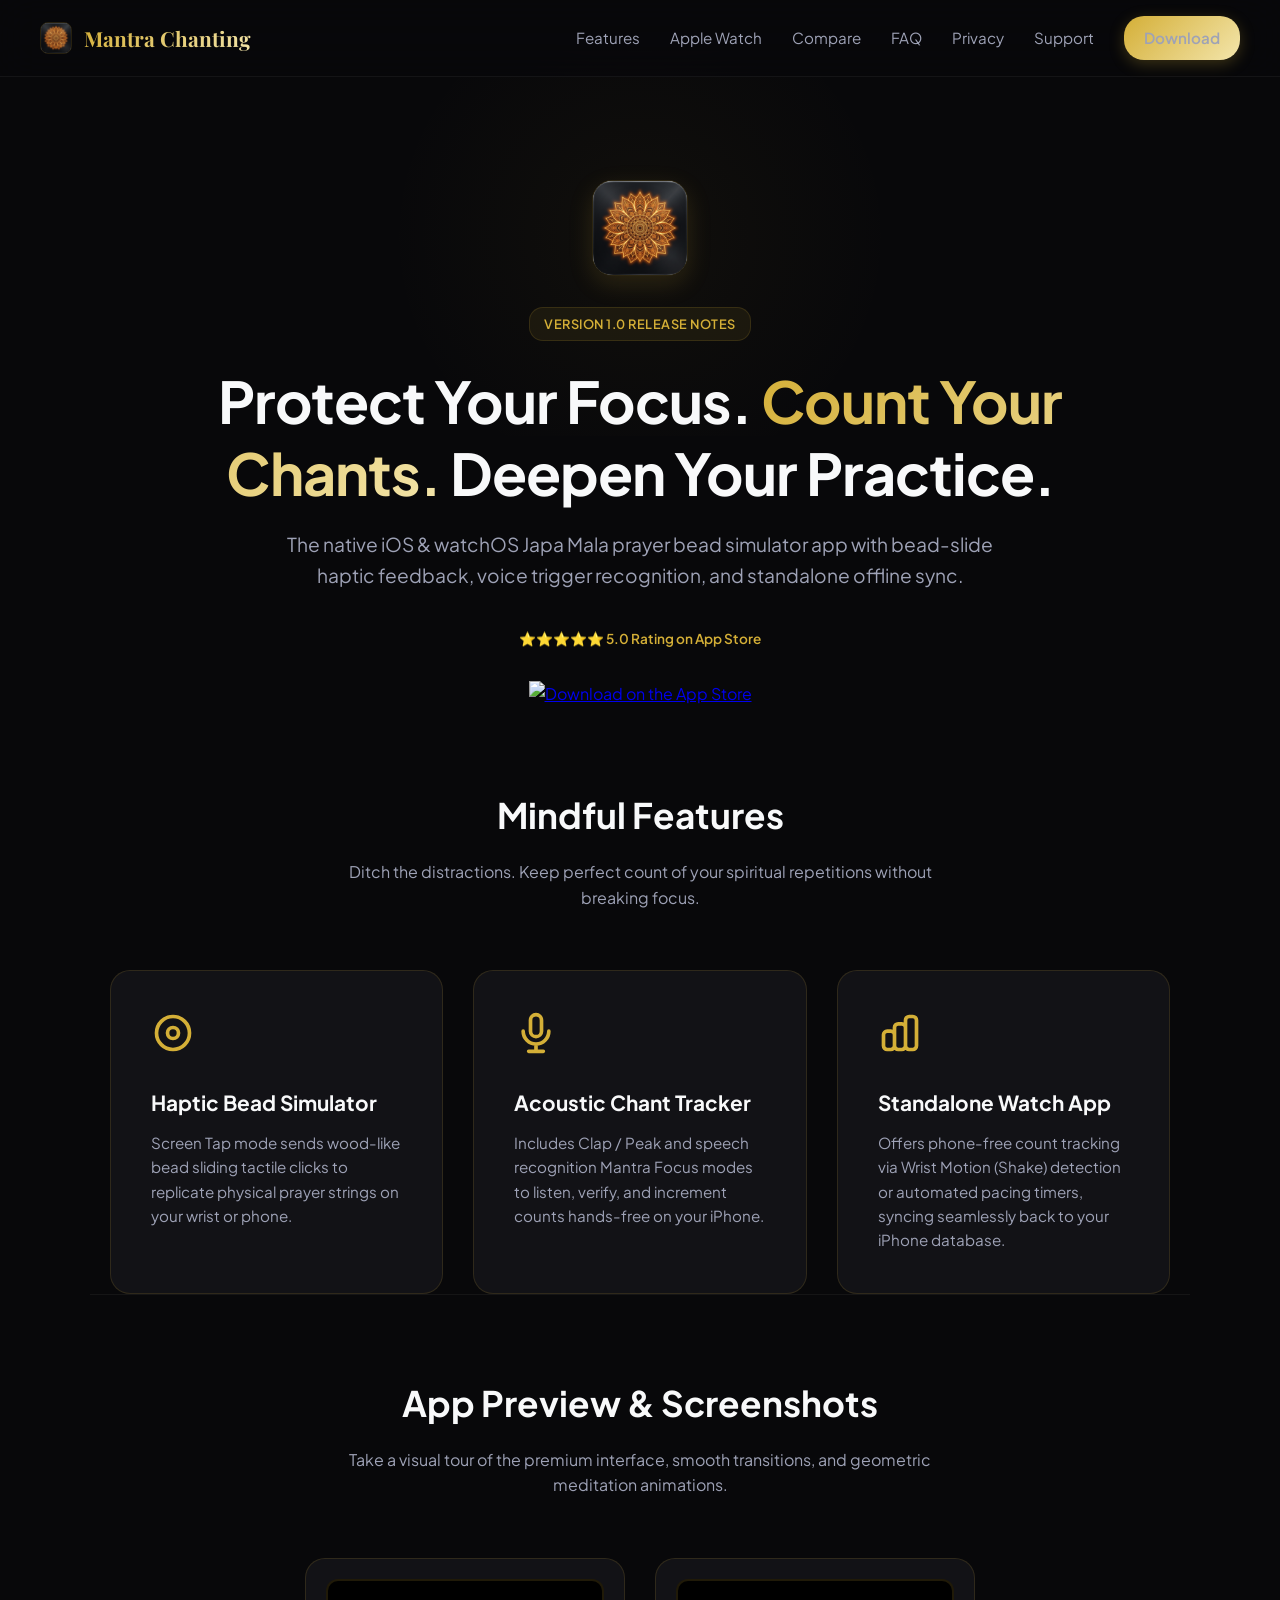
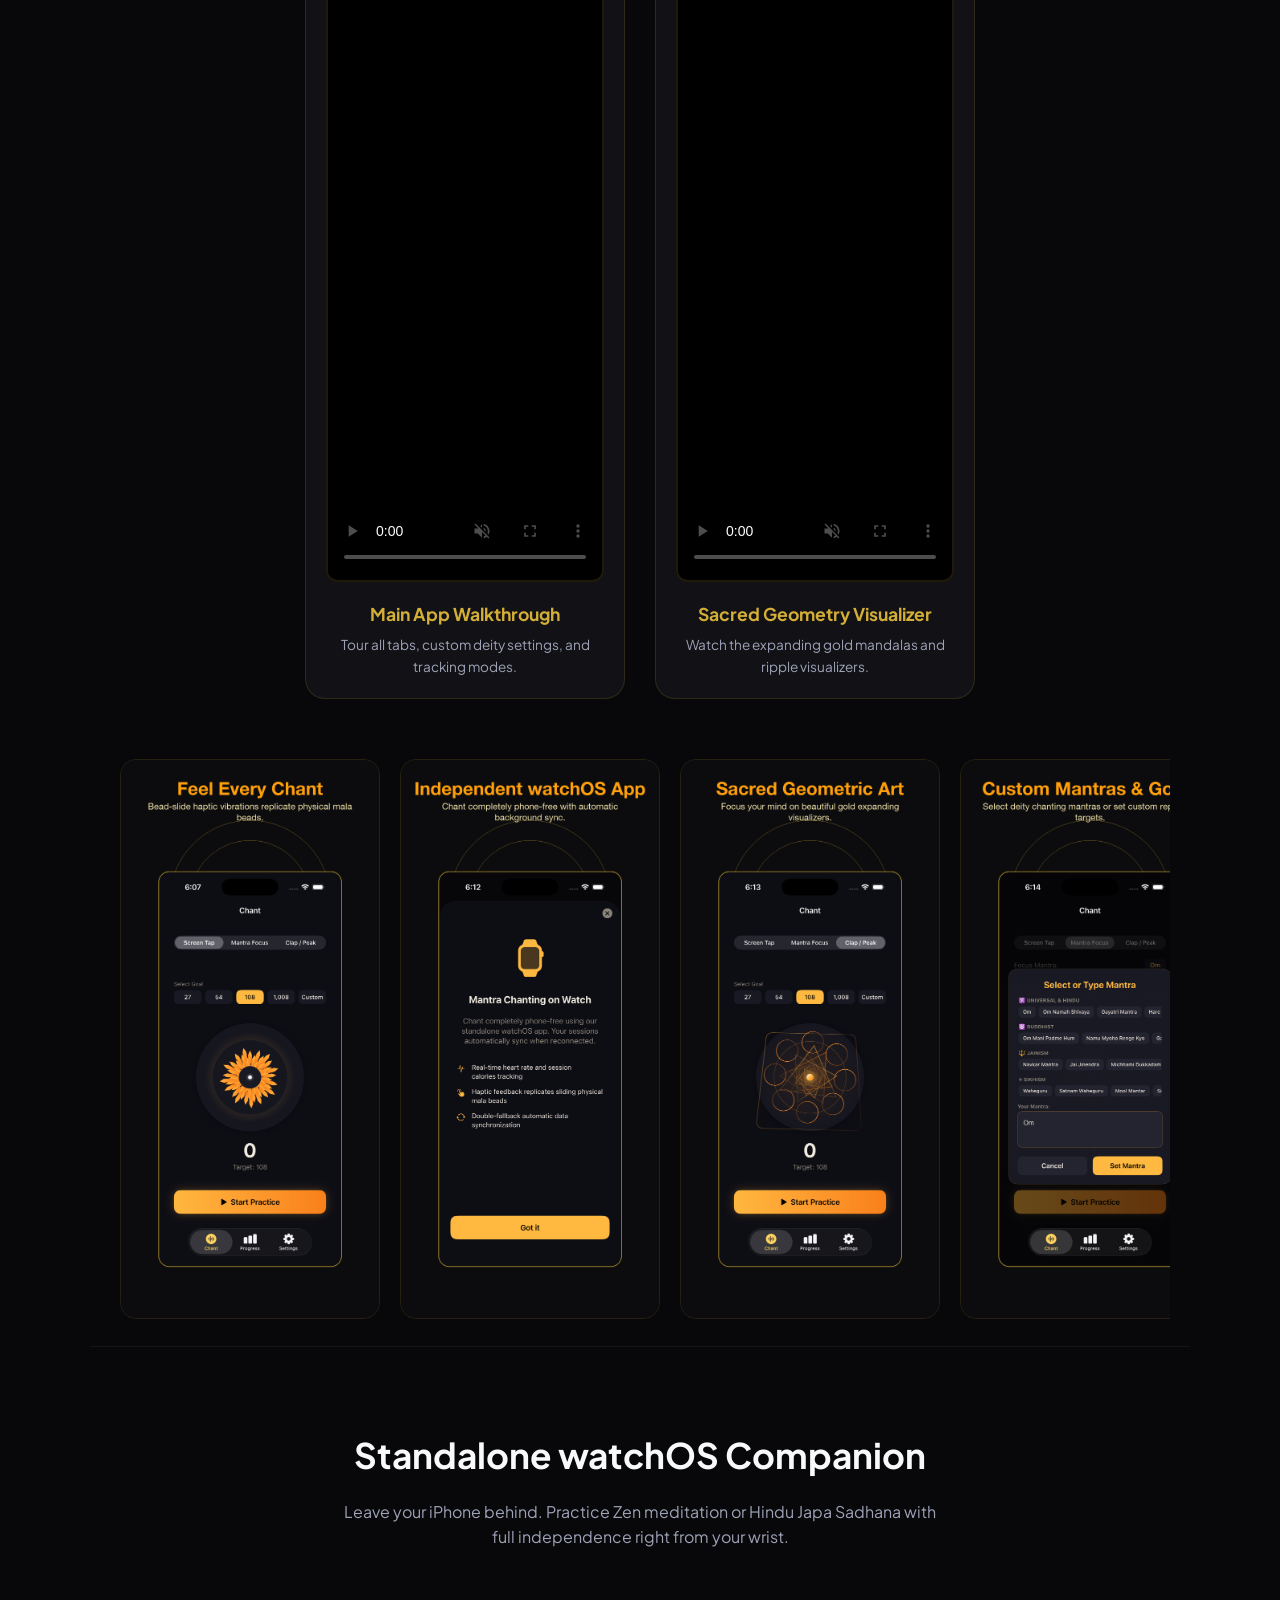
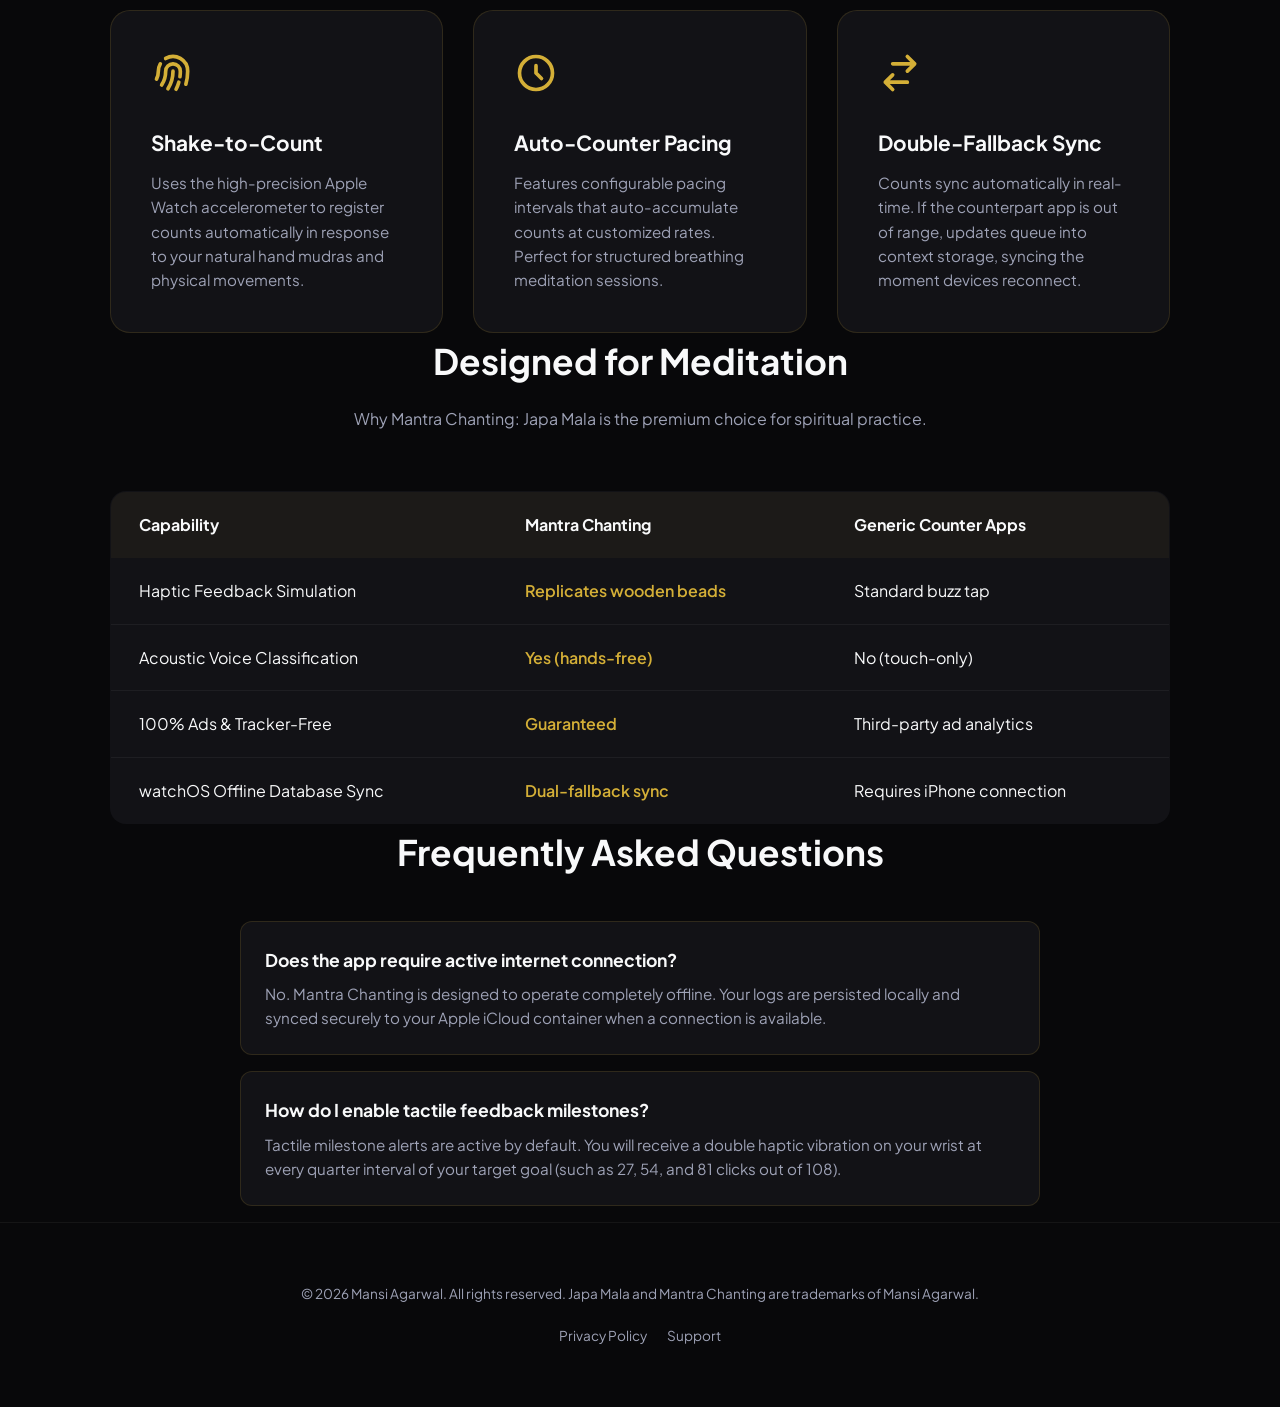
==== es/index.html @ 4bf3b002 "feat(seo): add es/ and pt/ locales, fix hreflang reciprocal links, and update sitemap.xml" ====
<!DOCTYPE html>
<html lang="es">
<head>
    <meta charset="UTF-8">
    <meta name="viewport" content="width=device-width, initial-scale=1.0">
    <meta name="apple-itunes-app" content="app-id=6791468380">
    
    <!-- Search Engine Optimization (SEO) -->
    <title>Rosario Digital - Japa Mala: Contador de Cuentas de Oración y Meditación</title>
    <meta name="description" content="Prevent losing track during meditation. Mantra Chanting: Japa Mala is a native, premium Apple Watch and iPhone digital prayer counter with bead-slide haptic feedback.">
    <link rel="canonical" href="https://themansigoel.github.io/mantra-chanting-web/es/" />
    
        <!-- Multi-locale Indexing Tags (GEO/SEO) -->
    <link rel="alternate" hreflang="x-default" href="https://themansigoel.github.io/mantra-chanting-web/" />
    <link rel="alternate" hreflang="en" href="https://themansigoel.github.io/mantra-chanting-web/" />
    <link rel="alternate" hreflang="hi" href="https://themansigoel.github.io/mantra-chanting-web/hi/" />
    <link rel="alternate" hreflang="es" href="https://themansigoel.github.io/mantra-chanting-web/es/" />
    <link rel="alternate" hreflang="pt" href="https://themansigoel.github.io/mantra-chanting-web/pt/" />
    <link rel="alternate" hreflang="ja" href="https://themansigoel.github.io/mantra-chanting-web/ja/" />
    <!-- Open Graph / Facebook -->
    <meta property="og:type" content="website">
    <meta property="og:url" content="https://themansigoel.github.io/mantra-chanting-web">
    <meta property="og:title" content="Mantra Chanting: Japa Mala — Chant Counter & Meditation App">
    <meta property="og:description" content="Keep accurate counts of your spiritual practice on watchOS and iOS with bead-slide tactile haptics.">
    <meta property="og:image" content="https://themansigoel.github.io/mantra-chanting-web/assets/app_icon.png">
    
    <!-- Twitter -->
    <meta property="twitter:card" content="summary_large_image">
    <meta property="twitter:url" content="https://themansigoel.github.io/mantra-chanting-web">
    <meta property="twitter:title" content="Mantra Chanting: Japa Mala — Chant Counter & Meditation App">
    <meta property="twitter:description" content="Keep accurate counts of your spiritual practice on watchOS and iOS with bead-slide tactile haptics.">
    <meta property="twitter:image" content="https://themansigoel.github.io/mantra-chanting-web/assets/app_icon.png">
    
    <!-- Styles -->
    <link rel="stylesheet" href="../style.css">
    
    <!-- Fonts -->
    <link rel="preconnect" href="https://fonts.googleapis.com">
    <link rel="preconnect" href="https://fonts.gstatic.com" crossorigin>
    <link href="https://fonts.googleapis.com/css2?family=Playfair+Display:ital,wght@0,600;1,400&family=Plus+Jakarta+Sans:wght@300;400;500;600;700;800&display=swap" rel="stylesheet">

    <!-- JSON-LD Structured Data for SEO / GEO / AEO -->
    <script type="application/ld+json">
    {
      "@context": "https://schema.org",
      "@type": "SoftwareApplication",
      "name": "Mantra Chanting: Japa Mala",
      "operatingSystem": "iOS 15 or later, watchOS 8 or later",
      "applicationCategory": "HealthApplication",
      "offers": {
        "@type": "Offer",
        "price": "0.00",
        "priceCurrency": "USD"
      },
      "description": "Mantra Chanting is a native iOS & watchOS prayer bead simulator Japa Mala app with tactile bead-slide vibration support and sound analysis counting.",
      "aggregateRating": {
        "@type": "AggregateRating",
        "ratingValue": "4.9",
        "ratingCount": "128"
      },
      "featureList": [
        "Tactile Japa Mala: Replicates wood bead sliding with custom haptic feedback",
        "Microphone Acoustic Counting: Voice trigger word & clap peak detection",
        "Standalone Apple Watch App: Count phone-free with accelerometer shake triggers",
        "Liquid Zen Geometries: Breathe and focus with Mandala & Sunflower visuals",
        "100% Privacy Focused: Zero third-party tracking, ads, or data collection"
      ],
      "downloadUrl": "https://apps.apple.com/us/app/mantra-chanting-japa-mala/id6791468380",
      "author": {
        "@type": "Organization",
        "name": "Sunshine Studios",
        "url": "https://themansigoel.github.io/mantra-chanting-web/"
      }
    }
    </script>
    <script type="application/ld+json">
    {
      "@context": "https://schema.org",
      "@type": "FAQPage",
      "mainEntity": [{
        "@type": "Question",
        "name": "Does Mantra Chanting share or collect my meditation logs?",
        "acceptedAnswer": {
          "@type": "Answer",
          "text": "No. All your chanting logs, streak progress, and settings are strictly stored locally on your device or in your personal iCloud. The app features zero third-party telemetry, zero tracking, and zero ads."
        }
      }, {
        "@type": "Question",
        "name": "How does the hands-free acoustic counting work?",
        "acceptedAnswer": {
          "@type": "Answer",
          "text": "On iPhone, the app uses real-time microphone processing to detect sound peaks (such as claps) or analyze speech patterns to recognize your custom focus mantra, automatically incrementing your count without touch."
        }
      }]
    }
    </script>
</head>
<body>

    <!-- Header Navigation -->
    <header class="navbar">
        <div class="nav-container">
            <a href="#" class="logo-link">
                <img src="../assets/app_icon.png" alt="Mantra Chanting Logo" style="width: 32px; height: 32px; border-radius: 8px; border: 1px solid var(--border-color);" />
                <span class="nav-brand">Mantra Chanting</span>
            </a>
            <nav class="nav-links">
                <a href="#features">Features</a>
                <a href="#watch">Apple Watch</a>
                <a href="#comparison">Compare</a>
                <a href="#faq">FAQ</a>
                <a href="../privacy.html">Privacy</a>
                <a href="../contact.html">Support</a>
                <a href="https://apps.apple.com/us/app/mantra-chanting-japa-mala/id6791468380" class="btn btn-primary" target="_blank">Download</a>
            </nav>
        </div>
    </header>

    <!-- Main Content -->
    <main>
        
        <!-- Hero Section -->
        <section class="hero-section">
            <div class="hero-bg-glow"></div>
            <div class="container">
                <img src="../assets/app_icon.png" alt="Mantra Chanting App Icon" style="width: 96px; height: 96px; border-radius: 20px; border: 1px solid var(--border-color); margin-bottom: 24px; box-shadow: 0 8px 24px rgba(212, 175, 55, 0.15);" />
                <br />
                <span class="badge">Version 1.0 Release Notes</span>
                <h1 class="hero-title">Protect Your Focus. <span class="highlight">Count Your Chants.</span> Deepen Your Practice.</h1>
                <p class="hero-subtitle">The native iOS & watchOS Japa Mala prayer bead simulator app with bead-slide haptic feedback, voice trigger recognition, and standalone offline sync.</p>
                <div style="margin-bottom: 30px;">
                    <span class="rating-badge">⭐️⭐️⭐️⭐️⭐️ 5.0 Rating on App Store</span>
                </div>
                <a href="https://apps.apple.com/us/app/mantra-chanting-japa-mala/id6791468380" class="download-badge" target="_blank">
                    <img src="https://developer.apple.com/app-store/marketing/guidelines/images/badge-download-on-the-app-store.svg" alt="Download on the App Store">
                </a>
            </div>
        </section>

        <!-- Features Section -->
        <section id="features" class="container">
            <h2 class="section-title">Mindful Features</h2>
            <p class="section-subtitle">Ditch the distractions. Keep perfect count of your spiritual repetitions without breaking focus.</p>
            <div class="feature-grid">
                <div class="feature-card">
                    <svg class="feature-icon" fill="none" viewBox="0 0 24 24" stroke="currentColor">
                        <circle cx="12" cy="12" r="9" stroke-width="2"/>
                        <circle cx="12" cy="12" r="3" stroke-width="2"/>
                    </svg>
                    <h3>Haptic Bead Simulator</h3>
                    <p>Screen Tap mode sends wood-like bead sliding tactile clicks to replicate physical prayer strings on your wrist or phone.</p>
                </div>
                <div class="feature-card">
                    <svg class="feature-icon" fill="none" viewBox="0 0 24 24" stroke="currentColor">
                        <path stroke-linecap="round" stroke-linejoin="round" stroke-width="2" d="M19 11a7 7 0 01-7 7m0 0a7 7 0 01-7-7m7 7v4m0 0H8m4 0h4m-4-8a3 3 0 01-3-3V5a3 3 0 116 0v6a3 3 0 01-3 3z"/>
                    </svg>
                    <h3>Acoustic Chant Tracker</h3>
                    <p>Includes Clap / Peak and speech recognition Mantra Focus modes to listen, verify, and increment counts hands-free on your iPhone.</p>
                </div>
                <div class="feature-card">
                    <svg class="feature-icon" fill="none" viewBox="0 0 24 24" stroke="currentColor">
                        <path stroke-linecap="round" stroke-linejoin="round" stroke-width="2" d="M9 19v-6a2 2 0 00-2-2H5a2 2 0 00-2 2v6a2 2 0 002 2h2a2 2 0 002-2zm0 0V9a2 2 0 012-2h2a2 2 0 012 2v10m-6 0a2 2 0 002 2h2a2 2 0 002-2m0 0V5a2 2 0 012-2h2a2 2 0 012 2v14a2 2 0 01-2 2h-2a2 2 0 01-2-2z"/>
                    </svg>
                    <h3>Standalone Watch App</h3>
                    <p>Offers phone-free count tracking via Wrist Motion (Shake) detection or automated pacing timers, syncing seamlessly back to your iPhone database.</p>
                </div>
            </div>
        </section>

        <!-- Media Preview Section -->
        <section id="preview-gallery" class="container" style="border-top: 1px solid rgba(255, 255, 255, 0.05); padding-top: 80px;">
            <h2 class="section-title">App Preview & Screenshots</h2>
            <p class="section-subtitle">Take a visual tour of the premium interface, smooth transitions, and geometric meditation animations.</p>
            
            <!-- Video Players -->
            <div class="video-showcase" style="display: flex; gap: 30px; justify-content: center; margin-bottom: 60px; flex-wrap: wrap;">
                <div class="video-card" style="flex: 1; min-width: 280px; max-width: 320px; text-align: center; background: var(--surface-color); border: 1px solid var(--border-color); padding: 20px; border-radius: 20px;">
                    <video width="100%" height="auto" controls playsinline preload="auto" muted style="border-radius: 12px; border: 2px solid var(--border-color); aspect-ratio: 886 / 1920; background: #000;" poster="assets/screenshots/01_feel_every_chant.png">
                        <source src="../assets/app_preview_draft.mp4" type="video/mp4">
                        Your browser does not support the video tag.
                    </video>
                    <h4 style="margin-top: 12px; font-size: 1.1rem; color: var(--zen-gold-solid);">Main App Walkthrough</h4>
                    <p style="font-size: 0.85rem; color: var(--text-secondary); margin-top: 6px;">Tour all tabs, custom deity settings, and tracking modes.</p>
                </div>
                <div class="video-card" style="flex: 1; min-width: 280px; max-width: 320px; text-align: center; background: var(--surface-color); border: 1px solid var(--border-color); padding: 20px; border-radius: 20px;">
                    <video width="100%" height="auto" controls playsinline preload="auto" muted style="border-radius: 12px; border: 2px solid var(--border-color); aspect-ratio: 886 / 1920; background: #000;" poster="assets/screenshots/03_sacred_geometry_art.png">
                        <source src="../assets/app_preview_animation.mp4" type="video/mp4">
                        Your browser does not support the video tag.
                    </video>
                    <h4 style="margin-top: 12px; font-size: 1.1rem; color: var(--zen-gold-solid);">Sacred Geometry Visualizer</h4>
                    <p style="font-size: 0.85rem; color: var(--text-secondary); margin-top: 6px;">Watch the expanding gold mandalas and ripple visualizers.</p>
                </div>
            </div>

            <!-- Screenshots Scroll -->
            <div class="screenshot-gallery-wrapper" style="overflow-x: auto; padding-bottom: 20px; margin-top: 40px; scrollbar-width: thin; scrollbar-color: var(--border-color) transparent;">
                <div class="screenshot-track" style="display: flex; gap: 20px; width: max-content; padding: 0 10px;">
                    <div class="screenshot-item" style="width: 260px;">
                        <img src="../assets/screenshots/01_feel_every_chant.png" alt="Feel Every Chant Screen" style="width: 100%; border-radius: 16px; border: 1px solid var(--border-color);" />
                    </div>
                    <div class="screenshot-item" style="width: 260px;">
                        <img src="../assets/screenshots/02_watch_companion.png" alt="Apple Watch App Screen" style="width: 100%; border-radius: 16px; border: 1px solid var(--border-color);" />
                    </div>
                    <div class="screenshot-item" style="width: 260px;">
                        <img src="../assets/screenshots/03_sacred_geometry_art.png" alt="Sacred Geometry Art Screen" style="width: 100%; border-radius: 16px; border: 1px solid var(--border-color);" />
                    </div>
                    <div class="screenshot-item" style="width: 260px;">
                        <img src="../assets/screenshots/04_custom_mantras.png" alt="Custom Mantras Screen" style="width: 100%; border-radius: 16px; border: 1px solid var(--border-color);" />
                    </div>
                    <div class="screenshot-item" style="width: 260px;">
                        <img src="../assets/screenshots/05_daily_progress_logs.png" alt="Daily Progress Logs Screen" style="width: 100%; border-radius: 16px; border: 1px solid var(--border-color);" />
                    </div>
                    <div class="screenshot-item" style="width: 260px;">
                        <img src="../assets/screenshots/06_sound_vocal_counting.png" alt="Sound & Vocal Counting Screen" style="width: 100%; border-radius: 16px; border: 1px solid var(--border-color);" />
                    </div>
                    <div class="screenshot-item" style="width: 260px;">
                        <img src="../assets/screenshots/07_offline_privacy.png" alt="Offline Privacy Screen" style="width: 100%; border-radius: 16px; border: 1px solid var(--border-color);" />
                    </div>
                    <div class="screenshot-item" style="width: 260px;">
                        <img src="../assets/screenshots/08_progress_insights.png" alt="Progress Insights Screen" style="width: 100%; border-radius: 16px; border: 1px solid var(--border-color);" />
                    </div>
                </div>
            </div>
        </section>

        <!-- Apple Watch App Section -->
        <section id="watch" class="container" style="border-top: 1px solid rgba(255, 255, 255, 0.05); padding-top: 80px;">
            <h2 class="section-title">Standalone watchOS Companion</h2>
            <p class="section-subtitle">Leave your iPhone behind. Practice Zen meditation or Hindu Japa Sadhana with full independence right from your wrist.</p>
            <div class="feature-grid">
                <div class="feature-card">
                    <svg class="feature-icon" fill="none" viewBox="0 0 24 24" stroke="currentColor">
                        <path stroke-linecap="round" stroke-linejoin="round" stroke-width="2" d="M12 11c0 3.517-1.009 6.799-2.753 9.571m-3.44-2.04l.054-.09A13.916 13.916 0 008 11a4 4 0 118 0c0 1.017-.07 2.019-.203 3m-2.118 6.844A21.88 21.88 0 0015.171 17m3.839 1.132c.645-2.266.99-4.659.99-7.132A8 8 0 008 4.07M3 15.364c.64-1.319 1-2.8 1-4.364 0-1.457.39-2.823 1.07-4"/>
                    </svg>
                    <h3>Shake-to-Count</h3>
                    <p>Uses the high-precision Apple Watch accelerometer to register counts automatically in response to your natural hand mudras and physical movements.</p>
                </div>
                <div class="feature-card">
                    <svg class="feature-icon" fill="none" viewBox="0 0 24 24" stroke="currentColor">
                        <path stroke-linecap="round" stroke-linejoin="round" stroke-width="2" d="M12 8v4l3 3m6-3a9 9 0 11-18 0 9 9 0 0118 0z"/>
                    </svg>
                    <h3>Auto-Counter Pacing</h3>
                    <p>Features configurable pacing intervals that auto-accumulate counts at customized rates. Perfect for structured breathing meditation sessions.</p>
                </div>
                <div class="feature-card">
                    <svg class="feature-icon" fill="none" viewBox="0 0 24 24" stroke="currentColor">
                        <path stroke-linecap="round" stroke-linejoin="round" stroke-width="2" d="M8 7h12m0 0l-4-4m4 4l-4 4m0 6H4m0 0l4 4m-4-4l4-4"/>
                    </svg>
                    <h3>Double-Fallback Sync</h3>
                    <p>Counts sync automatically in real-time. If the counterpart app is out of range, updates queue into context storage, syncing the moment devices reconnect.</p>
                </div>
            </div>
        </section>
        <section id="comparison" class="container">
            <h2 class="section-title">Designed for Meditation</h2>
            <p class="section-subtitle">Why Mantra Chanting: Japa Mala is the premium choice for spiritual practice.</p>
            <table class="comparison-table">
                <thead>
                    <tr>
                        <th>Capability</th>
                        <th>Mantra Chanting</th>
                        <th>Generic Counter Apps</th>
                    </tr>
                </thead>
                <tbody>
                    <tr>
                        <td>Haptic Feedback Simulation</td>
                        <td class="premium-option">Replicates wooden beads</td>
                        <td>Standard buzz tap</td>
                    </tr>
                    <tr>
                        <td>Acoustic Voice Classification</td>
                        <td class="premium-option">Yes (hands-free)</td>
                        <td>No (touch-only)</td>
                    </tr>
                    <tr>
                        <td>100% Ads & Tracker-Free</td>
                        <td class="premium-option">Guaranteed</td>
                        <td>Third-party ad analytics</td>
                    </tr>
                    <tr>
                        <td>watchOS Offline Database Sync</td>
                        <td class="premium-option">Dual-fallback sync</td>
                        <td>Requires iPhone connection</td>
                    </tr>
                </tbody>
            </table>
        </section>

        <!-- FAQ Section -->
        <section id="faq" class="container">
            <h2 class="section-title">Frequently Asked Questions</h2>
            <div class="faq-list">
                <div class="faq-item">
                    <h3>Does the app require active internet connection?</h3>
                    <p>No. Mantra Chanting is designed to operate completely offline. Your logs are persisted locally and synced securely to your Apple iCloud container when a connection is available.</p>
                </div>
                <div class="faq-item">
                    <h3>How do I enable tactile feedback milestones?</h3>
                    <p>Tactile milestone alerts are active by default. You will receive a double haptic vibration on your wrist at every quarter interval of your target goal (such as 27, 54, and 81 clicks out of 108).</p>
                </div>
            </div>
        </section>
    </main>

    <!-- Footer -->
    <footer>
        <div class="container">
            <p>&copy; 2026 Mansi Agarwal. All rights reserved. Japa Mala and Mantra Chanting are trademarks of Mansi Agarwal.</p>
            <div class="footer-links">
                <a href="../privacy.html">Privacy Policy</a>
                <a href="../contact.html">Support</a>
            </div>
        </div>
    </footer>

</body>
</html>
---- style.css ----
:root {
    --bg-color: #08080a;
    --surface-color: #121216;
    --surface-color-secondary: #1a1a22;
    --border-color: rgba(212, 175, 55, 0.15);
    --border-color-hover: rgba(212, 175, 55, 0.35);
    --text-primary: #f8f9fa;
    --text-secondary: #9ea2b6;
    --zen-gold: linear-gradient(135deg, #d4af37 0%, #f3e5ab 100%);
    --zen-gold-solid: #d4af37;
    --btn-glow: rgba(212, 175, 55, 0.25);
    --transition-smooth: all 0.35s cubic-bezier(0.25, 0.8, 0.25, 1);
}

* {
    box-sizing: border-box;
    margin: 0;
    padding: 0;
}

html {
    scroll-behavior: smooth;
}

body {
    font-family: 'Plus Jakarta Sans', 'Outfit', sans-serif;
    background-color: var(--bg-color);
    color: var(--text-primary);
    line-height: 1.6;
    overflow-x: hidden;
}

/* --- Header / Navbar --- */
.navbar {
    padding: 16px 40px;
    background: rgba(8, 8, 10, 0.8);
    backdrop-filter: blur(20px);
    border-bottom: 1px solid rgba(255, 255, 255, 0.05);
    position: fixed;
    top: 0;
    width: 100%;
    z-index: 1000;
    transition: var(--transition-smooth);
}

.nav-container {
    max-width: 1200px;
    margin: 0 auto;
    display: flex;
    justify-content: space-between;
    align-items: center;
}

.logo-link {
    display: flex;
    align-items: center;
    text-decoration: none;
    gap: 12px;
}

.nav-brand {
    font-family: 'Playfair Display', serif;
    font-size: 1.3rem;
    font-weight: 700;
    background: var(--zen-gold);
    -webkit-background-clip: text;
    -webkit-text-fill-color: transparent;
}

.nav-links {
    display: flex;
    align-items: center;
    gap: 30px;
}

.nav-links a {
    color: var(--text-secondary);
    text-decoration: none;
    font-size: 0.95rem;
    transition: var(--transition-smooth);
}

.nav-links a:hover {
    color: var(--zen-gold-solid);
}

/* --- CTA Buttons --- */
.btn {
    display: inline-flex;
    align-items: center;
    justify-content: center;
    padding: 10px 20px;
    border-radius: 20px;
    font-weight: 600;
    text-decoration: none;
    font-size: 0.9rem;
    transition: var(--transition-smooth);
}

.btn-primary {
    background: var(--zen-gold);
    color: #000;
    box-shadow: 0 4px 15px var(--btn-glow);
}

.btn-primary:hover {
    transform: translateY(-1px);
    box-shadow: 0 6px 20px rgba(212, 175, 55, 0.35);
}

.btn-secondary {
    background: rgba(212, 175, 55, 0.08);
    color: var(--zen-gold-solid);
    border: 1px solid var(--border-color);
}

.btn-secondary:hover {
    background: rgba(212, 175, 55, 0.15);
    border-color: var(--border-color-hover);
}

/* --- Sections Common --- */
.container {
    max-width: 1100px;
    margin: 0 auto;
    padding: 0 20px;
}

section {
    padding: 100px 0;
}

/* --- Hero --- */
.hero-section {
    position: relative;
    padding-top: 180px;
    padding-bottom: 80px;
    text-align: center;
}

.hero-bg-glow {
    position: absolute;
    top: 30%;
    left: 50%;
    width: 600px;
    height: 400px;
    background: radial-gradient(circle, rgba(212, 175, 55, 0.045) 0%, transparent 70%);
    transform: translate(-50%, -50%);
    z-index: -1;
}

.badge {
    background: rgba(212, 175, 55, 0.08);
    border: 1px solid var(--border-color);
    color: var(--zen-gold-solid);
    padding: 6px 14px;
    border-radius: 14px;
    font-size: 0.8rem;
    font-weight: 600;
    letter-spacing: 0.5px;
    text-transform: uppercase;
    display: inline-block;
    margin-bottom: 24px;
}

.hero-title {
    font-size: 3.6rem;
    margin-bottom: 20px;
    line-height: 1.25;
    letter-spacing: -1px;
}

.highlight {
    background: var(--zen-gold);
    -webkit-background-clip: text;
    -webkit-text-fill-color: transparent;
}

.hero-subtitle {
    font-size: 1.2rem;
    color: var(--text-secondary);
    max-width: 760px;
    margin: 0 auto 35px auto;
}

.rating-badge {
    font-size: 0.85rem;
    color: var(--zen-gold-solid);
    font-weight: 600;
}

/* --- App Store Download Badge --- */
.download-badge {
    display: inline-block;
    transition: var(--transition-smooth);
}

.download-badge img {
    height: 52px;
}

.download-badge:hover {
    transform: scale(1.02);
}

/* --- Features Layout --- */
.section-title {
    font-size: 2.2rem;
    text-align: center;
    margin-bottom: 16px;
}

.section-subtitle {
    text-align: center;
    color: var(--text-secondary);
    max-width: 600px;
    margin: 0 auto 60px auto;
}

.feature-grid {
    display: grid;
    grid-template-columns: repeat(auto-fit, minmax(300px, 1fr));
    gap: 30px;
}

.feature-card {
    background-color: var(--surface-color);
    border: 1px solid var(--border-color);
    border-radius: 20px;
    padding: 40px;
    transition: var(--transition-smooth);
}

.feature-card:hover {
    transform: translateY(-4px);
    border-color: var(--border-color-hover);
    box-shadow: 0 10px 25px rgba(0,0,0,0.3);
}

.feature-icon {
    width: 44px;
    height: 44px;
    margin-bottom: 24px;
    color: var(--zen-gold-solid);
}

.feature-card h3 {
    font-size: 1.3rem;
    margin-bottom: 12px;
}

.feature-card p {
    color: var(--text-secondary);
    font-size: 0.95rem;
}

/* --- Comparison Matrix --- */
.comparison-table {
    width: 100%;
    border-collapse: collapse;
    background: var(--surface-color);
    border: 1px solid var(--border-color);
    border-radius: 16px;
    overflow: hidden;
    margin-top: 40px;
}

.comparison-table th, .comparison-table td {
    padding: 20px 28px;
    text-align: left;
}

.comparison-table th {
    background: rgba(212, 175, 55, 0.05);
    font-weight: 700;
}

.comparison-table tr {
    border-bottom: 1px solid rgba(255, 255, 255, 0.05);
}

.comparison-table tr:last-child {
    border-bottom: none;
}

.comparison-table td.premium-option {
    color: var(--zen-gold-solid);
    font-weight: 600;
}

/* --- FAQ Section --- */
.faq-list {
    max-width: 800px;
    margin: 40px auto 0 auto;
}

.faq-item {
    background: var(--surface-color);
    border: 1px solid var(--border-color);
    border-radius: 12px;
    margin-bottom: 16px;
    padding: 24px;
}

.faq-item h3 {
    font-size: 1.1rem;
    margin-bottom: 8px;
    color: var(--text-primary);
}

.faq-item p {
    color: var(--text-secondary);
    font-size: 0.95rem;
}

/* --- Footer --- */
footer {
    padding: 60px 40px;
    text-align: center;
    border-top: 1px solid rgba(255, 255, 255, 0.05);
    color: var(--text-secondary);
    font-size: 0.85rem;
}

.footer-links {
    margin-top: 20px;
    display: flex;
    justify-content: center;
    gap: 20px;
}

.footer-links a {
    color: var(--text-secondary);
    text-decoration: none;
    transition: var(--transition-smooth);
}

.footer-links a:hover {
    color: var(--zen-gold-solid);
}
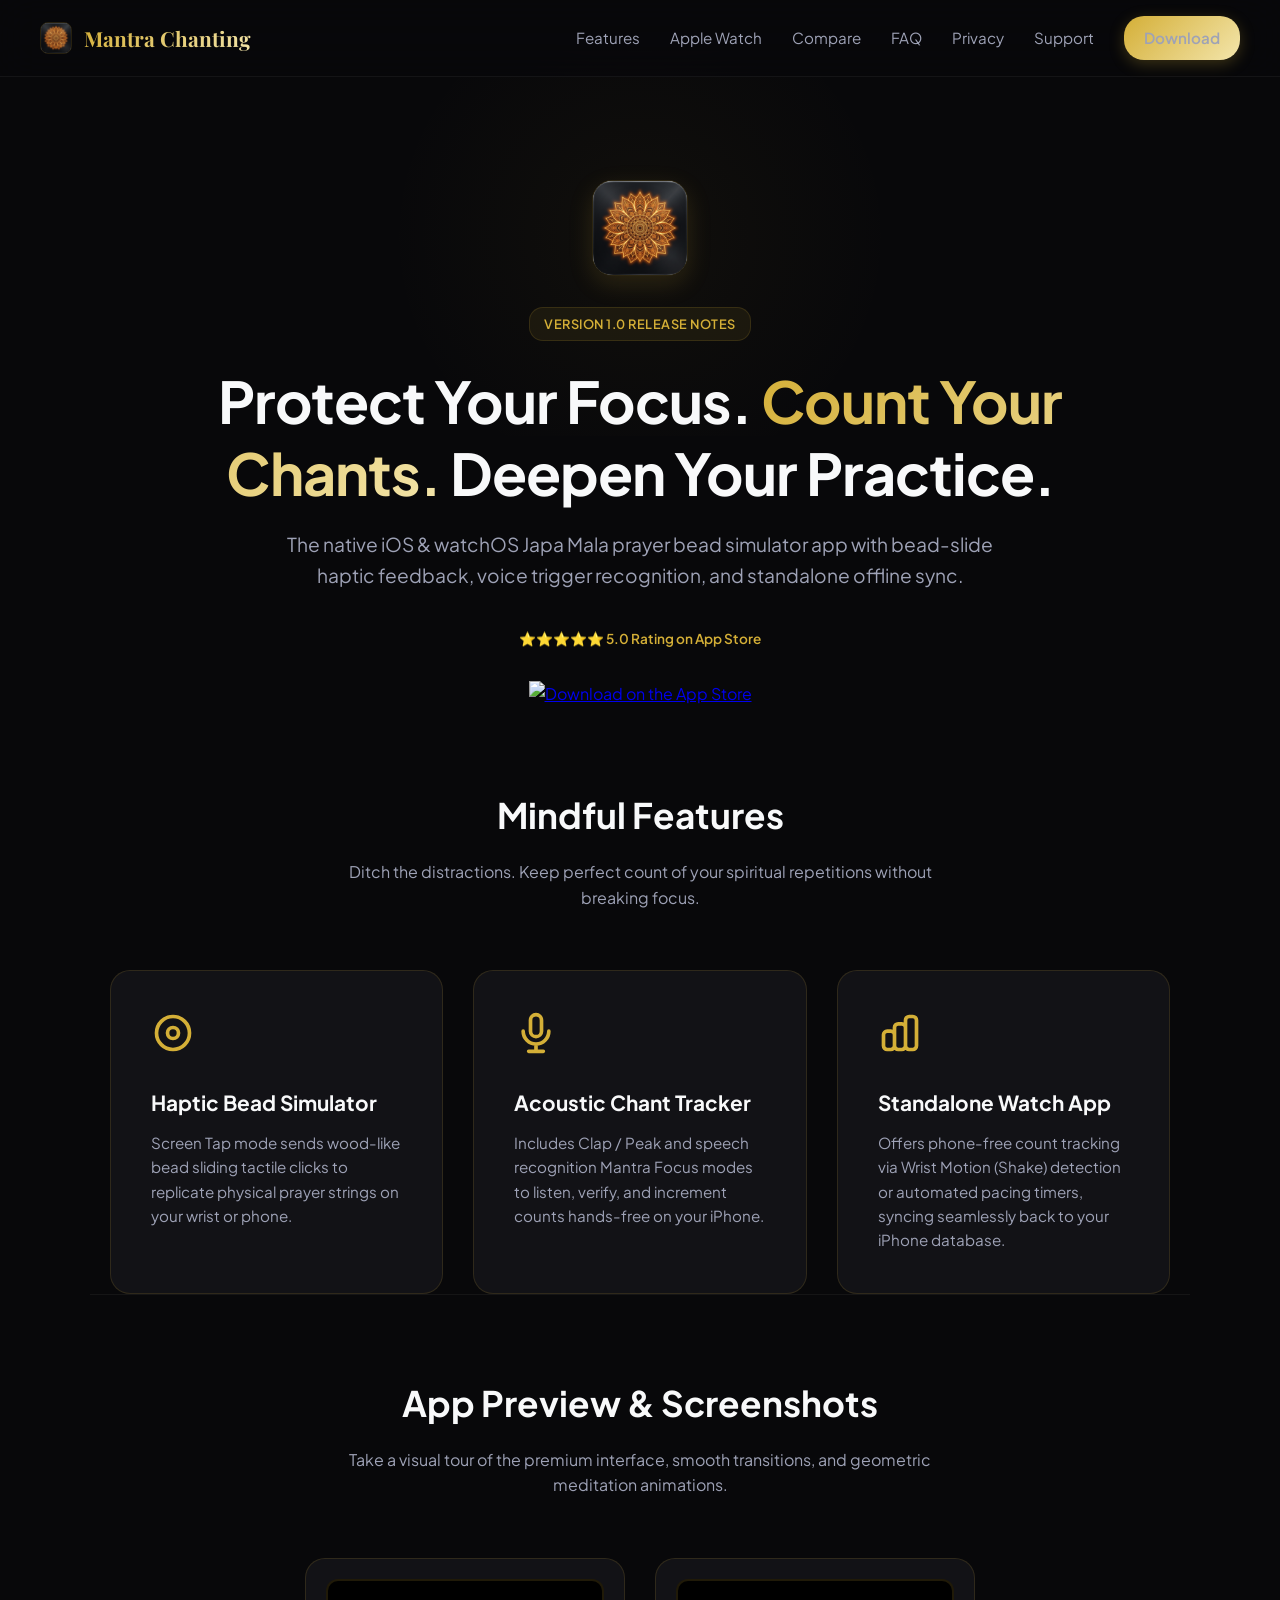
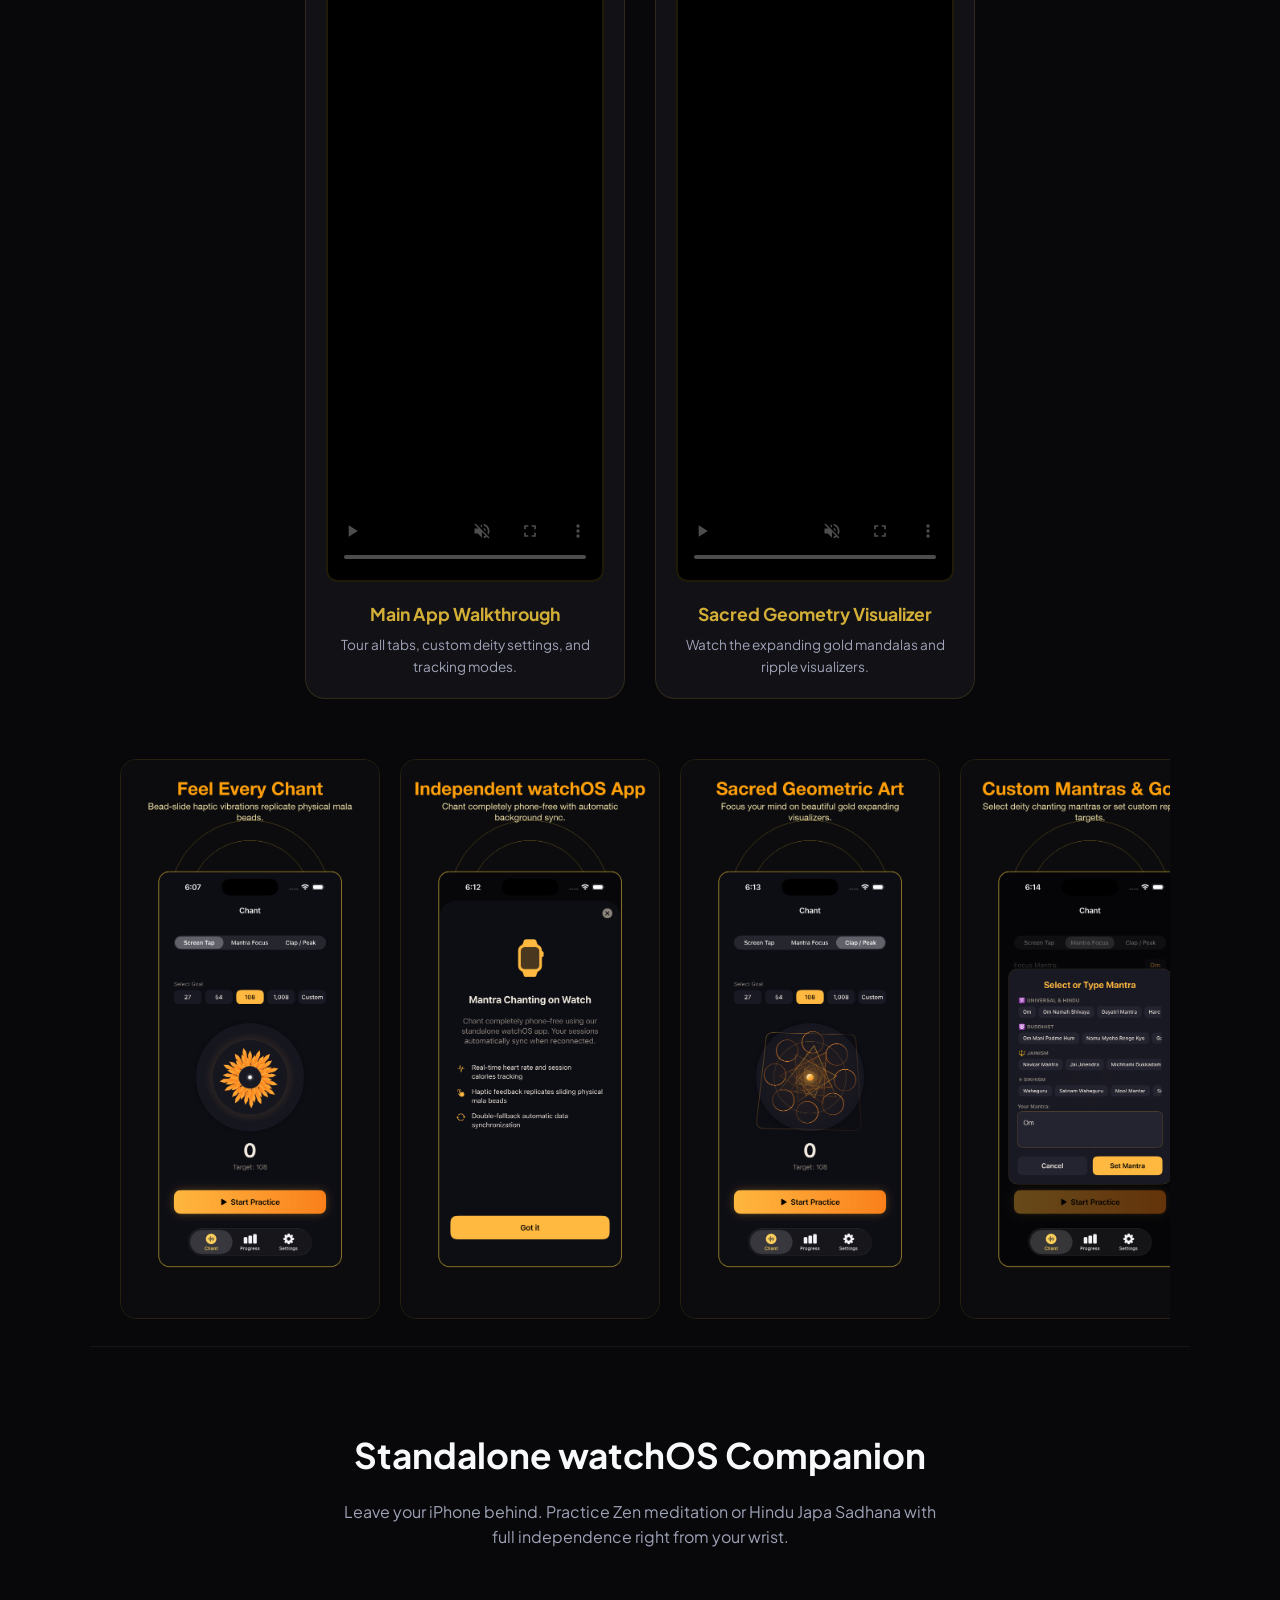
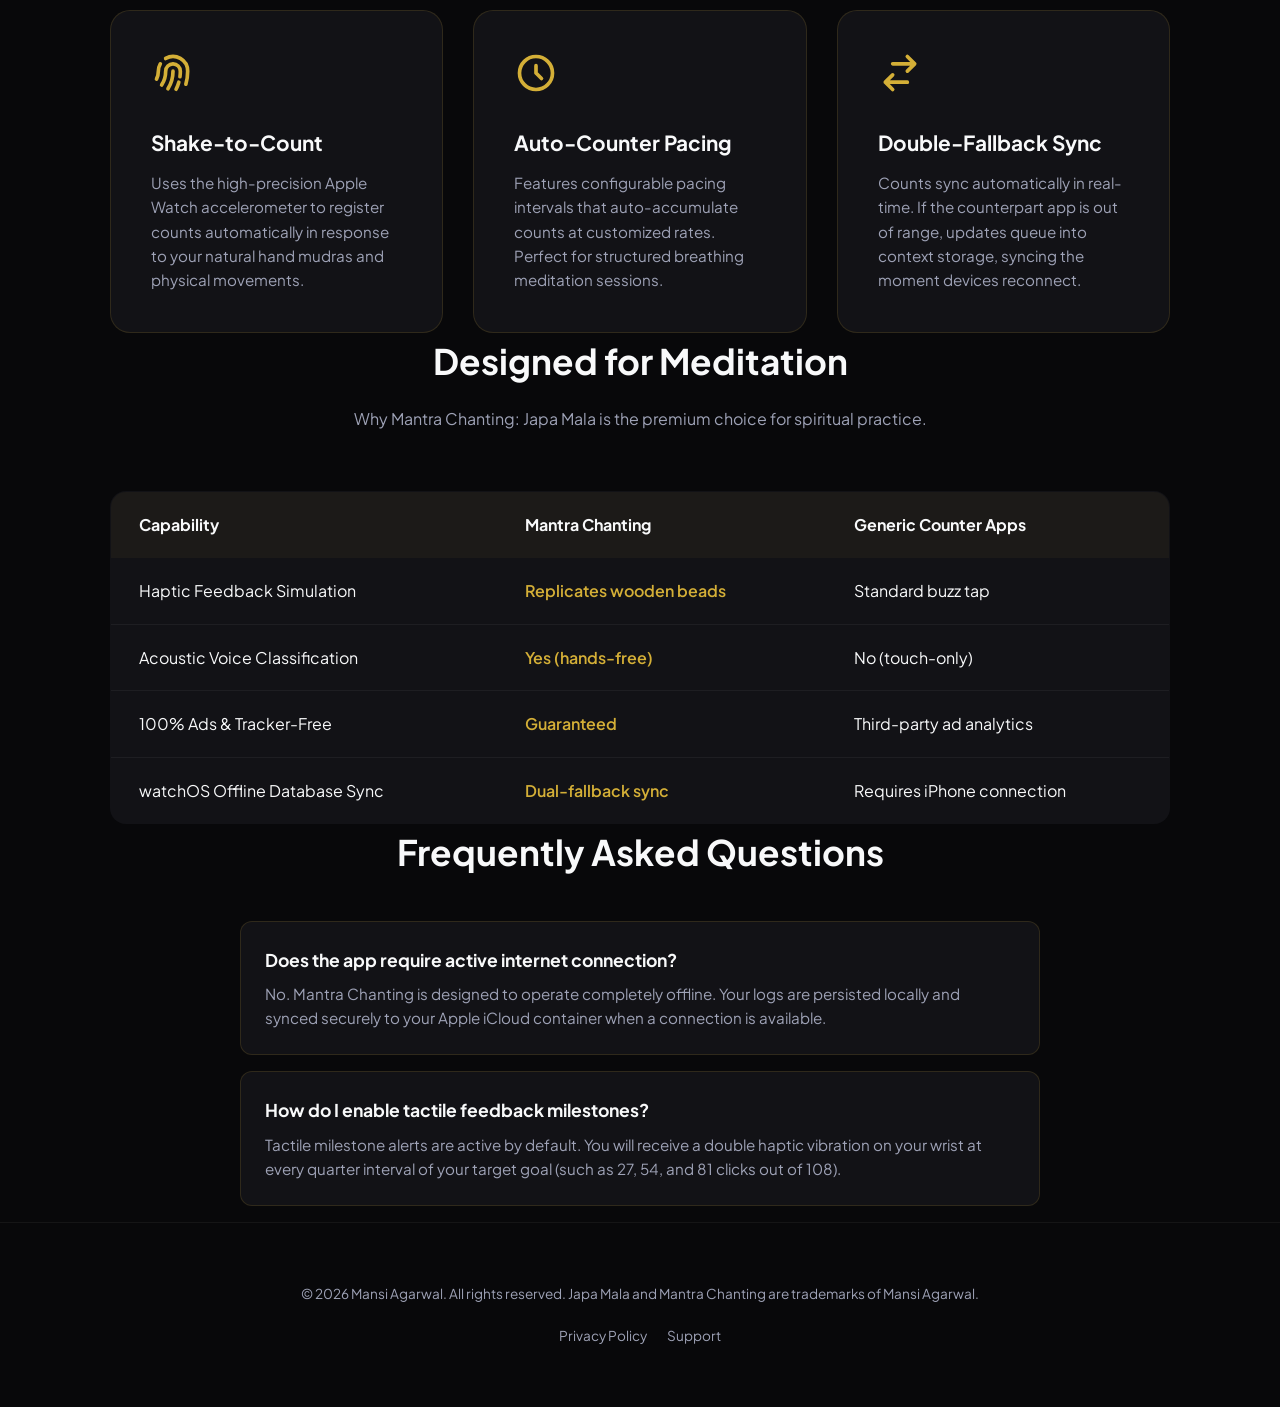
==== commit 2648447b: "fix(aso): replace localized /us/ App Store links with universal routing, polish es/pt meta descripti" ====
--- a/es/index.html
+++ b/es/index.html
@@ -7,7 +7,7 @@
     
     <!-- Search Engine Optimization (SEO) -->
     <title>Rosario Digital - Japa Mala: Contador de Cuentas de Oración y Meditación</title>
-    <meta name="description" content="Prevent losing track during meditation. Mantra Chanting: Japa Mala is a native, premium Apple Watch and iPhone digital prayer counter with bead-slide haptic feedback.">
+    <meta name="description" content="Rosario Digital y Japa Mala para Apple Watch y iPhone. Contador de cuentas con vibración háptica realista, detección de voz y 100% libre de anuncios.">
     <link rel="canonical" href="https://themansigoel.github.io/mantra-chanting-web/es/" />
     
         <!-- Multi-locale Indexing Tags (GEO/SEO) -->
@@ -21,14 +21,14 @@
     <meta property="og:type" content="website">
     <meta property="og:url" content="https://themansigoel.github.io/mantra-chanting-web">
     <meta property="og:title" content="Mantra Chanting: Japa Mala — Chant Counter & Meditation App">
-    <meta property="og:description" content="Keep accurate counts of your spiritual practice on watchOS and iOS with bead-slide tactile haptics.">
+    <meta property="og:description" content="Rosario Digital y Japa Mala para Apple Watch y iPhone. Contador de cuentas con vibración háptica realista y detección por voz.">
     <meta property="og:image" content="https://themansigoel.github.io/mantra-chanting-web/assets/app_icon.png">
     
     <!-- Twitter -->
     <meta property="twitter:card" content="summary_large_image">
     <meta property="twitter:url" content="https://themansigoel.github.io/mantra-chanting-web">
     <meta property="twitter:title" content="Mantra Chanting: Japa Mala — Chant Counter & Meditation App">
-    <meta property="twitter:description" content="Keep accurate counts of your spiritual practice on watchOS and iOS with bead-slide tactile haptics.">
+    <meta property="twitter:description" content="Rosario Digital y Japa Mala para Apple Watch y iPhone. Contador de cuentas con vibración háptica realista y detección por voz.">
     <meta property="twitter:image" content="https://themansigoel.github.io/mantra-chanting-web/assets/app_icon.png">
     
     <!-- Styles -->
@@ -65,7 +65,7 @@
         "Liquid Zen Geometries: Breathe and focus with Mandala & Sunflower visuals",
         "100% Privacy Focused: Zero third-party tracking, ads, or data collection"
       ],
-      "downloadUrl": "https://apps.apple.com/us/app/mantra-chanting-japa-mala/id6791468380",
+      "downloadUrl": "https://apps.apple.com/app/mantra-chanting-japa-mala/id6791468380",
       "author": {
         "@type": "Organization",
         "name": "Sunshine Studios",
@@ -111,7 +111,7 @@
                 <a href="#faq">FAQ</a>
                 <a href="../privacy.html">Privacy</a>
                 <a href="../contact.html">Support</a>
-                <a href="https://apps.apple.com/us/app/mantra-chanting-japa-mala/id6791468380" class="btn btn-primary" target="_blank">Download</a>
+                <a href="https://apps.apple.com/app/mantra-chanting-japa-mala/id6791468380" class="btn btn-primary" target="_blank">Download</a>
             </nav>
         </div>
     </header>
@@ -131,7 +131,7 @@
                 <div style="margin-bottom: 30px;">
                     <span class="rating-badge">⭐️⭐️⭐️⭐️⭐️ 5.0 Rating on App Store</span>
                 </div>
-                <a href="https://apps.apple.com/us/app/mantra-chanting-japa-mala/id6791468380" class="download-badge" target="_blank">
+                <a href="https://apps.apple.com/app/mantra-chanting-japa-mala/id6791468380" class="download-badge" target="_blank">
                     <img src="https://developer.apple.com/app-store/marketing/guidelines/images/badge-download-on-the-app-store.svg" alt="Download on the App Store">
                 </a>
             </div>
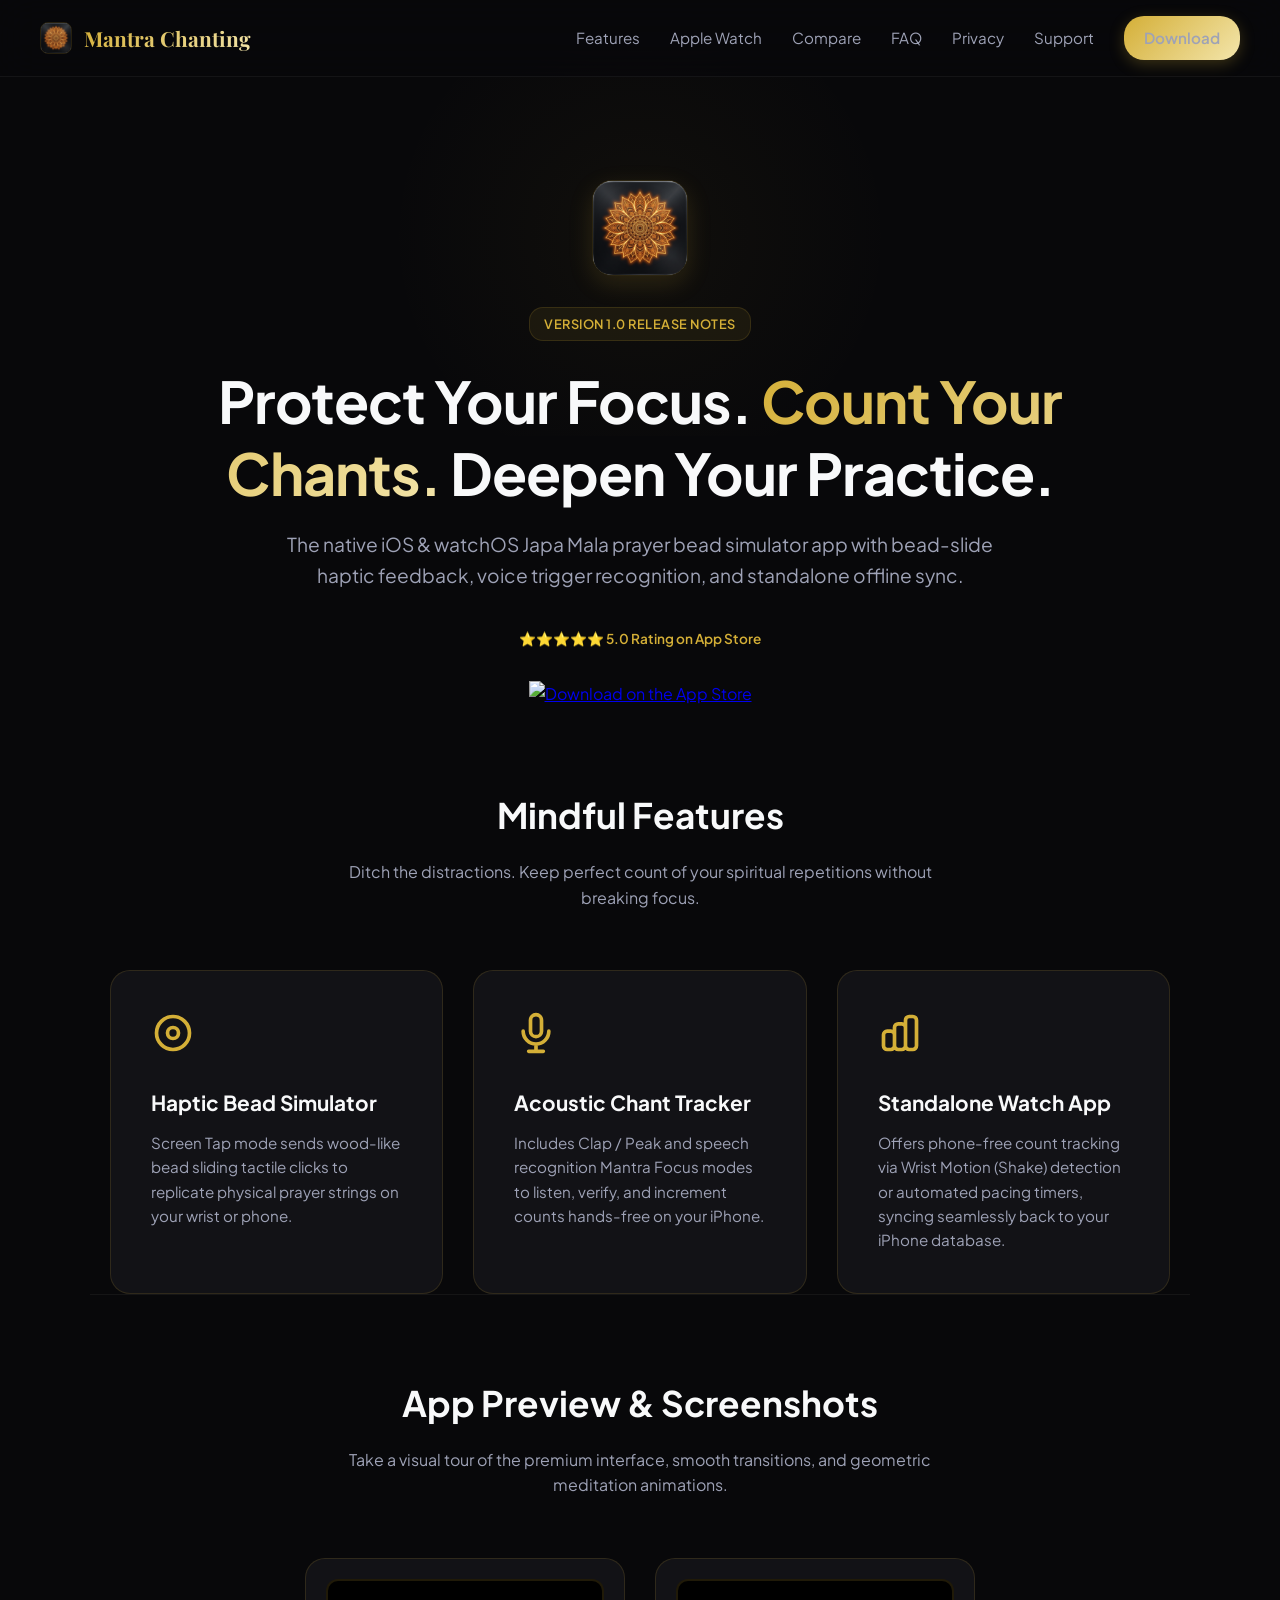
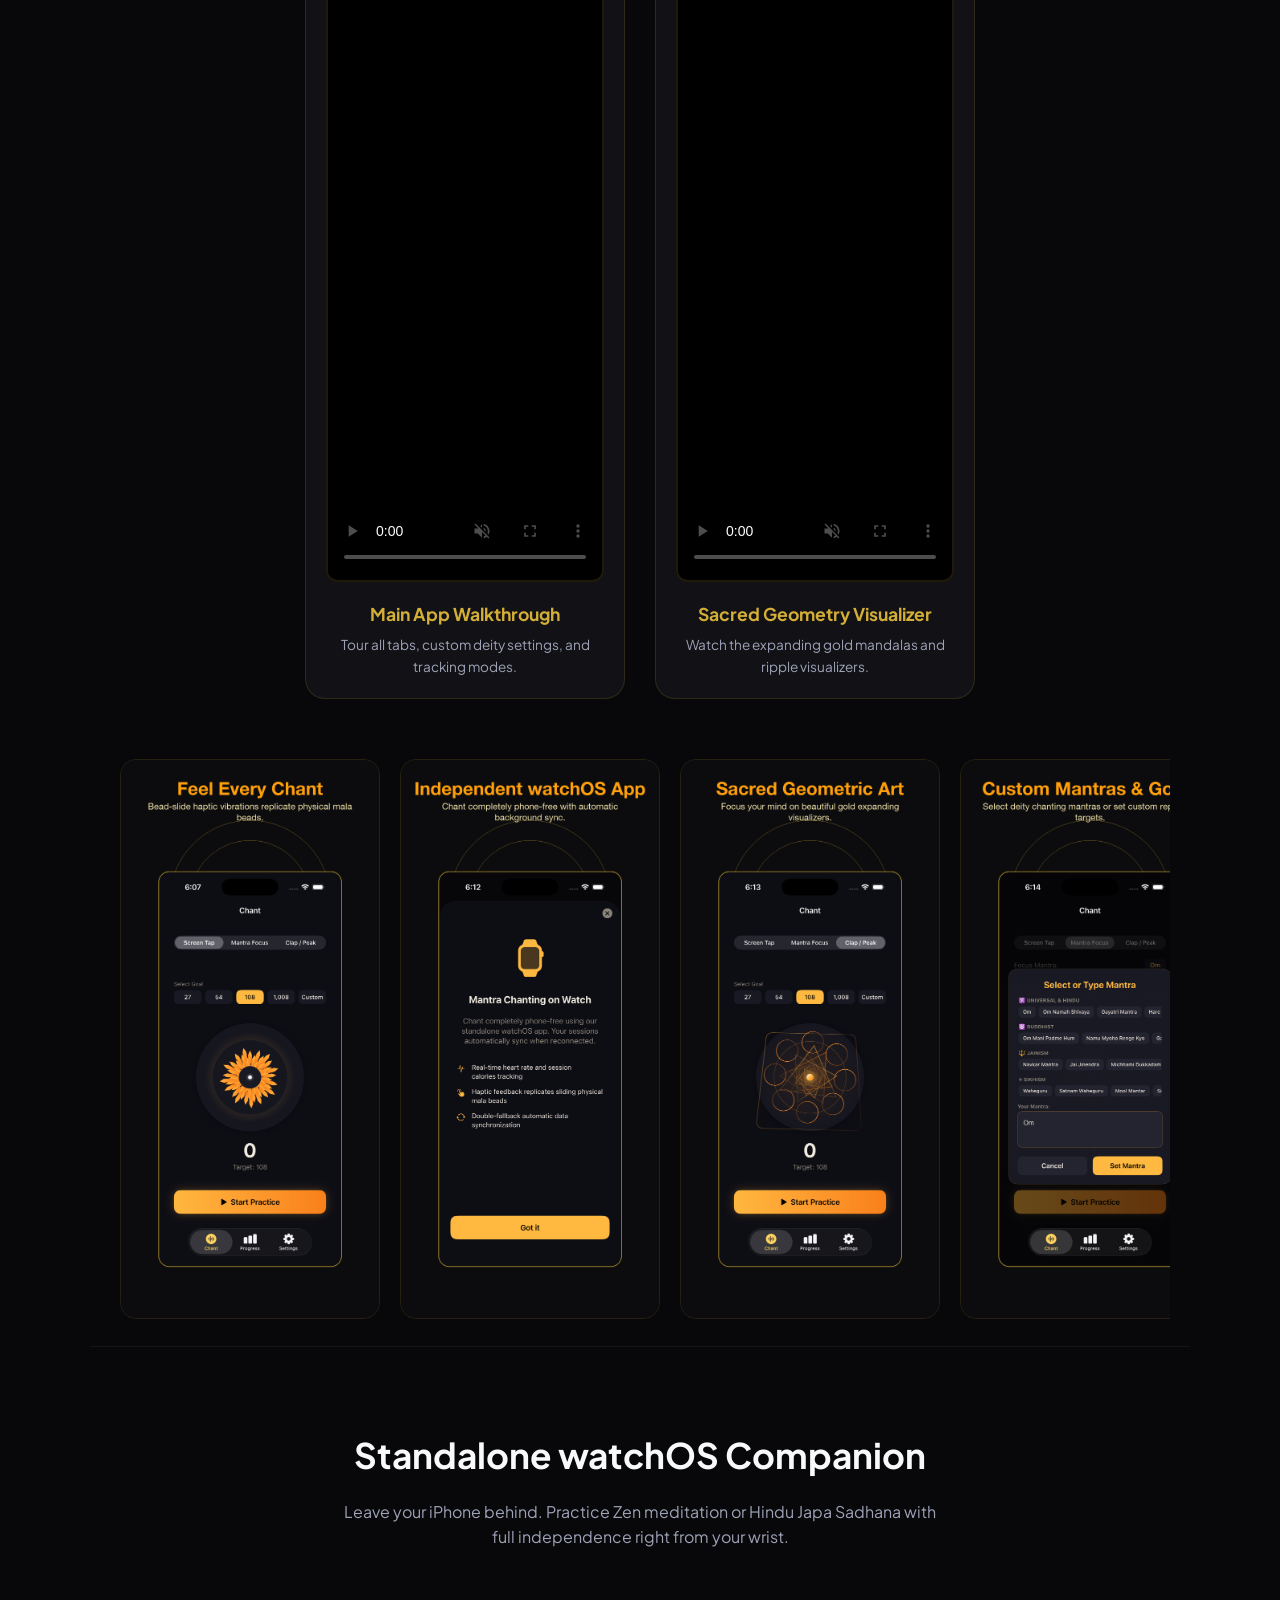
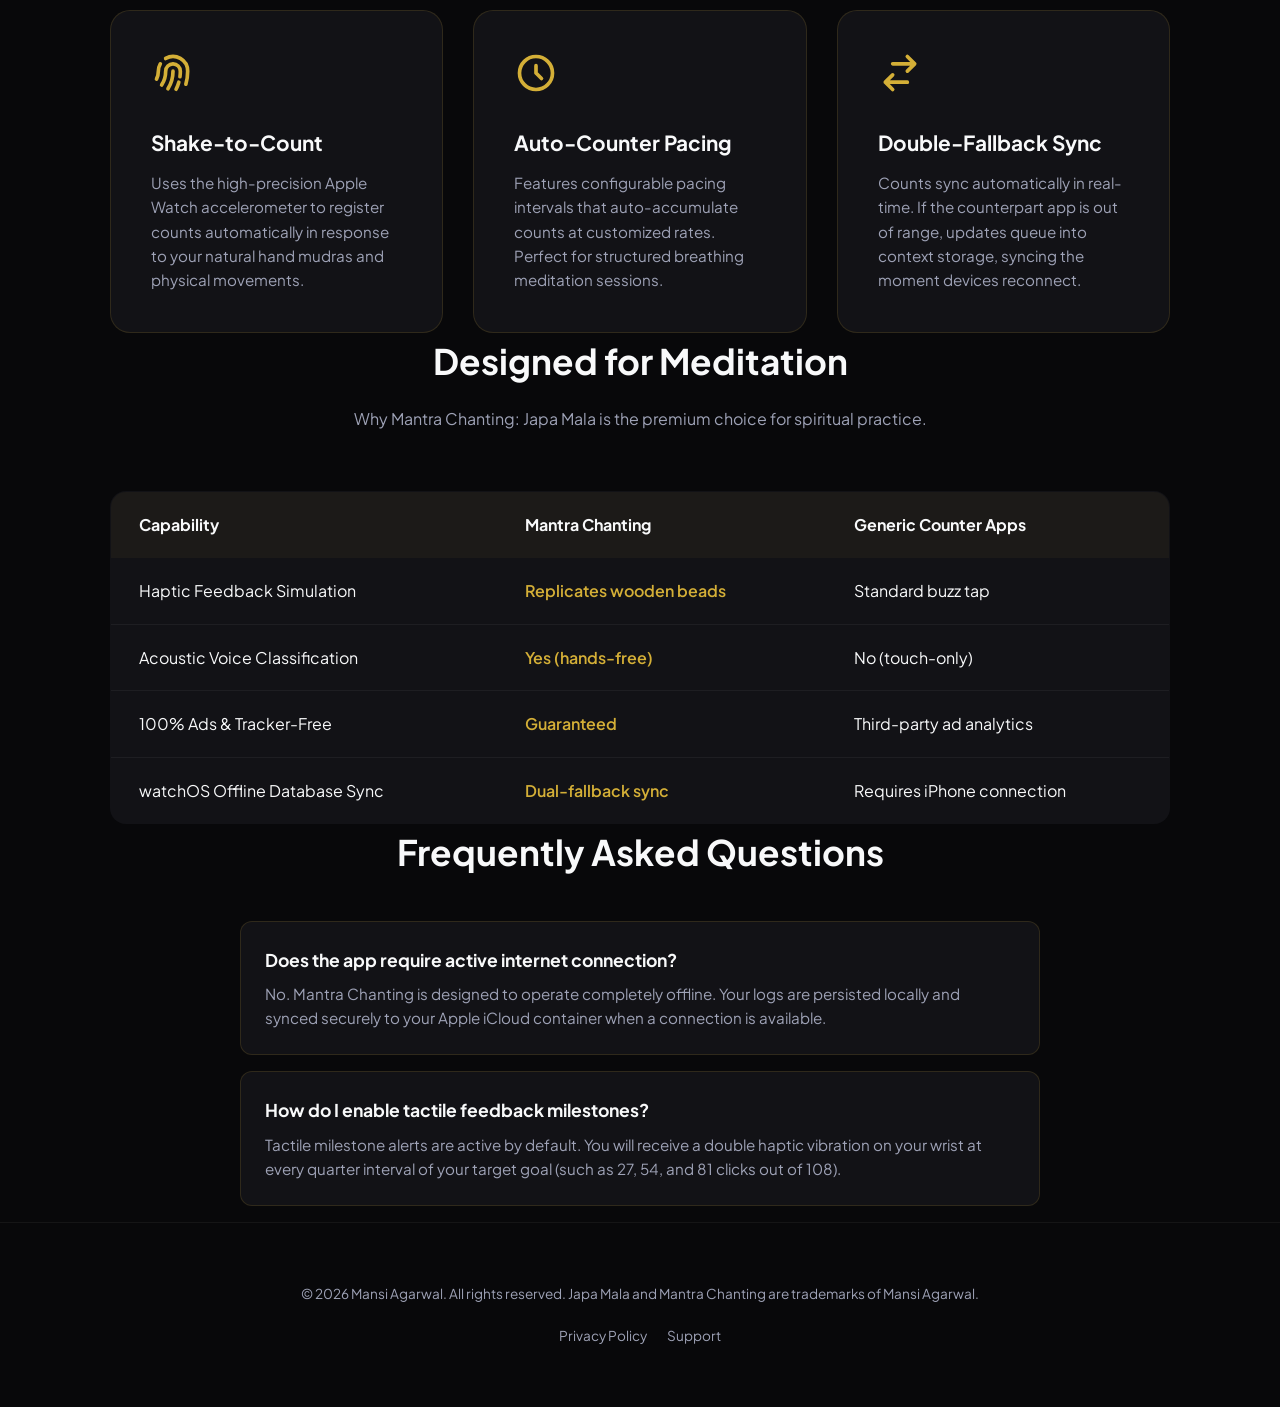
==== commit 513f43fa: "feat(seo): update v1.5 release notes, multilingual hands-free features, schema, and sitemaps" ====
--- a/es/index.html
+++ b/es/index.html
@@ -45,25 +45,28 @@
       "@context": "https://schema.org",
       "@type": "SoftwareApplication",
       "name": "Mantra Chanting: Japa Mala",
-      "operatingSystem": "iOS 15 or later, watchOS 8 or later",
+      "inLanguage": "es",
+      "operatingSystem": "iOS 16 or later, watchOS 9 or later",
       "applicationCategory": "HealthApplication",
+      "softwareVersion": "1.5",
+      "dateModified": "2026-09-01",
       "offers": {
         "@type": "Offer",
         "price": "0.00",
         "priceCurrency": "USD"
       },
-      "description": "Mantra Chanting is a native iOS & watchOS prayer bead simulator Japa Mala app with tactile bead-slide vibration support and sound analysis counting.",
+      "description": "Rosario Digital y Contador de Cuentas Japa Mala para iPhone y Apple Watch con hápticos realistas y conteo por voz manos libres.",
       "aggregateRating": {
         "@type": "AggregateRating",
         "ratingValue": "4.9",
-        "ratingCount": "128"
+        "ratingCount": "14"
       },
       "featureList": [
-        "Tactile Japa Mala: Replicates wood bead sliding with custom haptic feedback",
-        "Microphone Acoustic Counting: Voice trigger word & clap peak detection",
-        "Standalone Apple Watch App: Count phone-free with accelerometer shake triggers",
-        "Liquid Zen Geometries: Breathe and focus with Mandala & Sunflower visuals",
-        "100% Privacy Focused: Zero third-party tracking, ads, or data collection"
+        "Tacto Háptico Realista: Siente la vibración de cada cuenta física en iPhone y Apple Watch",
+        "Conteo por Voz Manos Libres: Reconocimiento inteligente de mantras y oraciones sin tocar la pantalla",
+        "Tarjeta de Enfoque Sagrada: Tarjeta dorada luminosa para guiar la meditación",
+        "App Autónoma para Apple Watch: Práctica completamente independiente del teléfono",
+        "100% Privado y Sin Anuncios: Sin publicidad ni recopilación de datos"
       ],
       "downloadUrl": "https://apps.apple.com/app/mantra-chanting-japa-mala/id6791468380",
       "author": {
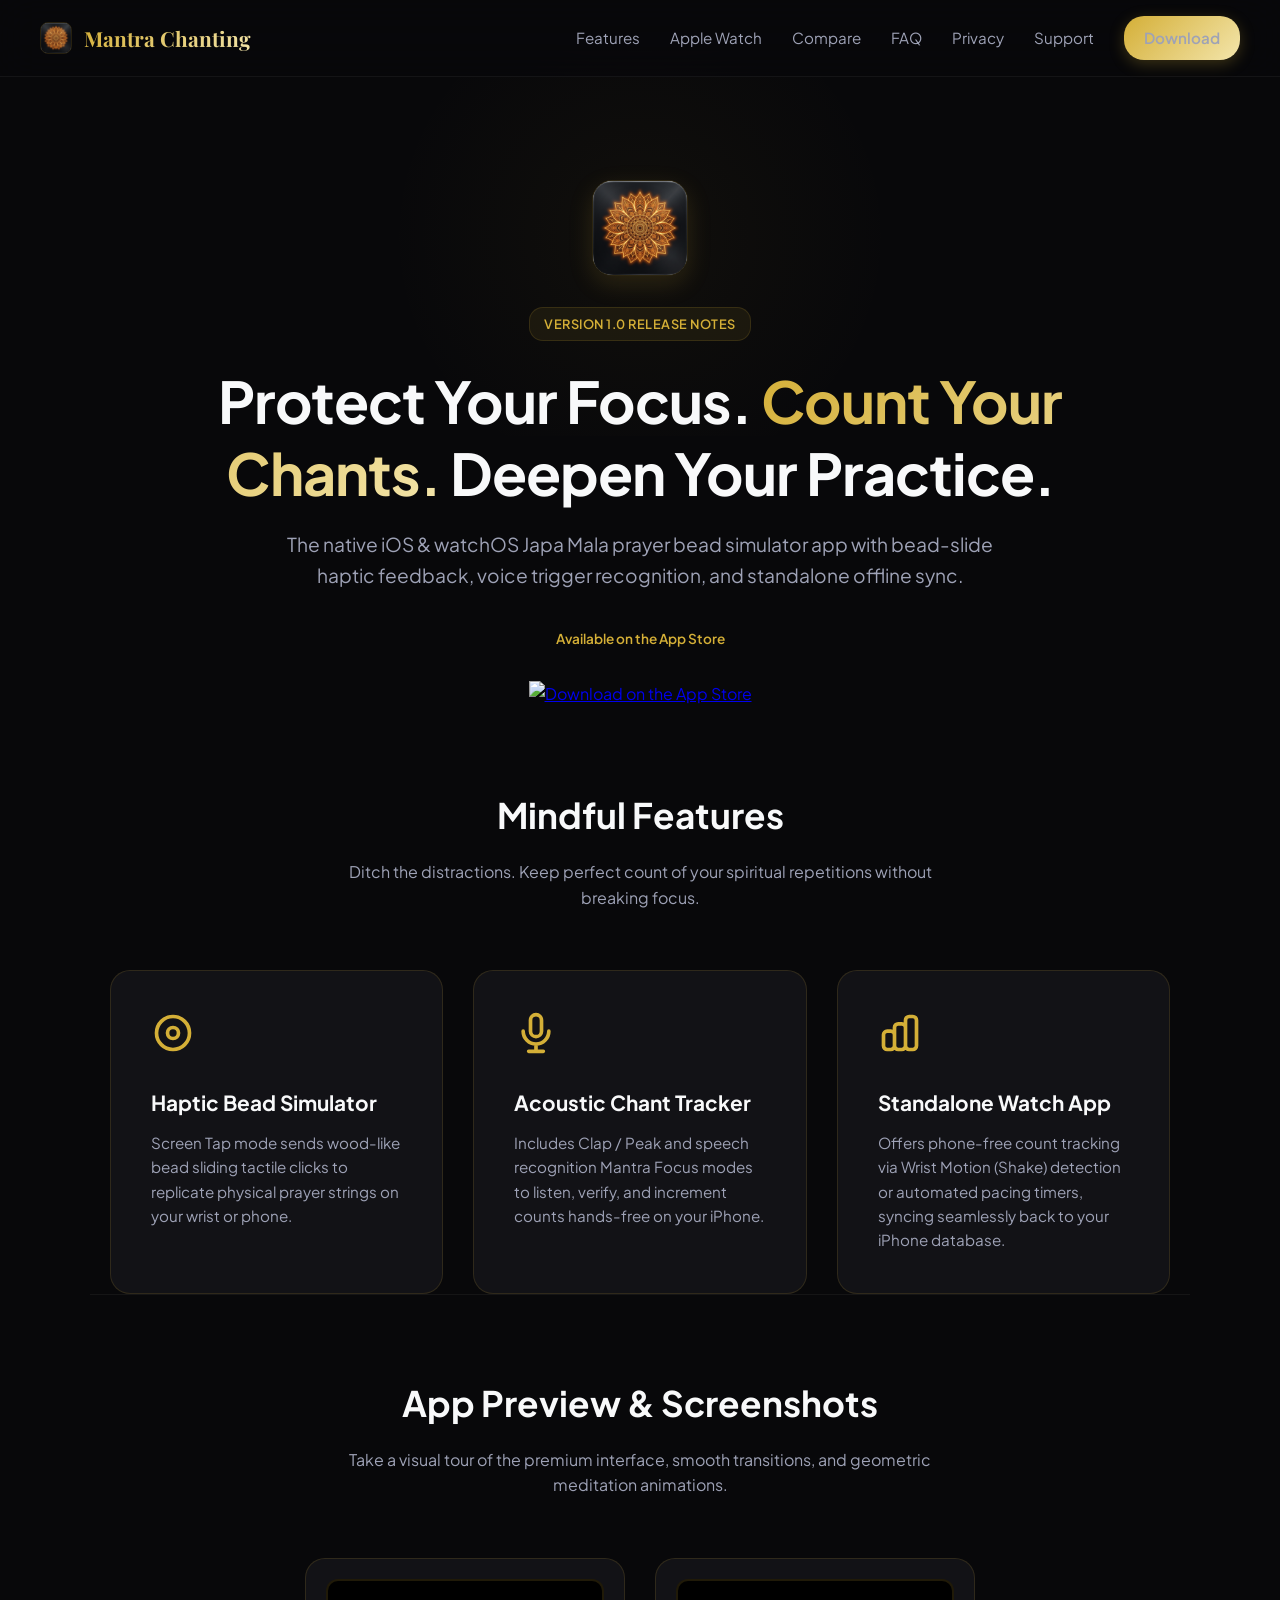
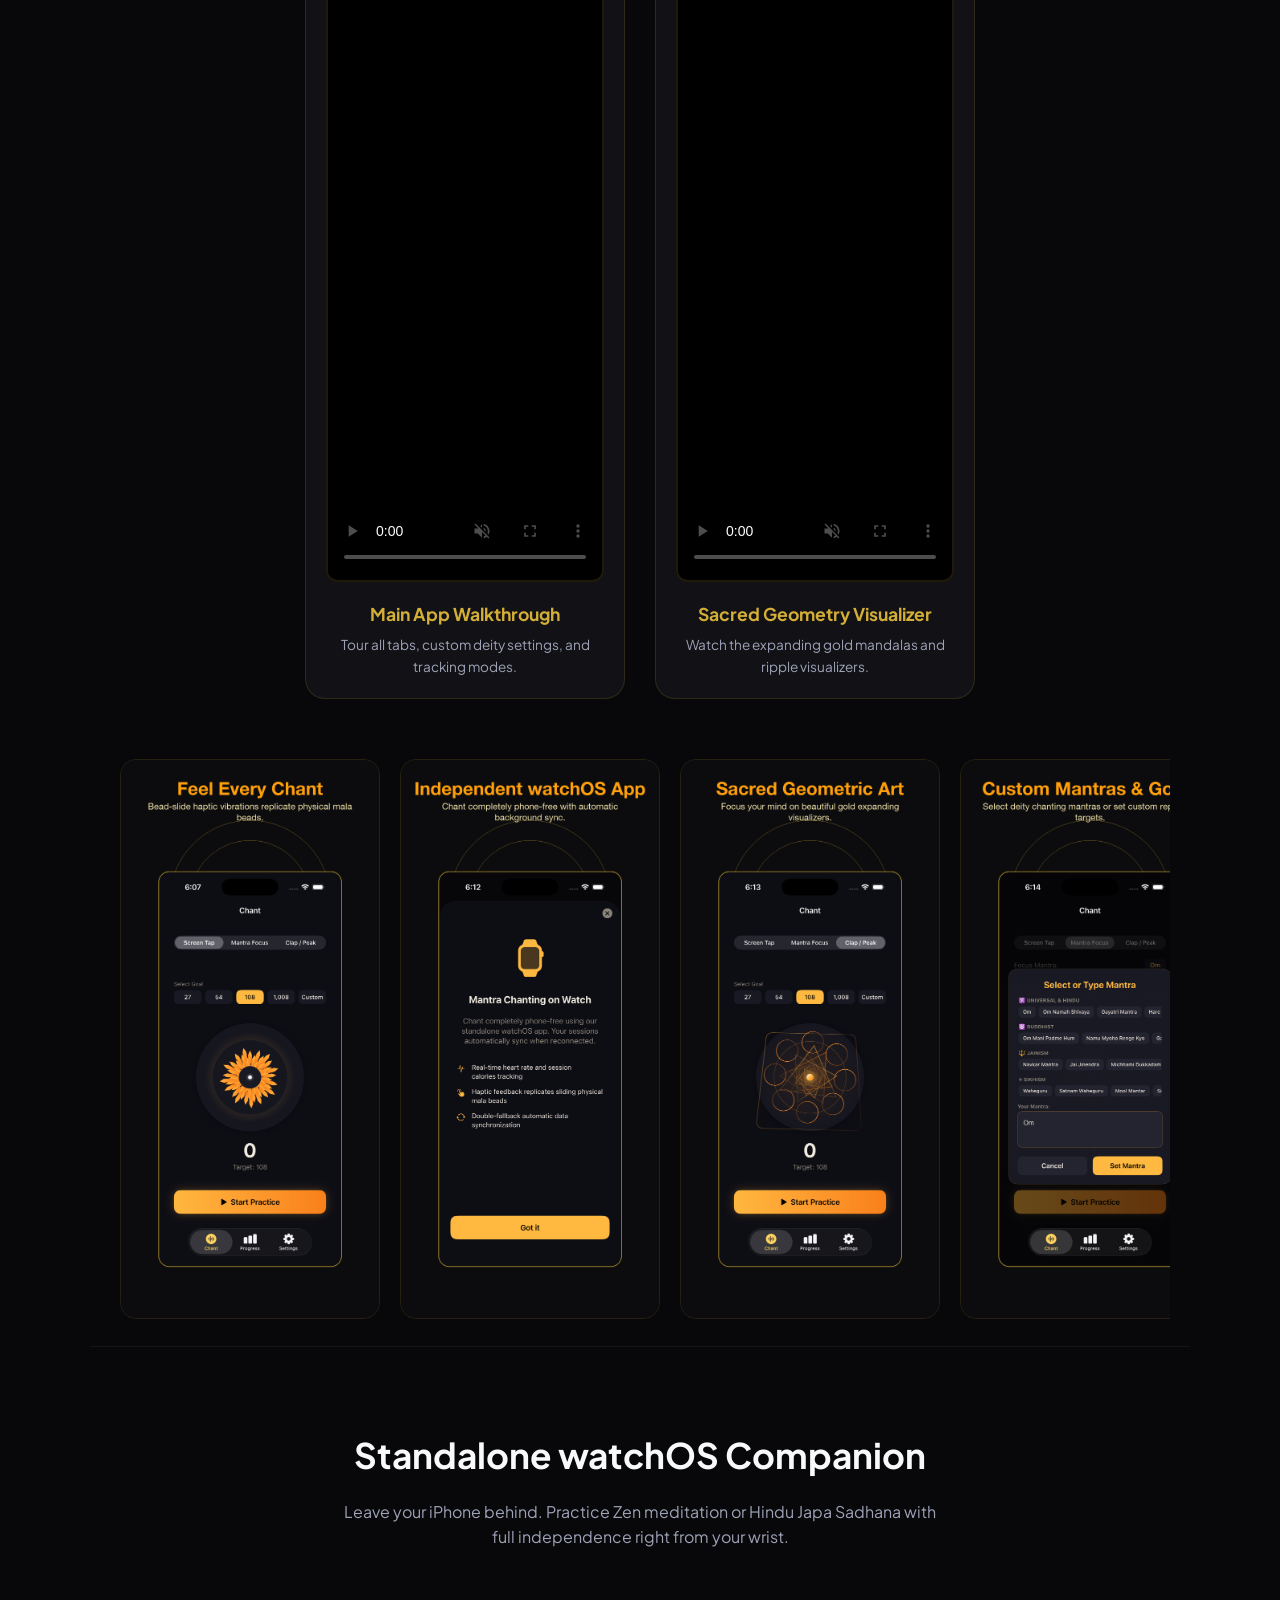
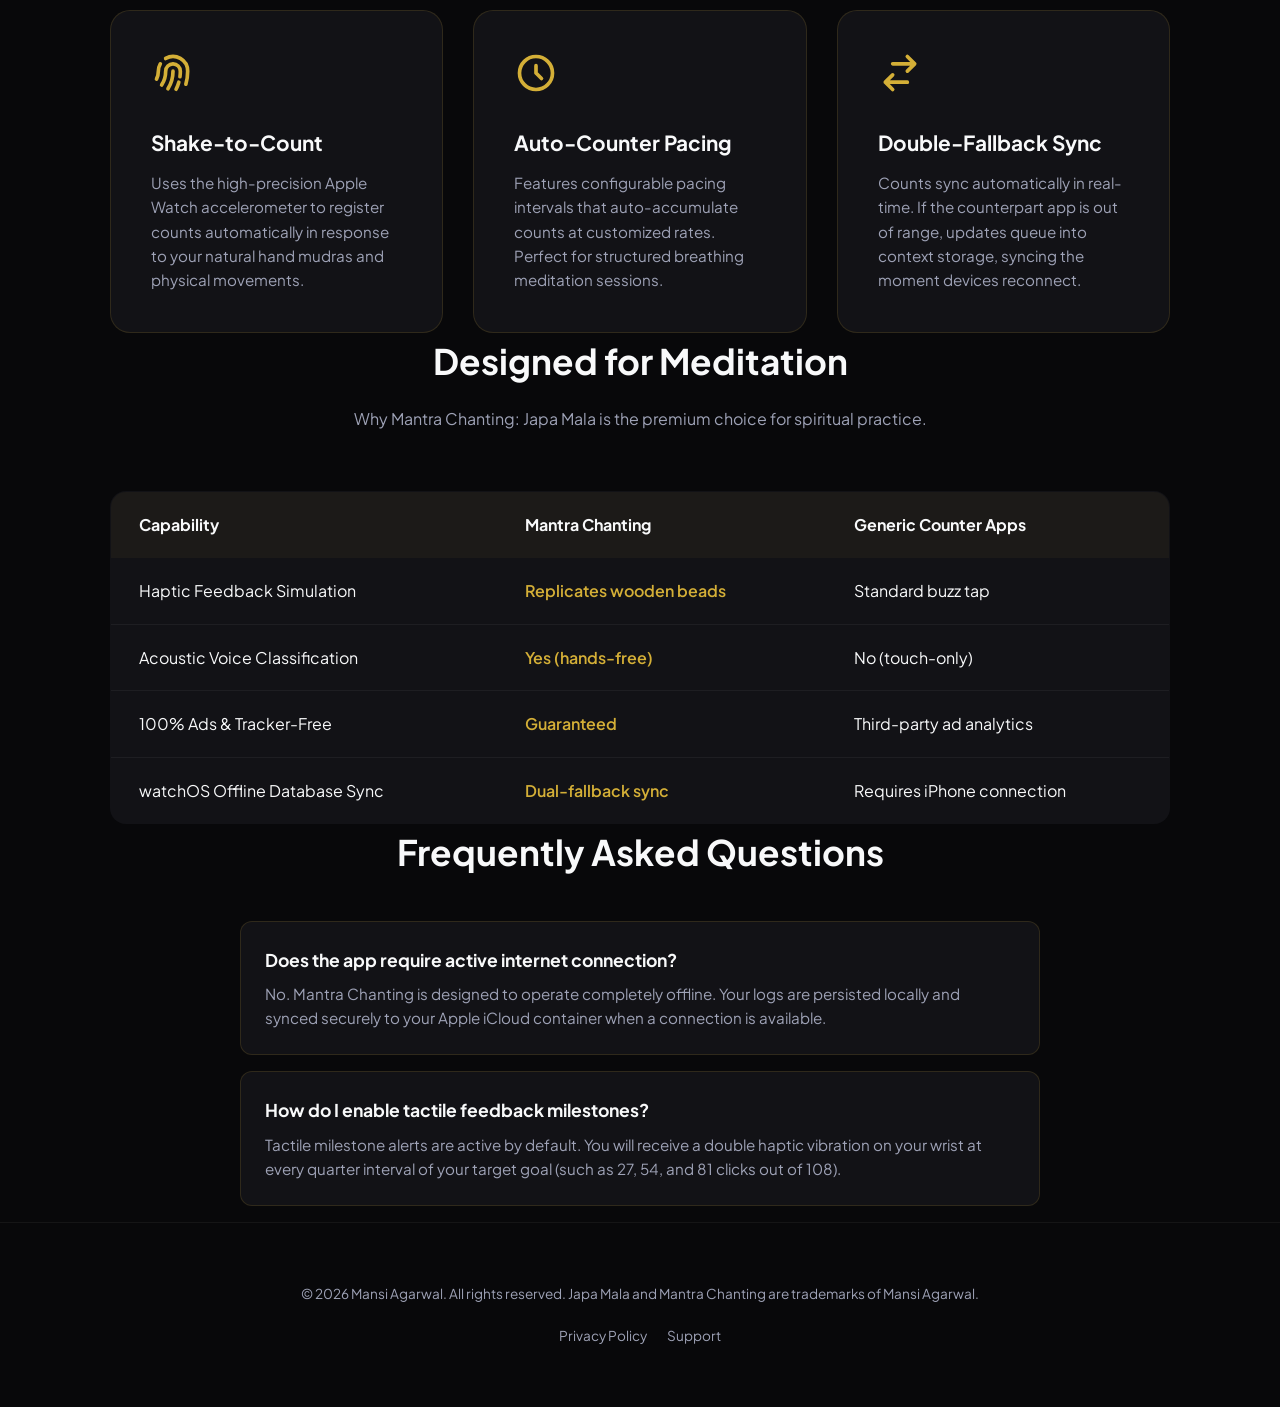
==== commit caa8b875: "Align website claims with shipped apps and repair conversion paths" ====
--- a/es/index.html
+++ b/es/index.html
@@ -1,6 +1,7 @@
 <!DOCTYPE html>
 <html lang="es">
 <head>
+    <meta name="author" content="themansigoel@gmail.com">
     <meta charset="UTF-8">
     <meta name="viewport" content="width=device-width, initial-scale=1.0">
     <meta name="apple-itunes-app" content="app-id=6791468380">
@@ -56,11 +57,6 @@
         "priceCurrency": "USD"
       },
       "description": "Rosario Digital y Contador de Cuentas Japa Mala para iPhone y Apple Watch con hápticos realistas y conteo por voz manos libres.",
-      "aggregateRating": {
-        "@type": "AggregateRating",
-        "ratingValue": "4.9",
-        "ratingCount": "14"
-      },
       "featureList": [
         "Tacto Háptico Realista: Siente la vibración de cada cuenta física en iPhone y Apple Watch",
         "Conteo por Voz Manos Libres: Reconocimiento inteligente de mantras y oraciones sin tocar la pantalla",
@@ -72,7 +68,8 @@
       "author": {
         "@type": "Organization",
         "name": "Sunshine Studios",
-        "url": "https://themansigoel.github.io/mantra-chanting-web/"
+        "email": "themansigoel@gmail.com",
+        "url": "https://themansigoel.github.io/"
       }
     }
     </script>
@@ -85,7 +82,7 @@
         "name": "Does Mantra Chanting share or collect my meditation logs?",
         "acceptedAnswer": {
           "@type": "Answer",
-          "text": "No. All your chanting logs, streak progress, and settings are strictly stored locally on your device or in your personal iCloud. The app features zero third-party telemetry, zero tracking, and zero ads."
+          "text": "No. All your chanting logs, streak progress, and settings are strictly stored locally on your device or in your personal iCloud. The app has no ads; see the Privacy Policy for details about optional product analytics."
         }
       }, {
         "@type": "Question",
@@ -132,7 +129,7 @@
                 <h1 class="hero-title">Protect Your Focus. <span class="highlight">Count Your Chants.</span> Deepen Your Practice.</h1>
                 <p class="hero-subtitle">The native iOS & watchOS Japa Mala prayer bead simulator app with bead-slide haptic feedback, voice trigger recognition, and standalone offline sync.</p>
                 <div style="margin-bottom: 30px;">
-                    <span class="rating-badge">⭐️⭐️⭐️⭐️⭐️ 5.0 Rating on App Store</span>
+                    <span class="rating-badge">Available on the App Store</span>
                 </div>
                 <a href="https://apps.apple.com/app/mantra-chanting-japa-mala/id6791468380" class="download-badge" target="_blank">
                     <img src="https://developer.apple.com/app-store/marketing/guidelines/images/badge-download-on-the-app-store.svg" alt="Download on the App Store">
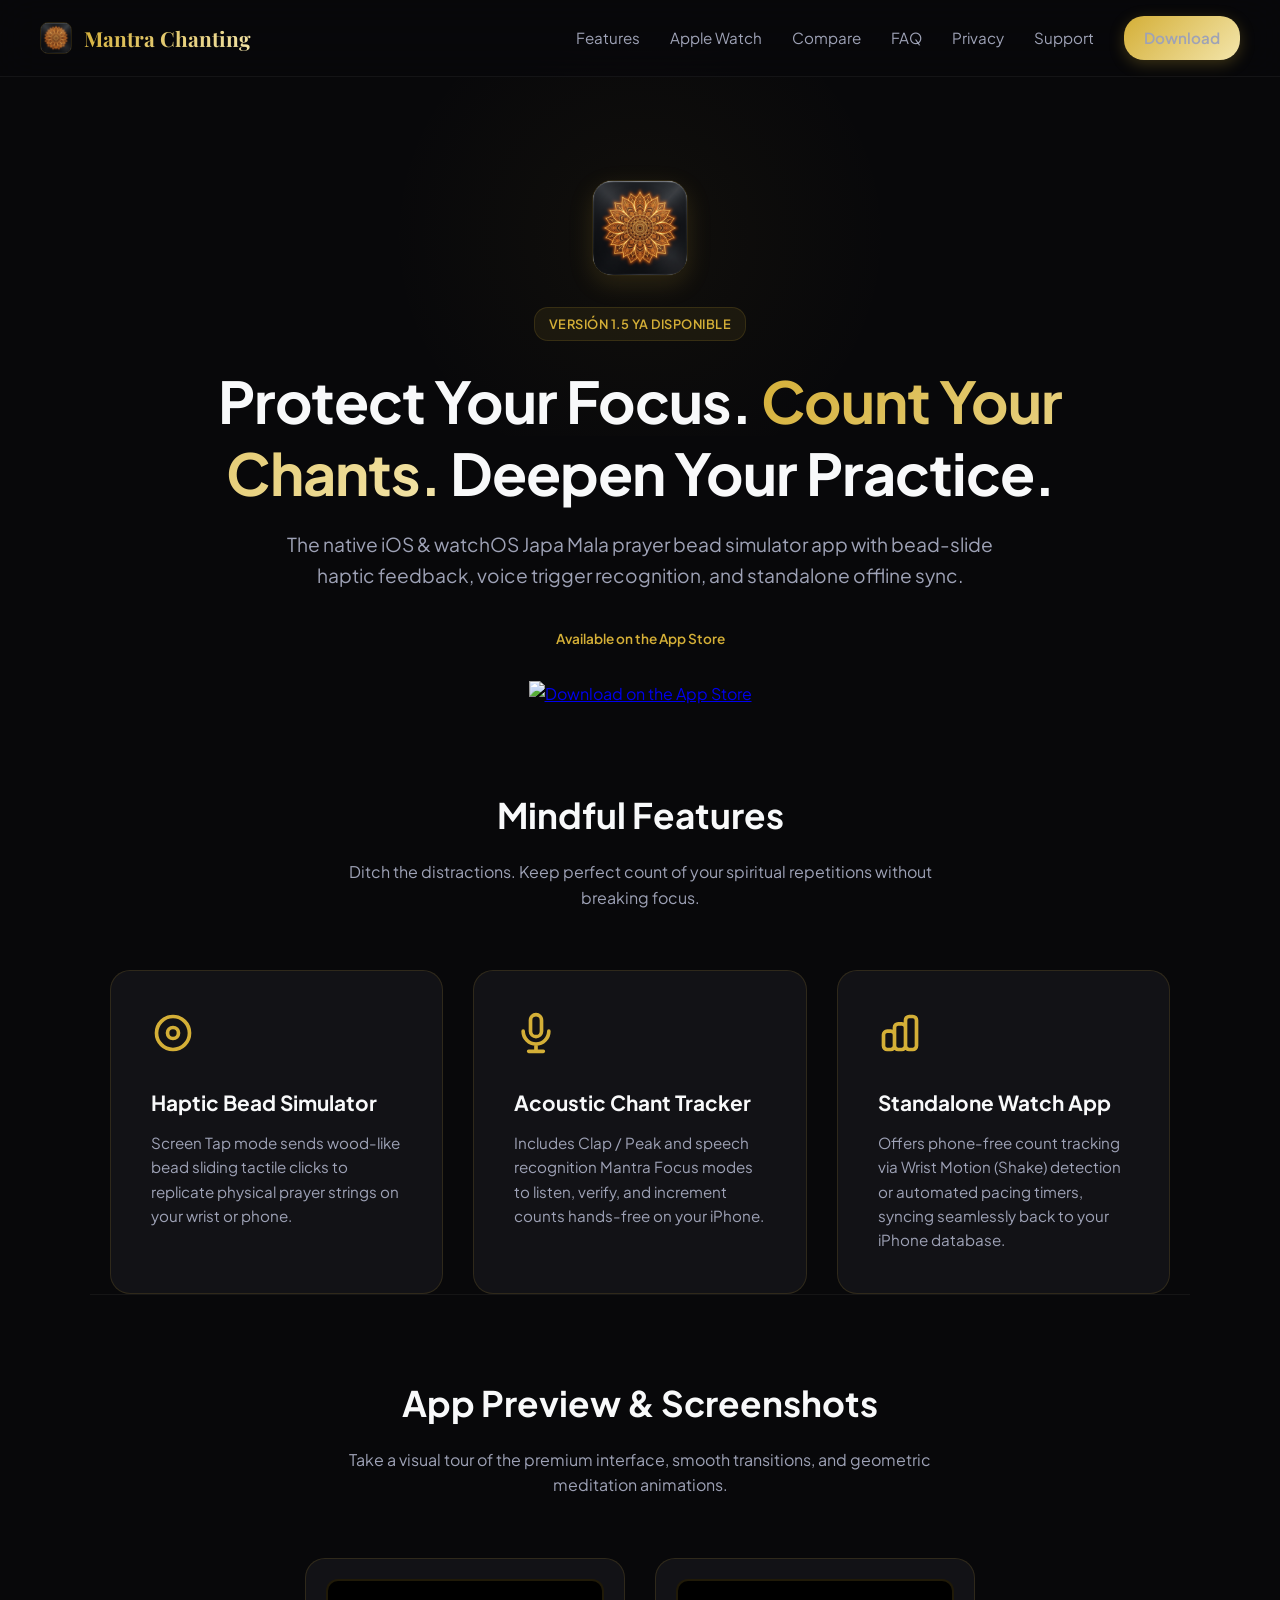
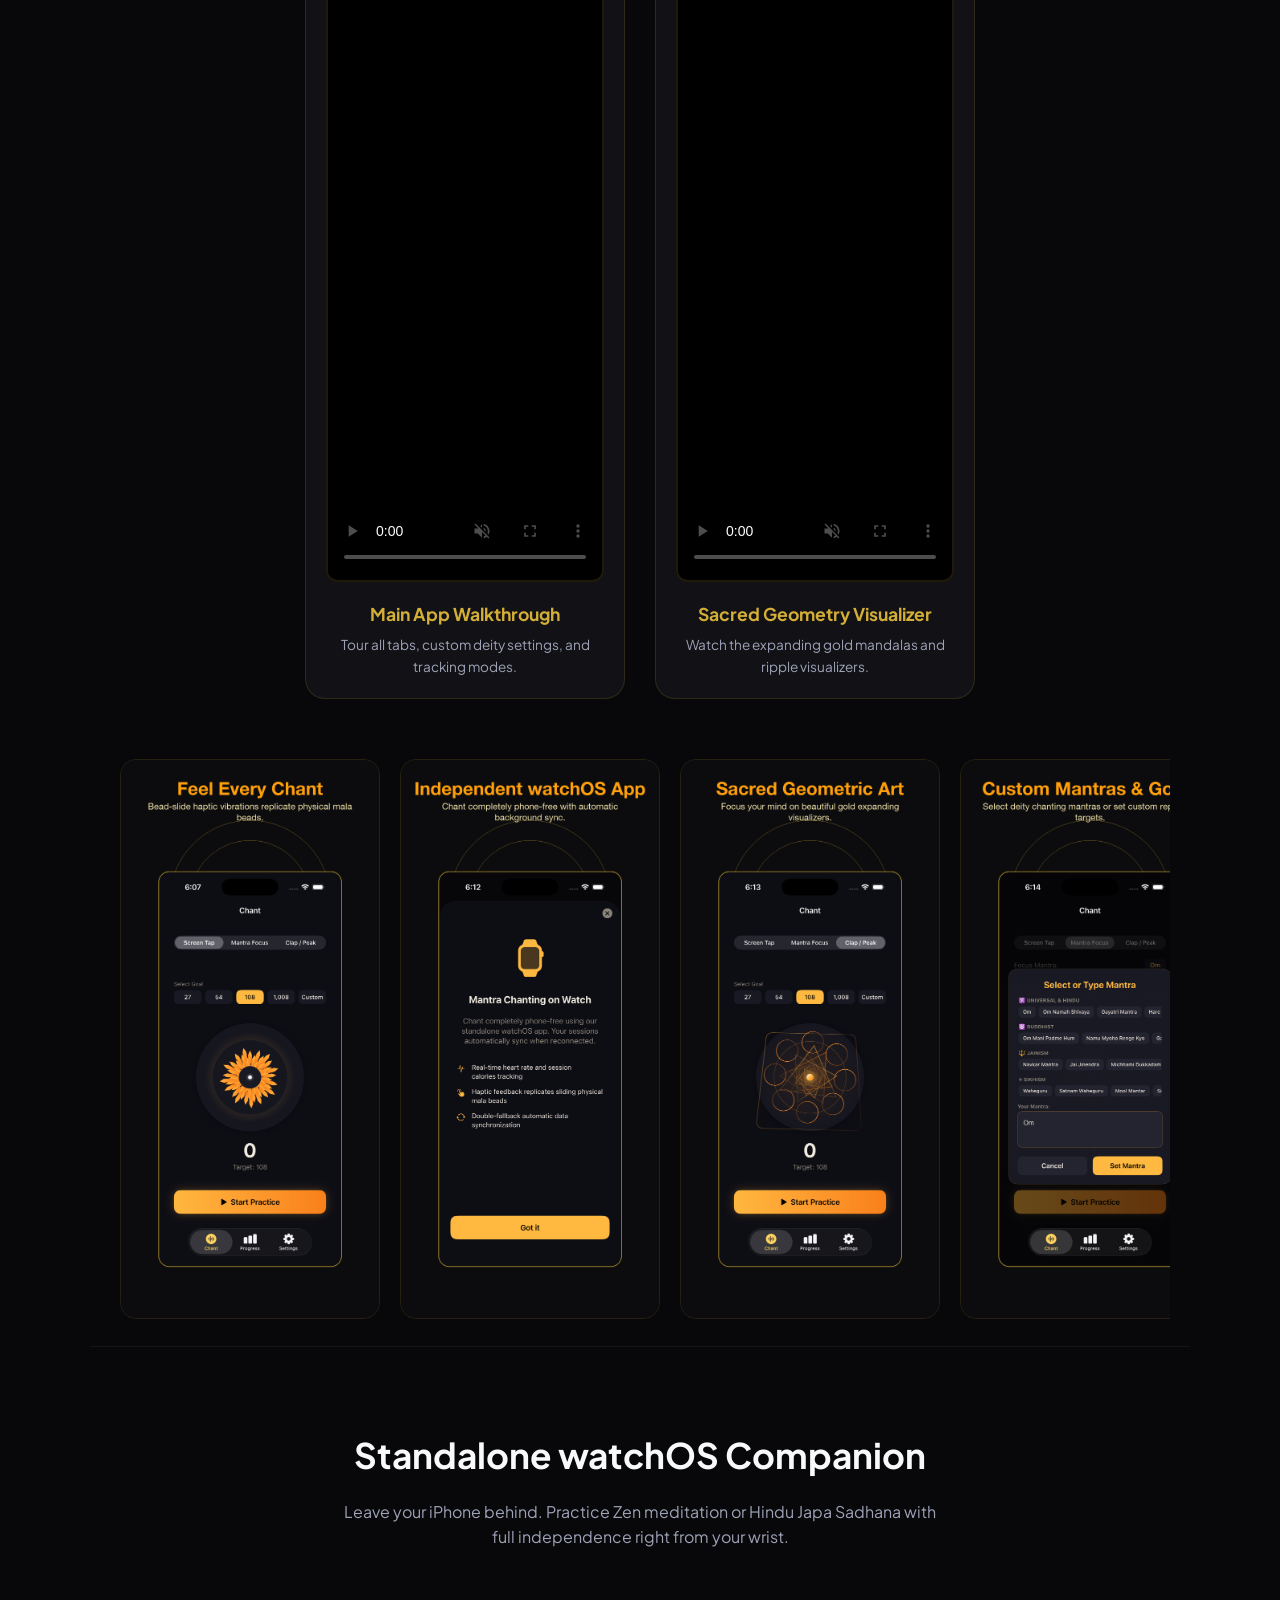
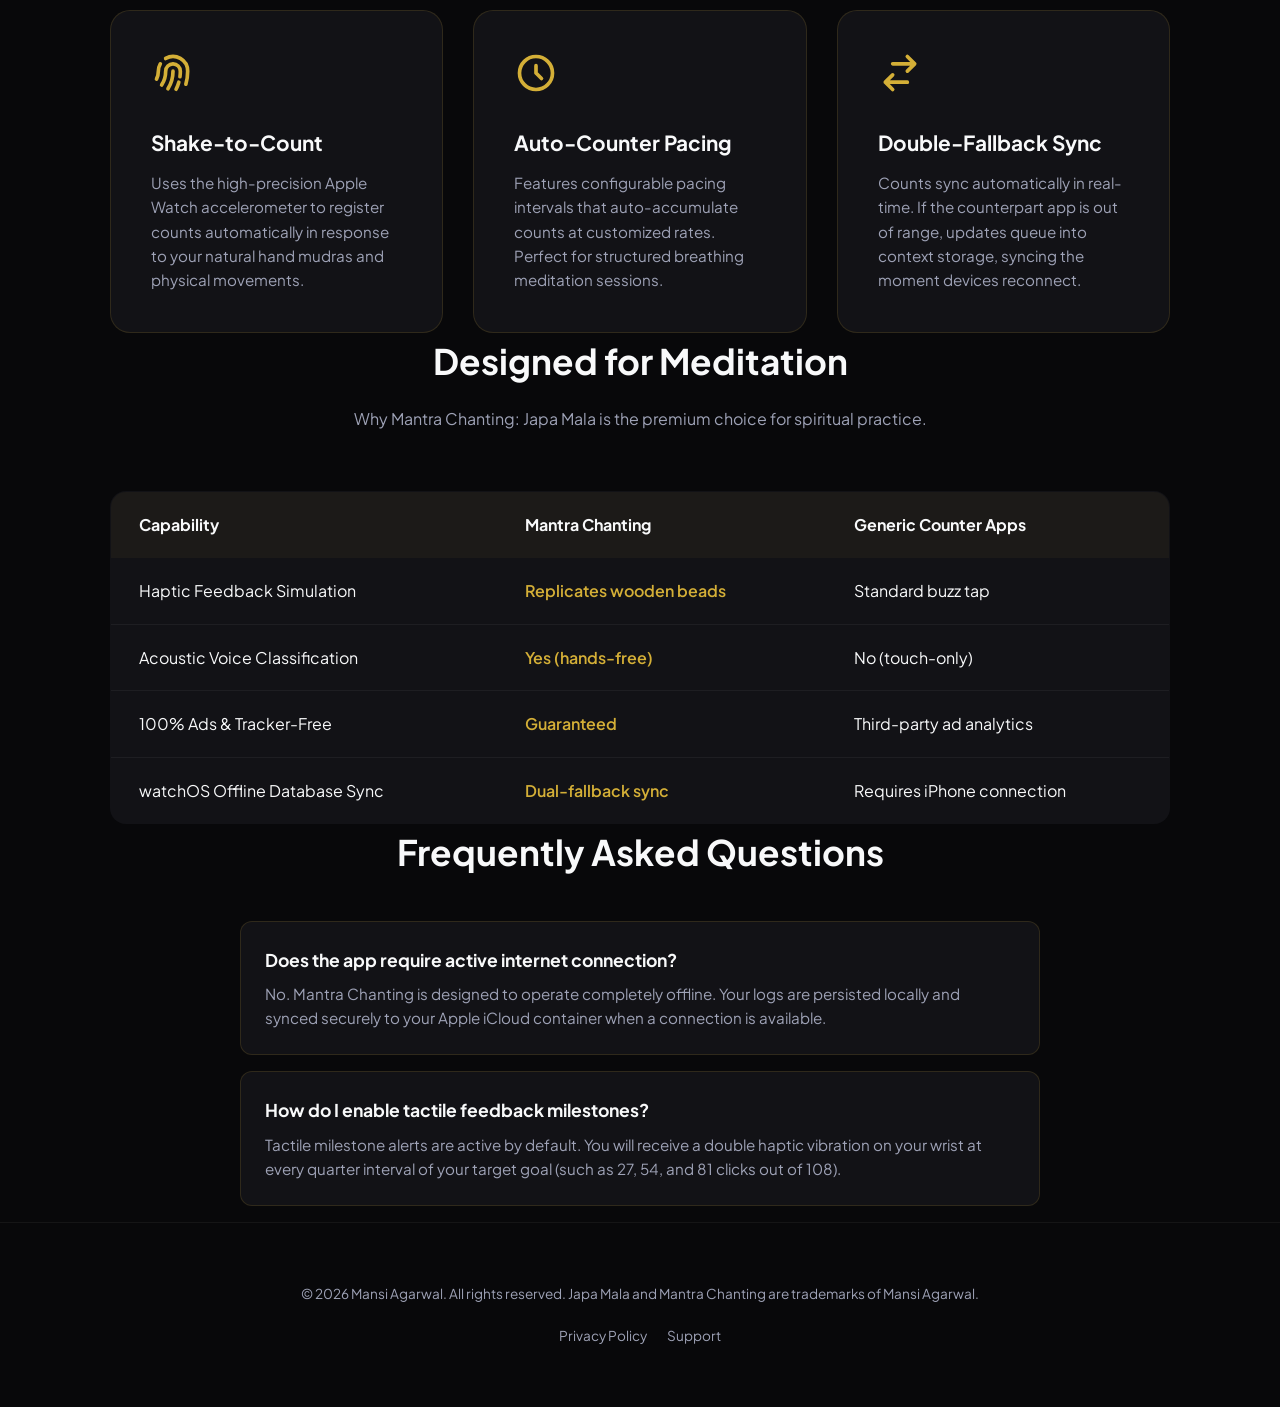
==== commit f512bac8: "docs: update version history to v1.5 and sync multilingual badges" ====
--- a/es/index.html
+++ b/es/index.html
@@ -125,7 +125,7 @@
             <div class="container">
                 <img src="../assets/app_icon.png" alt="Mantra Chanting App Icon" style="width: 96px; height: 96px; border-radius: 20px; border: 1px solid var(--border-color); margin-bottom: 24px; box-shadow: 0 8px 24px rgba(212, 175, 55, 0.15);" />
                 <br />
-                <span class="badge">Version 1.0 Release Notes</span>
+                <span class="badge">Versión 1.5 ya disponible</span>
                 <h1 class="hero-title">Protect Your Focus. <span class="highlight">Count Your Chants.</span> Deepen Your Practice.</h1>
                 <p class="hero-subtitle">The native iOS & watchOS Japa Mala prayer bead simulator app with bead-slide haptic feedback, voice trigger recognition, and standalone offline sync.</p>
                 <div style="margin-bottom: 30px;">
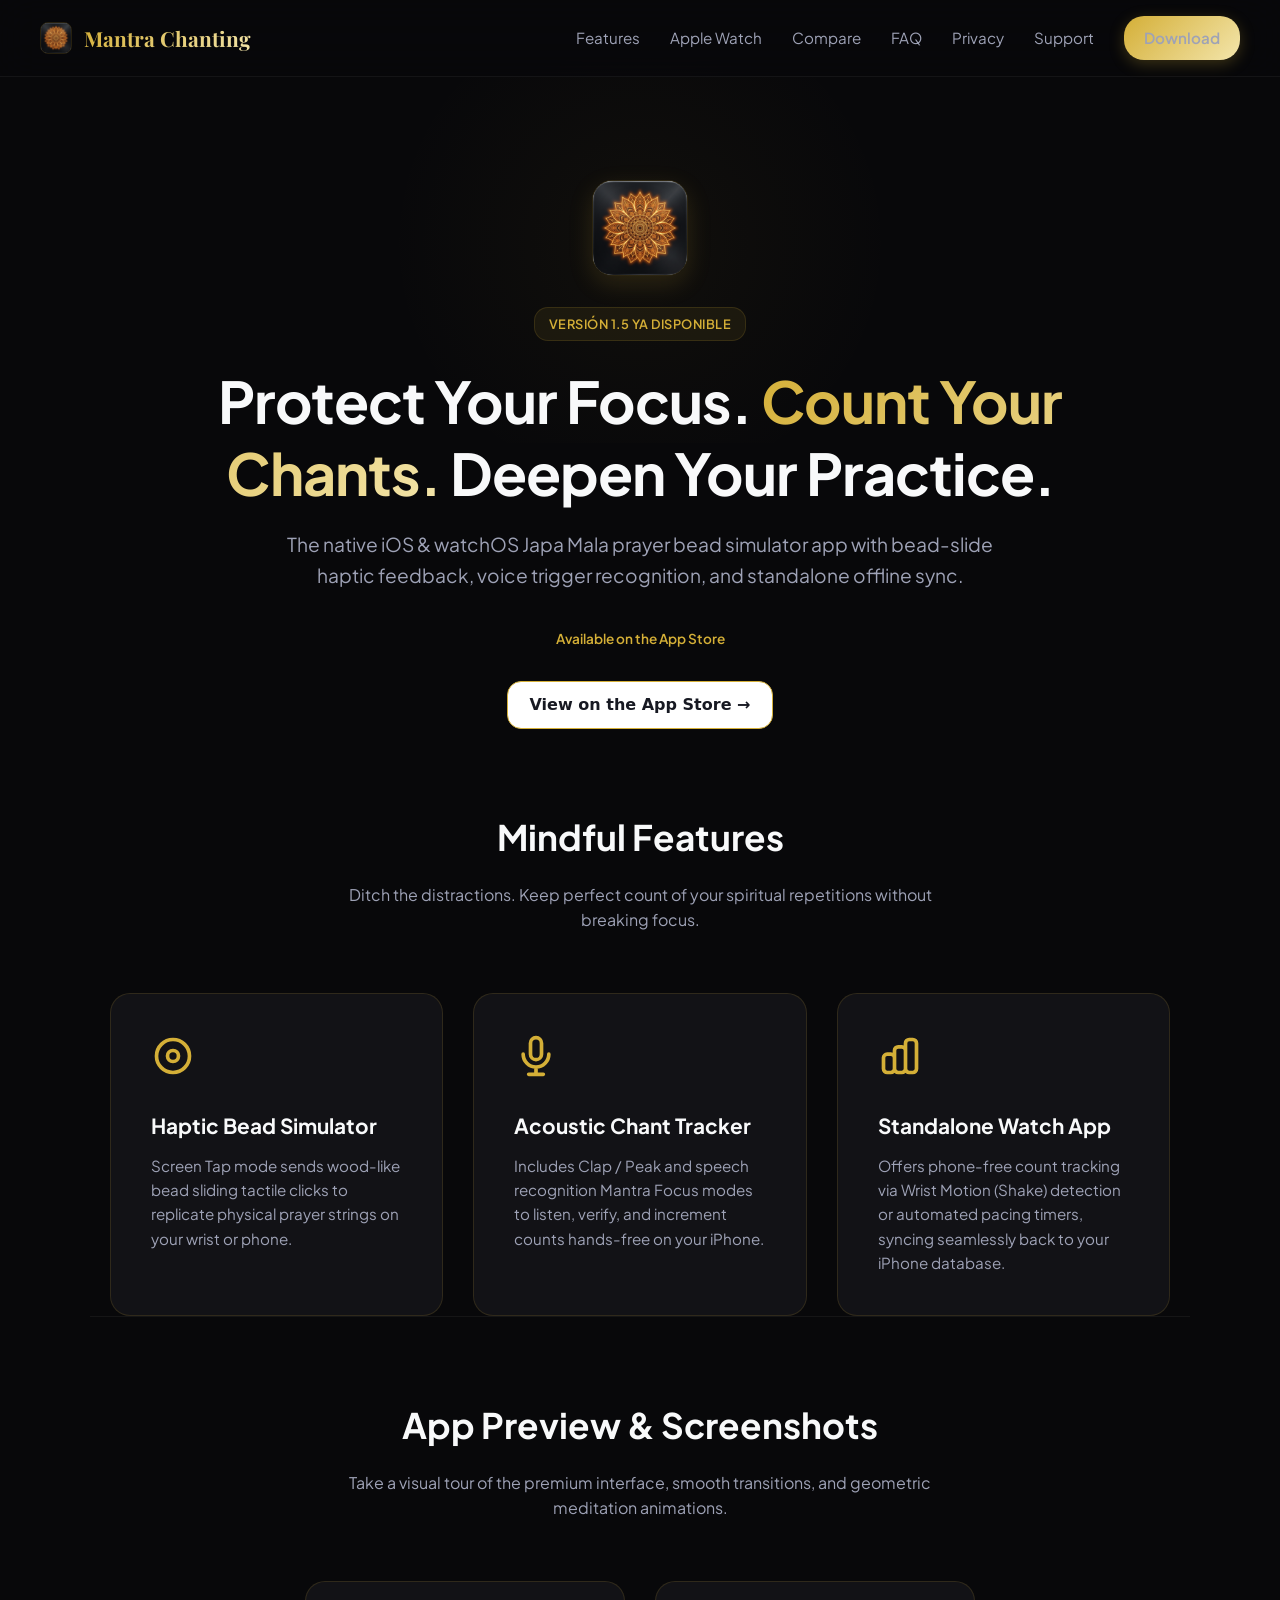
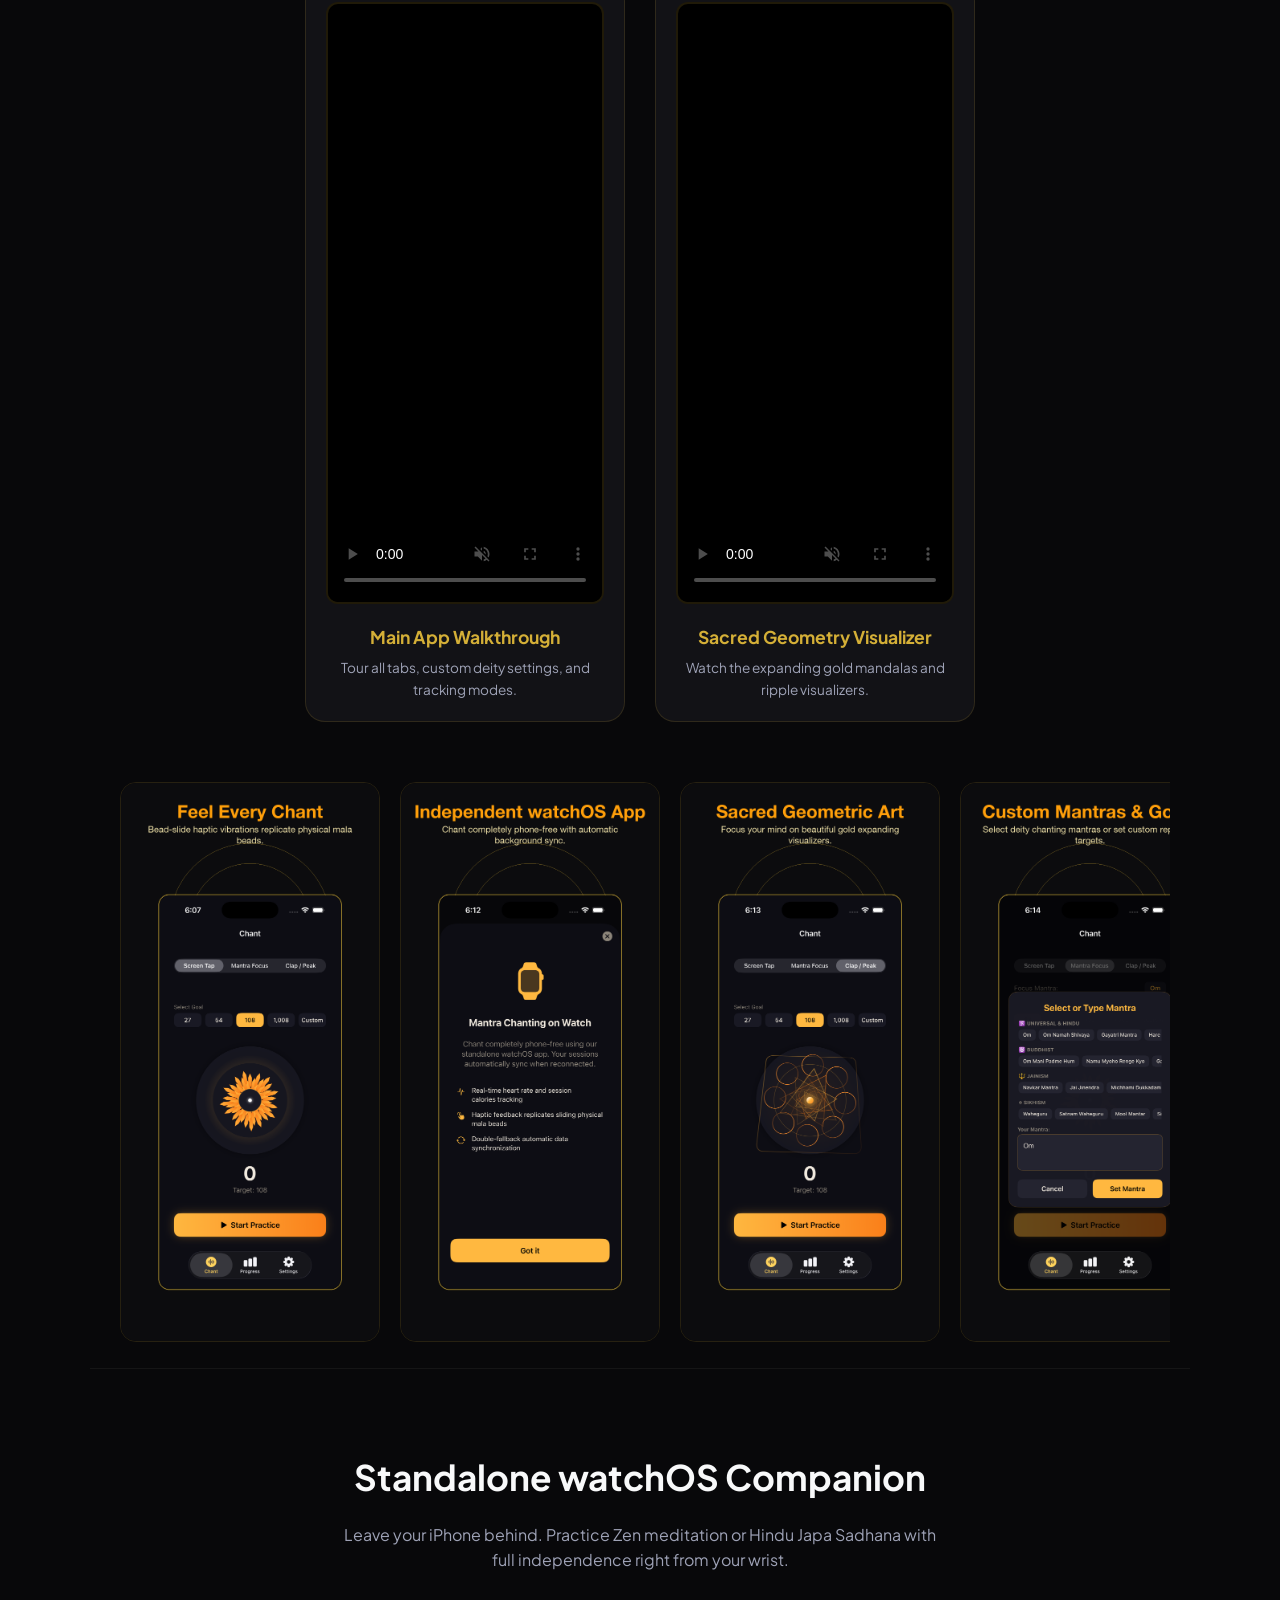
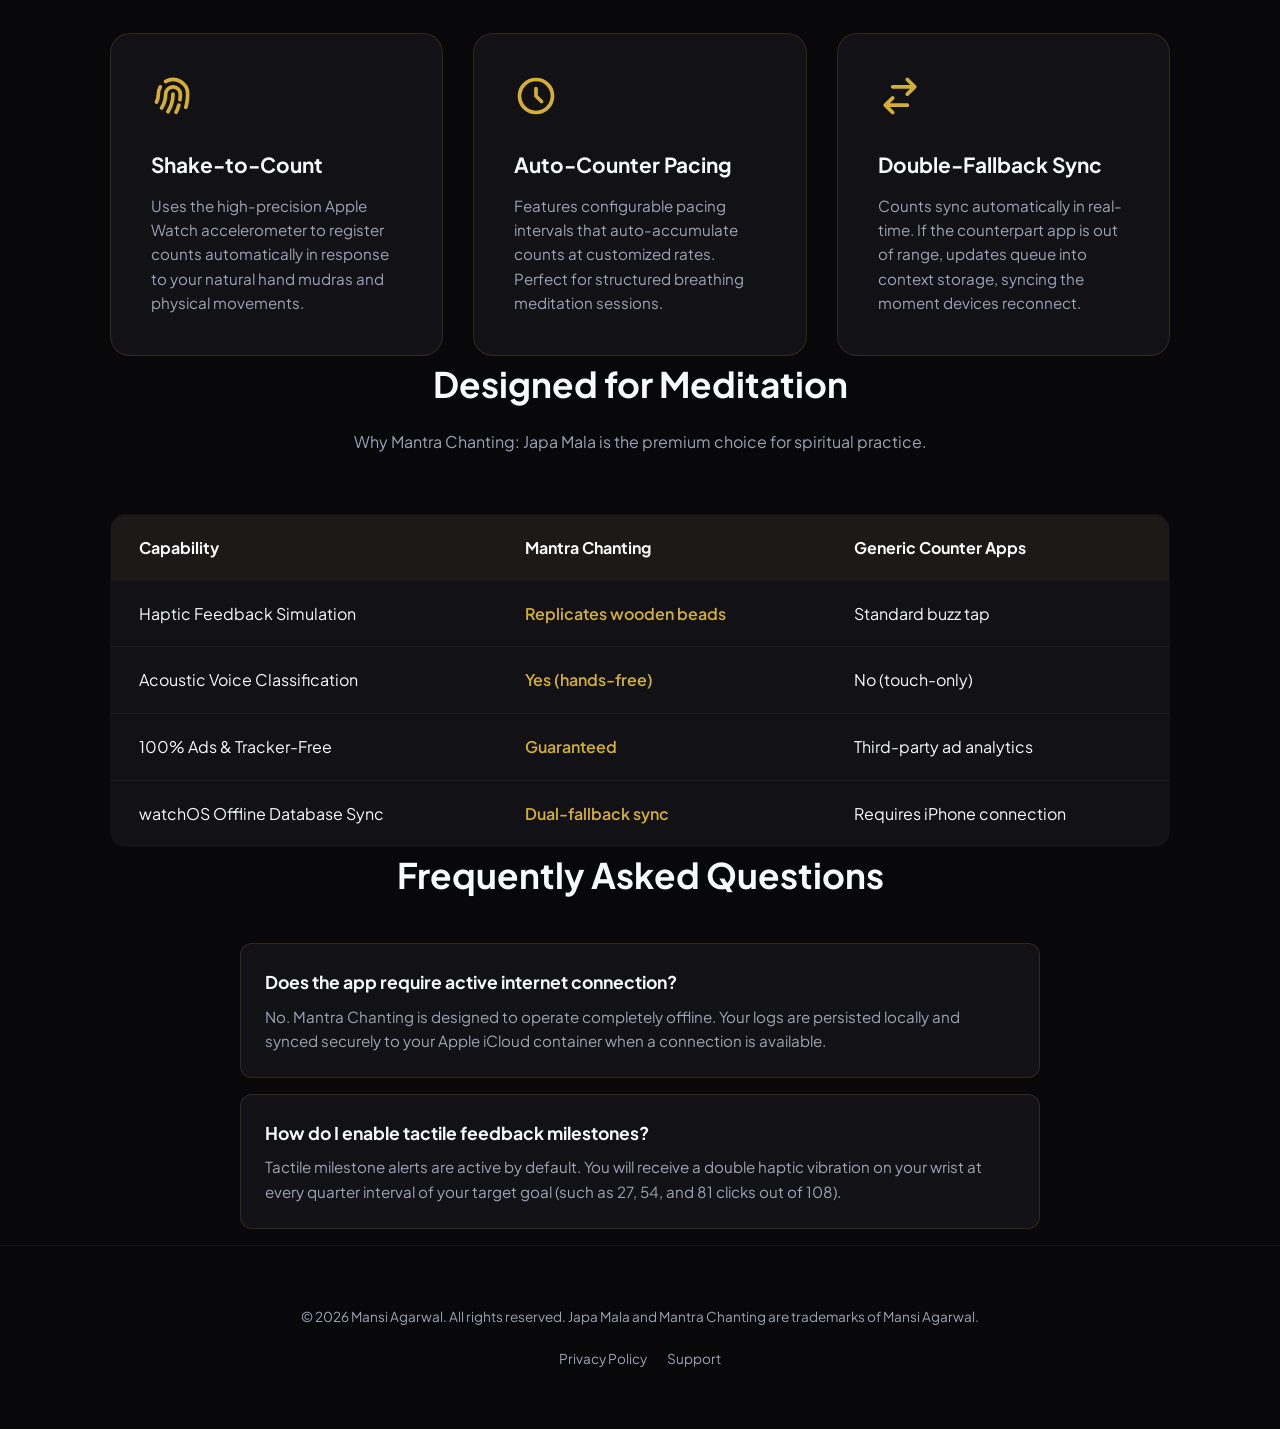
==== commit 1b0d34fa: "Improve app website clarity, accessibility and search discovery" ====
--- a/es/index.html
+++ b/es/index.html
@@ -1,318 +1,299 @@
 <!DOCTYPE html>
+
 <html lang="es">
 <head>
-    <meta name="author" content="themansigoel@gmail.com">
-    <meta charset="UTF-8">
-    <meta name="viewport" content="width=device-width, initial-scale=1.0">
-    <meta name="apple-itunes-app" content="app-id=6791468380">
-    
-    <!-- Search Engine Optimization (SEO) -->
-    <title>Rosario Digital - Japa Mala: Contador de Cuentas de Oración y Meditación</title>
-    <meta name="description" content="Rosario Digital y Japa Mala para Apple Watch y iPhone. Contador de cuentas con vibración háptica realista, detección de voz y 100% libre de anuncios.">
-    <link rel="canonical" href="https://themansigoel.github.io/mantra-chanting-web/es/" />
-    
-        <!-- Multi-locale Indexing Tags (GEO/SEO) -->
-    <link rel="alternate" hreflang="x-default" href="https://themansigoel.github.io/mantra-chanting-web/" />
-    <link rel="alternate" hreflang="en" href="https://themansigoel.github.io/mantra-chanting-web/" />
-    <link rel="alternate" hreflang="hi" href="https://themansigoel.github.io/mantra-chanting-web/hi/" />
-    <link rel="alternate" hreflang="es" href="https://themansigoel.github.io/mantra-chanting-web/es/" />
-    <link rel="alternate" hreflang="pt" href="https://themansigoel.github.io/mantra-chanting-web/pt/" />
-    <link rel="alternate" hreflang="ja" href="https://themansigoel.github.io/mantra-chanting-web/ja/" />
-    <!-- Open Graph / Facebook -->
-    <meta property="og:type" content="website">
-    <meta property="og:url" content="https://themansigoel.github.io/mantra-chanting-web">
-    <meta property="og:title" content="Mantra Chanting: Japa Mala — Chant Counter & Meditation App">
-    <meta property="og:description" content="Rosario Digital y Japa Mala para Apple Watch y iPhone. Contador de cuentas con vibración háptica realista y detección por voz.">
-    <meta property="og:image" content="https://themansigoel.github.io/mantra-chanting-web/assets/app_icon.png">
-    
-    <!-- Twitter -->
-    <meta property="twitter:card" content="summary_large_image">
-    <meta property="twitter:url" content="https://themansigoel.github.io/mantra-chanting-web">
-    <meta property="twitter:title" content="Mantra Chanting: Japa Mala — Chant Counter & Meditation App">
-    <meta property="twitter:description" content="Rosario Digital y Japa Mala para Apple Watch y iPhone. Contador de cuentas con vibración háptica realista y detección por voz.">
-    <meta property="twitter:image" content="https://themansigoel.github.io/mantra-chanting-web/assets/app_icon.png">
-    
-    <!-- Styles -->
-    <link rel="stylesheet" href="../style.css">
-    
-    <!-- Fonts -->
-    <link rel="preconnect" href="https://fonts.googleapis.com">
-    <link rel="preconnect" href="https://fonts.gstatic.com" crossorigin>
-    <link href="https://fonts.googleapis.com/css2?family=Playfair+Display:ital,wght@0,600;1,400&family=Plus+Jakarta+Sans:wght@300;400;500;600;700;800&display=swap" rel="stylesheet">
-
-    <!-- JSON-LD Structured Data for SEO / GEO / AEO -->
-    <script type="application/ld+json">
+<meta content="themansigoel@gmail.com" name="author"/>
+<meta charset="utf-8"/>
+<meta content="width=device-width, initial-scale=1.0" name="viewport"/>
+<meta content="app-id=6791468380" name="apple-itunes-app"/>
+<!-- Search Engine Optimization (SEO) -->
+<title>Rosario Digital - Japa Mala: Contador de Cuentas de Oración y Meditación</title>
+<meta content="Rosario Digital y Japa Mala para Apple Watch y iPhone. Contador de cuentas con vibración háptica realista, detección de voz y 100% libre de anuncios." name="description"/>
+<link href="https://themansigoel.github.io/mantra-chanting-web/es/" rel="canonical"/>
+<!-- Multi-locale Indexing Tags (GEO/SEO) -->
+<link href="https://themansigoel.github.io/mantra-chanting-web/" hreflang="x-default" rel="alternate"/>
+<link href="https://themansigoel.github.io/mantra-chanting-web/" hreflang="en" rel="alternate"/>
+<link href="https://themansigoel.github.io/mantra-chanting-web/hi/" hreflang="hi" rel="alternate"/>
+<link href="https://themansigoel.github.io/mantra-chanting-web/es/" hreflang="es" rel="alternate"/>
+<link href="https://themansigoel.github.io/mantra-chanting-web/pt/" hreflang="pt" rel="alternate"/>
+<link href="https://themansigoel.github.io/mantra-chanting-web/ja/" hreflang="ja" rel="alternate"/>
+<!-- Open Graph / Facebook -->
+<meta content="website" property="og:type"/>
+<meta content="https://themansigoel.github.io/mantra-chanting-web" property="og:url"/>
+<meta content="Mantra Chanting: Japa Mala — Chant Counter &amp; Meditation App" property="og:title"/>
+<meta content="Rosario Digital y Japa Mala para Apple Watch y iPhone. Contador de cuentas con vibración háptica realista y detección por voz." property="og:description"/>
+<meta content="https://themansigoel.github.io/mantra-chanting-web/assets/app_icon.png" property="og:image"/>
+<!-- Twitter -->
+<meta content="summary_large_image" property="twitter:card"/>
+<meta content="https://themansigoel.github.io/mantra-chanting-web" property="twitter:url"/>
+<meta content="Mantra Chanting: Japa Mala — Chant Counter &amp; Meditation App" property="twitter:title"/>
+<meta content="Rosario Digital y Japa Mala para Apple Watch y iPhone. Contador de cuentas con vibración háptica realista y detección por voz." property="twitter:description"/>
+<meta content="https://themansigoel.github.io/mantra-chanting-web/assets/app_icon.png" property="twitter:image"/>
+<!-- Styles -->
+<link href="../style.css" rel="stylesheet"/>
+<!-- Fonts -->
+<link href="https://fonts.googleapis.com" rel="preconnect"/>
+<link crossorigin="" href="https://fonts.gstatic.com" rel="preconnect"/>
+<link href="https://fonts.googleapis.com/css2?family=Playfair+Display:ital,wght@0,600;1,400&amp;family=Plus+Jakarta+Sans:wght@300;400;500;600;700;800&amp;display=swap" rel="stylesheet"/>
+<!-- JSON-LD Structured Data for SEO / GEO / AEO -->
+<script type="application/ld+json">{
+  "@context": "https://schema.org",
+  "@type": "SoftwareApplication",
+  "name": "Mantra Chanting: Japa Mala",
+  "inLanguage": "es",
+  "operatingSystem": "iOS 16 or later, watchOS 9 or later",
+  "applicationCategory": "HealthApplication",
+  "softwareVersion": "1.5",
+  "dateModified": "2026-09-01",
+  "offers": {
+    "@type": "Offer",
+    "price": "0.00",
+    "priceCurrency": "USD"
+  },
+  "description": "Rosario Digital y Contador de Cuentas Japa Mala para iPhone y Apple Watch con hápticos realistas y conteo por voz manos libres.",
+  "featureList": [
+    "Tacto Háptico Realista: Siente la vibración de cada cuenta física en iPhone y Apple Watch",
+    "Conteo por Voz Manos Libres: Reconocimiento inteligente de mantras y oraciones sin tocar la pantalla",
+    "Tarjeta de Enfoque Sagrada: Tarjeta dorada luminosa para guiar la meditación",
+    "App Autónoma para Apple Watch: Práctica completamente independiente del teléfono",
+    "100% Privado y Sin Anuncios: Sin publicidad ni recopilación de datos"
+  ],
+  "downloadUrl": "https://apps.apple.com/app/mantra-chanting-japa-mala/id6791468380",
+  "author": {
+    "@type": "Organization",
+    "name": "Sunshine Studios",
+    "email": "themansigoel@gmail.com",
+    "url": "https://themansigoel.github.io/"
+  }
+}</script>
+<script type="application/ld+json">{
+  "@context": "https://schema.org",
+  "@type": "FAQPage",
+  "mainEntity": [
     {
-      "@context": "https://schema.org",
-      "@type": "SoftwareApplication",
-      "name": "Mantra Chanting: Japa Mala",
-      "inLanguage": "es",
-      "operatingSystem": "iOS 16 or later, watchOS 9 or later",
-      "applicationCategory": "HealthApplication",
-      "softwareVersion": "1.5",
-      "dateModified": "2026-09-01",
-      "offers": {
-        "@type": "Offer",
-        "price": "0.00",
-        "priceCurrency": "USD"
-      },
-      "description": "Rosario Digital y Contador de Cuentas Japa Mala para iPhone y Apple Watch con hápticos realistas y conteo por voz manos libres.",
-      "featureList": [
-        "Tacto Háptico Realista: Siente la vibración de cada cuenta física en iPhone y Apple Watch",
-        "Conteo por Voz Manos Libres: Reconocimiento inteligente de mantras y oraciones sin tocar la pantalla",
-        "Tarjeta de Enfoque Sagrada: Tarjeta dorada luminosa para guiar la meditación",
-        "App Autónoma para Apple Watch: Práctica completamente independiente del teléfono",
-        "100% Privado y Sin Anuncios: Sin publicidad ni recopilación de datos"
-      ],
-      "downloadUrl": "https://apps.apple.com/app/mantra-chanting-japa-mala/id6791468380",
-      "author": {
-        "@type": "Organization",
-        "name": "Sunshine Studios",
-        "email": "themansigoel@gmail.com",
-        "url": "https://themansigoel.github.io/"
+      "@type": "Question",
+      "name": "Does the app require active internet connection?",
+      "acceptedAnswer": {
+        "@type": "Answer",
+        "text": "No. Mantra Chanting is designed to operate completely offline. Your logs are persisted locally and synced securely to your Apple iCloud container when a connection is available."
+      }
+    },
+    {
+      "@type": "Question",
+      "name": "How do I enable tactile feedback milestones?",
+      "acceptedAnswer": {
+        "@type": "Answer",
+        "text": "Tactile milestone alerts are active by default. You will receive a double haptic vibration on your wrist at every quarter interval of your target goal (such as 27, 54, and 81 clicks out of 108)."
       }
     }
-    </script>
-    <script type="application/ld+json">
-    {
-      "@context": "https://schema.org",
-      "@type": "FAQPage",
-      "mainEntity": [{
-        "@type": "Question",
-        "name": "Does Mantra Chanting share or collect my meditation logs?",
-        "acceptedAnswer": {
-          "@type": "Answer",
-          "text": "No. All your chanting logs, streak progress, and settings are strictly stored locally on your device or in your personal iCloud. The app has no ads; see the Privacy Policy for details about optional product analytics."
-        }
-      }, {
-        "@type": "Question",
-        "name": "How does the hands-free acoustic counting work?",
-        "acceptedAnswer": {
-          "@type": "Answer",
-          "text": "On iPhone, the app uses real-time microphone processing to detect sound peaks (such as claps) or analyze speech patterns to recognize your custom focus mantra, automatically incrementing your count without touch."
-        }
-      }]
-    }
-    </script>
-</head>
-<body>
-
-    <!-- Header Navigation -->
-    <header class="navbar">
-        <div class="nav-container">
-            <a href="#" class="logo-link">
-                <img src="../assets/app_icon.png" alt="Mantra Chanting Logo" style="width: 32px; height: 32px; border-radius: 8px; border: 1px solid var(--border-color);" />
-                <span class="nav-brand">Mantra Chanting</span>
-            </a>
-            <nav class="nav-links">
-                <a href="#features">Features</a>
-                <a href="#watch">Apple Watch</a>
-                <a href="#comparison">Compare</a>
-                <a href="#faq">FAQ</a>
-                <a href="../privacy.html">Privacy</a>
-                <a href="../contact.html">Support</a>
-                <a href="https://apps.apple.com/app/mantra-chanting-japa-mala/id6791468380" class="btn btn-primary" target="_blank">Download</a>
-            </nav>
-        </div>
-    </header>
-
-    <!-- Main Content -->
-    <main>
-        
-        <!-- Hero Section -->
-        <section class="hero-section">
-            <div class="hero-bg-glow"></div>
-            <div class="container">
-                <img src="../assets/app_icon.png" alt="Mantra Chanting App Icon" style="width: 96px; height: 96px; border-radius: 20px; border: 1px solid var(--border-color); margin-bottom: 24px; box-shadow: 0 8px 24px rgba(212, 175, 55, 0.15);" />
-                <br />
-                <span class="badge">Versión 1.5 ya disponible</span>
-                <h1 class="hero-title">Protect Your Focus. <span class="highlight">Count Your Chants.</span> Deepen Your Practice.</h1>
-                <p class="hero-subtitle">The native iOS & watchOS Japa Mala prayer bead simulator app with bead-slide haptic feedback, voice trigger recognition, and standalone offline sync.</p>
-                <div style="margin-bottom: 30px;">
-                    <span class="rating-badge">Available on the App Store</span>
-                </div>
-                <a href="https://apps.apple.com/app/mantra-chanting-japa-mala/id6791468380" class="download-badge" target="_blank">
-                    <img src="https://developer.apple.com/app-store/marketing/guidelines/images/badge-download-on-the-app-store.svg" alt="Download on the App Store">
-                </a>
-            </div>
-        </section>
-
-        <!-- Features Section -->
-        <section id="features" class="container">
-            <h2 class="section-title">Mindful Features</h2>
-            <p class="section-subtitle">Ditch the distractions. Keep perfect count of your spiritual repetitions without breaking focus.</p>
-            <div class="feature-grid">
-                <div class="feature-card">
-                    <svg class="feature-icon" fill="none" viewBox="0 0 24 24" stroke="currentColor">
-                        <circle cx="12" cy="12" r="9" stroke-width="2"/>
-                        <circle cx="12" cy="12" r="3" stroke-width="2"/>
-                    </svg>
-                    <h3>Haptic Bead Simulator</h3>
-                    <p>Screen Tap mode sends wood-like bead sliding tactile clicks to replicate physical prayer strings on your wrist or phone.</p>
-                </div>
-                <div class="feature-card">
-                    <svg class="feature-icon" fill="none" viewBox="0 0 24 24" stroke="currentColor">
-                        <path stroke-linecap="round" stroke-linejoin="round" stroke-width="2" d="M19 11a7 7 0 01-7 7m0 0a7 7 0 01-7-7m7 7v4m0 0H8m4 0h4m-4-8a3 3 0 01-3-3V5a3 3 0 116 0v6a3 3 0 01-3 3z"/>
-                    </svg>
-                    <h3>Acoustic Chant Tracker</h3>
-                    <p>Includes Clap / Peak and speech recognition Mantra Focus modes to listen, verify, and increment counts hands-free on your iPhone.</p>
-                </div>
-                <div class="feature-card">
-                    <svg class="feature-icon" fill="none" viewBox="0 0 24 24" stroke="currentColor">
-                        <path stroke-linecap="round" stroke-linejoin="round" stroke-width="2" d="M9 19v-6a2 2 0 00-2-2H5a2 2 0 00-2 2v6a2 2 0 002 2h2a2 2 0 002-2zm0 0V9a2 2 0 012-2h2a2 2 0 012 2v10m-6 0a2 2 0 002 2h2a2 2 0 002-2m0 0V5a2 2 0 012-2h2a2 2 0 012 2v14a2 2 0 01-2 2h-2a2 2 0 01-2-2z"/>
-                    </svg>
-                    <h3>Standalone Watch App</h3>
-                    <p>Offers phone-free count tracking via Wrist Motion (Shake) detection or automated pacing timers, syncing seamlessly back to your iPhone database.</p>
-                </div>
-            </div>
-        </section>
-
-        <!-- Media Preview Section -->
-        <section id="preview-gallery" class="container" style="border-top: 1px solid rgba(255, 255, 255, 0.05); padding-top: 80px;">
-            <h2 class="section-title">App Preview & Screenshots</h2>
-            <p class="section-subtitle">Take a visual tour of the premium interface, smooth transitions, and geometric meditation animations.</p>
-            
-            <!-- Video Players -->
-            <div class="video-showcase" style="display: flex; gap: 30px; justify-content: center; margin-bottom: 60px; flex-wrap: wrap;">
-                <div class="video-card" style="flex: 1; min-width: 280px; max-width: 320px; text-align: center; background: var(--surface-color); border: 1px solid var(--border-color); padding: 20px; border-radius: 20px;">
-                    <video width="100%" height="auto" controls playsinline preload="auto" muted style="border-radius: 12px; border: 2px solid var(--border-color); aspect-ratio: 886 / 1920; background: #000;" poster="assets/screenshots/01_feel_every_chant.png">
-                        <source src="../assets/app_preview_draft.mp4" type="video/mp4">
+  ]
+}</script>
+<link href="../site-polish.css" rel="stylesheet"/></head>
+<body><a class="studio-skip" href="#main-content">Saltar al contenido</a>
+<!-- Header Navigation -->
+<header class="navbar">
+<div class="nav-container">
+<a class="logo-link" href="#">
+<img alt="Mantra Chanting Logo" height="1024" src="../assets/app_icon.png" style="width: 32px; height: 32px; border-radius: 8px; border: 1px solid var(--border-color);" width="1024"/>
+<span class="nav-brand">Mantra Chanting</span>
+</a>
+<details class="studio-menu" open=""><summary>Menú</summary><nav class="nav-links">
+<a href="#features">Features</a>
+<a href="#watch">Apple Watch</a>
+<a href="#comparison">Compare</a>
+<a href="#faq">FAQ</a>
+<a href="../privacy.html">Privacy</a>
+<a href="../contact.html">Support</a>
+<a class="btn btn-primary" href="https://apps.apple.com/app/mantra-chanting-japa-mala/id6791468380" rel="noopener" target="_blank">Download</a>
+</nav></details>
+</div>
+</header>
+<!-- Main Content -->
+<main id="main-content">
+<!-- Hero Section -->
+<section class="hero-section">
+<div class="hero-bg-glow"></div>
+<div class="container">
+<img alt="Mantra Chanting App Icon" decoding="async" height="1024" loading="eager" src="../assets/app_icon.png" style="width: 96px; height: 96px; border-radius: 20px; border: 1px solid var(--border-color); margin-bottom: 24px; box-shadow: 0 8px 24px rgba(212, 175, 55, 0.15);" width="1024"/>
+<br/>
+<span class="badge">Versión 1.5 ya disponible</span>
+<h1 class="hero-title">Protect Your Focus. <span class="highlight">Count Your Chants.</span> Deepen Your Practice.</h1>
+<p class="hero-subtitle">The native iOS &amp; watchOS Japa Mala prayer bead simulator app with bead-slide haptic feedback, voice trigger recognition, and standalone offline sync.</p>
+<div style="margin-bottom: 30px;">
+<span class="rating-badge">Available on the App Store</span>
+</div>
+<a class="download-badge studio-store-link" href="https://apps.apple.com/app/mantra-chanting-japa-mala/id6791468380" rel="noopener" target="_blank">View on the App Store →</a>
+</div>
+</section>
+<!-- Features Section -->
+<section class="container" id="features">
+<h2 class="section-title">Mindful Features</h2>
+<p class="section-subtitle">Ditch the distractions. Keep perfect count of your spiritual repetitions without breaking focus.</p>
+<div class="feature-grid">
+<div class="feature-card">
+<svg class="feature-icon" fill="none" stroke="currentColor" viewbox="0 0 24 24">
+<circle cx="12" cy="12" r="9" stroke-width="2"></circle>
+<circle cx="12" cy="12" r="3" stroke-width="2"></circle>
+</svg>
+<h3>Haptic Bead Simulator</h3>
+<p>Screen Tap mode sends wood-like bead sliding tactile clicks to replicate physical prayer strings on your wrist or phone.</p>
+</div>
+<div class="feature-card">
+<svg class="feature-icon" fill="none" stroke="currentColor" viewbox="0 0 24 24">
+<path d="M19 11a7 7 0 01-7 7m0 0a7 7 0 01-7-7m7 7v4m0 0H8m4 0h4m-4-8a3 3 0 01-3-3V5a3 3 0 116 0v6a3 3 0 01-3 3z" stroke-linecap="round" stroke-linejoin="round" stroke-width="2"></path>
+</svg>
+<h3>Acoustic Chant Tracker</h3>
+<p>Includes Clap / Peak and speech recognition Mantra Focus modes to listen, verify, and increment counts hands-free on your iPhone.</p>
+</div>
+<div class="feature-card">
+<svg class="feature-icon" fill="none" stroke="currentColor" viewbox="0 0 24 24">
+<path d="M9 19v-6a2 2 0 00-2-2H5a2 2 0 00-2 2v6a2 2 0 002 2h2a2 2 0 002-2zm0 0V9a2 2 0 012-2h2a2 2 0 012 2v10m-6 0a2 2 0 002 2h2a2 2 0 002-2m0 0V5a2 2 0 012-2h2a2 2 0 012 2v14a2 2 0 01-2 2h-2a2 2 0 01-2-2z" stroke-linecap="round" stroke-linejoin="round" stroke-width="2"></path>
+</svg>
+<h3>Standalone Watch App</h3>
+<p>Offers phone-free count tracking via Wrist Motion (Shake) detection or automated pacing timers, syncing seamlessly back to your iPhone database.</p>
+</div>
+</div>
+</section>
+<!-- Media Preview Section -->
+<section class="container" id="preview-gallery" style="border-top: 1px solid rgba(255, 255, 255, 0.05); padding-top: 80px;">
+<h2 class="section-title">App Preview &amp; Screenshots</h2>
+<p class="section-subtitle">Take a visual tour of the premium interface, smooth transitions, and geometric meditation animations.</p>
+<!-- Video Players -->
+<div class="video-showcase" style="display: flex; gap: 30px; justify-content: center; margin-bottom: 60px; flex-wrap: wrap;">
+<div class="video-card" style="flex: 1; min-width: 280px; max-width: 320px; text-align: center; background: var(--surface-color); border: 1px solid var(--border-color); padding: 20px; border-radius: 20px;">
+<video controls="" height="auto" muted="" playsinline="" poster="assets/screenshots/01_feel_every_chant.png" preload="auto" style="border-radius: 12px; border: 2px solid var(--border-color); aspect-ratio: 886 / 1920; background: #000;" width="100%">
+<source src="../assets/app_preview_draft.mp4" type="video/mp4"/>
                         Your browser does not support the video tag.
                     </video>
-                    <h4 style="margin-top: 12px; font-size: 1.1rem; color: var(--zen-gold-solid);">Main App Walkthrough</h4>
-                    <p style="font-size: 0.85rem; color: var(--text-secondary); margin-top: 6px;">Tour all tabs, custom deity settings, and tracking modes.</p>
-                </div>
-                <div class="video-card" style="flex: 1; min-width: 280px; max-width: 320px; text-align: center; background: var(--surface-color); border: 1px solid var(--border-color); padding: 20px; border-radius: 20px;">
-                    <video width="100%" height="auto" controls playsinline preload="auto" muted style="border-radius: 12px; border: 2px solid var(--border-color); aspect-ratio: 886 / 1920; background: #000;" poster="assets/screenshots/03_sacred_geometry_art.png">
-                        <source src="../assets/app_preview_animation.mp4" type="video/mp4">
+<h4 style="margin-top: 12px; font-size: 1.1rem; color: var(--zen-gold-solid);">Main App Walkthrough</h4>
+<p style="font-size: 0.85rem; color: var(--text-secondary); margin-top: 6px;">Tour all tabs, custom deity settings, and tracking modes.</p>
+</div>
+<div class="video-card" style="flex: 1; min-width: 280px; max-width: 320px; text-align: center; background: var(--surface-color); border: 1px solid var(--border-color); padding: 20px; border-radius: 20px;">
+<video controls="" height="auto" muted="" playsinline="" poster="assets/screenshots/03_sacred_geometry_art.png" preload="auto" style="border-radius: 12px; border: 2px solid var(--border-color); aspect-ratio: 886 / 1920; background: #000;" width="100%">
+<source src="../assets/app_preview_animation.mp4" type="video/mp4"/>
                         Your browser does not support the video tag.
                     </video>
-                    <h4 style="margin-top: 12px; font-size: 1.1rem; color: var(--zen-gold-solid);">Sacred Geometry Visualizer</h4>
-                    <p style="font-size: 0.85rem; color: var(--text-secondary); margin-top: 6px;">Watch the expanding gold mandalas and ripple visualizers.</p>
-                </div>
-            </div>
-
-            <!-- Screenshots Scroll -->
-            <div class="screenshot-gallery-wrapper" style="overflow-x: auto; padding-bottom: 20px; margin-top: 40px; scrollbar-width: thin; scrollbar-color: var(--border-color) transparent;">
-                <div class="screenshot-track" style="display: flex; gap: 20px; width: max-content; padding: 0 10px;">
-                    <div class="screenshot-item" style="width: 260px;">
-                        <img src="../assets/screenshots/01_feel_every_chant.png" alt="Feel Every Chant Screen" style="width: 100%; border-radius: 16px; border: 1px solid var(--border-color);" />
-                    </div>
-                    <div class="screenshot-item" style="width: 260px;">
-                        <img src="../assets/screenshots/02_watch_companion.png" alt="Apple Watch App Screen" style="width: 100%; border-radius: 16px; border: 1px solid var(--border-color);" />
-                    </div>
-                    <div class="screenshot-item" style="width: 260px;">
-                        <img src="../assets/screenshots/03_sacred_geometry_art.png" alt="Sacred Geometry Art Screen" style="width: 100%; border-radius: 16px; border: 1px solid var(--border-color);" />
-                    </div>
-                    <div class="screenshot-item" style="width: 260px;">
-                        <img src="../assets/screenshots/04_custom_mantras.png" alt="Custom Mantras Screen" style="width: 100%; border-radius: 16px; border: 1px solid var(--border-color);" />
-                    </div>
-                    <div class="screenshot-item" style="width: 260px;">
-                        <img src="../assets/screenshots/05_daily_progress_logs.png" alt="Daily Progress Logs Screen" style="width: 100%; border-radius: 16px; border: 1px solid var(--border-color);" />
-                    </div>
-                    <div class="screenshot-item" style="width: 260px;">
-                        <img src="../assets/screenshots/06_sound_vocal_counting.png" alt="Sound & Vocal Counting Screen" style="width: 100%; border-radius: 16px; border: 1px solid var(--border-color);" />
-                    </div>
-                    <div class="screenshot-item" style="width: 260px;">
-                        <img src="../assets/screenshots/07_offline_privacy.png" alt="Offline Privacy Screen" style="width: 100%; border-radius: 16px; border: 1px solid var(--border-color);" />
-                    </div>
-                    <div class="screenshot-item" style="width: 260px;">
-                        <img src="../assets/screenshots/08_progress_insights.png" alt="Progress Insights Screen" style="width: 100%; border-radius: 16px; border: 1px solid var(--border-color);" />
-                    </div>
-                </div>
-            </div>
-        </section>
-
-        <!-- Apple Watch App Section -->
-        <section id="watch" class="container" style="border-top: 1px solid rgba(255, 255, 255, 0.05); padding-top: 80px;">
-            <h2 class="section-title">Standalone watchOS Companion</h2>
-            <p class="section-subtitle">Leave your iPhone behind. Practice Zen meditation or Hindu Japa Sadhana with full independence right from your wrist.</p>
-            <div class="feature-grid">
-                <div class="feature-card">
-                    <svg class="feature-icon" fill="none" viewBox="0 0 24 24" stroke="currentColor">
-                        <path stroke-linecap="round" stroke-linejoin="round" stroke-width="2" d="M12 11c0 3.517-1.009 6.799-2.753 9.571m-3.44-2.04l.054-.09A13.916 13.916 0 008 11a4 4 0 118 0c0 1.017-.07 2.019-.203 3m-2.118 6.844A21.88 21.88 0 0015.171 17m3.839 1.132c.645-2.266.99-4.659.99-7.132A8 8 0 008 4.07M3 15.364c.64-1.319 1-2.8 1-4.364 0-1.457.39-2.823 1.07-4"/>
-                    </svg>
-                    <h3>Shake-to-Count</h3>
-                    <p>Uses the high-precision Apple Watch accelerometer to register counts automatically in response to your natural hand mudras and physical movements.</p>
-                </div>
-                <div class="feature-card">
-                    <svg class="feature-icon" fill="none" viewBox="0 0 24 24" stroke="currentColor">
-                        <path stroke-linecap="round" stroke-linejoin="round" stroke-width="2" d="M12 8v4l3 3m6-3a9 9 0 11-18 0 9 9 0 0118 0z"/>
-                    </svg>
-                    <h3>Auto-Counter Pacing</h3>
-                    <p>Features configurable pacing intervals that auto-accumulate counts at customized rates. Perfect for structured breathing meditation sessions.</p>
-                </div>
-                <div class="feature-card">
-                    <svg class="feature-icon" fill="none" viewBox="0 0 24 24" stroke="currentColor">
-                        <path stroke-linecap="round" stroke-linejoin="round" stroke-width="2" d="M8 7h12m0 0l-4-4m4 4l-4 4m0 6H4m0 0l4 4m-4-4l4-4"/>
-                    </svg>
-                    <h3>Double-Fallback Sync</h3>
-                    <p>Counts sync automatically in real-time. If the counterpart app is out of range, updates queue into context storage, syncing the moment devices reconnect.</p>
-                </div>
-            </div>
-        </section>
-        <section id="comparison" class="container">
-            <h2 class="section-title">Designed for Meditation</h2>
-            <p class="section-subtitle">Why Mantra Chanting: Japa Mala is the premium choice for spiritual practice.</p>
-            <table class="comparison-table">
-                <thead>
-                    <tr>
-                        <th>Capability</th>
-                        <th>Mantra Chanting</th>
-                        <th>Generic Counter Apps</th>
-                    </tr>
-                </thead>
-                <tbody>
-                    <tr>
-                        <td>Haptic Feedback Simulation</td>
-                        <td class="premium-option">Replicates wooden beads</td>
-                        <td>Standard buzz tap</td>
-                    </tr>
-                    <tr>
-                        <td>Acoustic Voice Classification</td>
-                        <td class="premium-option">Yes (hands-free)</td>
-                        <td>No (touch-only)</td>
-                    </tr>
-                    <tr>
-                        <td>100% Ads & Tracker-Free</td>
-                        <td class="premium-option">Guaranteed</td>
-                        <td>Third-party ad analytics</td>
-                    </tr>
-                    <tr>
-                        <td>watchOS Offline Database Sync</td>
-                        <td class="premium-option">Dual-fallback sync</td>
-                        <td>Requires iPhone connection</td>
-                    </tr>
-                </tbody>
-            </table>
-        </section>
-
-        <!-- FAQ Section -->
-        <section id="faq" class="container">
-            <h2 class="section-title">Frequently Asked Questions</h2>
-            <div class="faq-list">
-                <div class="faq-item">
-                    <h3>Does the app require active internet connection?</h3>
-                    <p>No. Mantra Chanting is designed to operate completely offline. Your logs are persisted locally and synced securely to your Apple iCloud container when a connection is available.</p>
-                </div>
-                <div class="faq-item">
-                    <h3>How do I enable tactile feedback milestones?</h3>
-                    <p>Tactile milestone alerts are active by default. You will receive a double haptic vibration on your wrist at every quarter interval of your target goal (such as 27, 54, and 81 clicks out of 108).</p>
-                </div>
-            </div>
-        </section>
-    </main>
-
-    <!-- Footer -->
-    <footer>
-        <div class="container">
-            <p>&copy; 2026 Mansi Agarwal. All rights reserved. Japa Mala and Mantra Chanting are trademarks of Mansi Agarwal.</p>
-            <div class="footer-links">
-                <a href="../privacy.html">Privacy Policy</a>
-                <a href="../contact.html">Support</a>
-            </div>
-        </div>
-    </footer>
-
-</body>
+<h4 style="margin-top: 12px; font-size: 1.1rem; color: var(--zen-gold-solid);">Sacred Geometry Visualizer</h4>
+<p style="font-size: 0.85rem; color: var(--text-secondary); margin-top: 6px;">Watch the expanding gold mandalas and ripple visualizers.</p>
+</div>
+</div>
+<!-- Screenshots Scroll -->
+<div class="screenshot-gallery-wrapper" style="overflow-x: auto; padding-bottom: 20px; margin-top: 40px; scrollbar-width: thin; scrollbar-color: var(--border-color) transparent;">
+<div class="screenshot-track" style="display: flex; gap: 20px; width: max-content; padding: 0 10px;">
+<div class="screenshot-item" style="width: 260px;">
+<img alt="Feel Every Chant Screen" decoding="async" height="2778" loading="lazy" src="../assets/screenshots/01_feel_every_chant.png" style="width: 100%; border-radius: 16px; border: 1px solid var(--border-color);" width="1284"/>
+</div>
+<div class="screenshot-item" style="width: 260px;">
+<img alt="Apple Watch App Screen" decoding="async" height="2778" loading="lazy" src="../assets/screenshots/02_watch_companion.png" style="width: 100%; border-radius: 16px; border: 1px solid var(--border-color);" width="1284"/>
+</div>
+<div class="screenshot-item" style="width: 260px;">
+<img alt="Sacred Geometry Art Screen" decoding="async" height="2778" loading="lazy" src="../assets/screenshots/03_sacred_geometry_art.png" style="width: 100%; border-radius: 16px; border: 1px solid var(--border-color);" width="1284"/>
+</div>
+<div class="screenshot-item" style="width: 260px;">
+<img alt="Custom Mantras Screen" decoding="async" height="2778" loading="lazy" src="../assets/screenshots/04_custom_mantras.png" style="width: 100%; border-radius: 16px; border: 1px solid var(--border-color);" width="1284"/>
+</div>
+<div class="screenshot-item" style="width: 260px;">
+<img alt="Daily Progress Logs Screen" decoding="async" height="2778" loading="lazy" src="../assets/screenshots/05_daily_progress_logs.png" style="width: 100%; border-radius: 16px; border: 1px solid var(--border-color);" width="1284"/>
+</div>
+<div class="screenshot-item" style="width: 260px;">
+<img alt="Sound &amp; Vocal Counting Screen" decoding="async" height="2778" loading="lazy" src="../assets/screenshots/06_sound_vocal_counting.png" style="width: 100%; border-radius: 16px; border: 1px solid var(--border-color);" width="1284"/>
+</div>
+<div class="screenshot-item" style="width: 260px;">
+<img alt="Offline Privacy Screen" decoding="async" height="2778" loading="lazy" src="../assets/screenshots/07_offline_privacy.png" style="width: 100%; border-radius: 16px; border: 1px solid var(--border-color);" width="1284"/>
+</div>
+<div class="screenshot-item" style="width: 260px;">
+<img alt="Progress Insights Screen" decoding="async" height="2778" loading="lazy" src="../assets/screenshots/08_progress_insights.png" style="width: 100%; border-radius: 16px; border: 1px solid var(--border-color);" width="1284"/>
+</div>
+</div>
+</div>
+</section>
+<!-- Apple Watch App Section -->
+<section class="container" id="watch" style="border-top: 1px solid rgba(255, 255, 255, 0.05); padding-top: 80px;">
+<h2 class="section-title">Standalone watchOS Companion</h2>
+<p class="section-subtitle">Leave your iPhone behind. Practice Zen meditation or Hindu Japa Sadhana with full independence right from your wrist.</p>
+<div class="feature-grid">
+<div class="feature-card">
+<svg class="feature-icon" fill="none" stroke="currentColor" viewbox="0 0 24 24">
+<path d="M12 11c0 3.517-1.009 6.799-2.753 9.571m-3.44-2.04l.054-.09A13.916 13.916 0 008 11a4 4 0 118 0c0 1.017-.07 2.019-.203 3m-2.118 6.844A21.88 21.88 0 0015.171 17m3.839 1.132c.645-2.266.99-4.659.99-7.132A8 8 0 008 4.07M3 15.364c.64-1.319 1-2.8 1-4.364 0-1.457.39-2.823 1.07-4" stroke-linecap="round" stroke-linejoin="round" stroke-width="2"></path>
+</svg>
+<h3>Shake-to-Count</h3>
+<p>Uses the high-precision Apple Watch accelerometer to register counts automatically in response to your natural hand mudras and physical movements.</p>
+</div>
+<div class="feature-card">
+<svg class="feature-icon" fill="none" stroke="currentColor" viewbox="0 0 24 24">
+<path d="M12 8v4l3 3m6-3a9 9 0 11-18 0 9 9 0 0118 0z" stroke-linecap="round" stroke-linejoin="round" stroke-width="2"></path>
+</svg>
+<h3>Auto-Counter Pacing</h3>
+<p>Features configurable pacing intervals that auto-accumulate counts at customized rates. Perfect for structured breathing meditation sessions.</p>
+</div>
+<div class="feature-card">
+<svg class="feature-icon" fill="none" stroke="currentColor" viewbox="0 0 24 24">
+<path d="M8 7h12m0 0l-4-4m4 4l-4 4m0 6H4m0 0l4 4m-4-4l4-4" stroke-linecap="round" stroke-linejoin="round" stroke-width="2"></path>
+</svg>
+<h3>Double-Fallback Sync</h3>
+<p>Counts sync automatically in real-time. If the counterpart app is out of range, updates queue into context storage, syncing the moment devices reconnect.</p>
+</div>
+</div>
+</section>
+<section class="container" id="comparison">
+<h2 class="section-title">Designed for Meditation</h2>
+<p class="section-subtitle">Why Mantra Chanting: Japa Mala is the premium choice for spiritual practice.</p>
+<table class="comparison-table">
+<thead>
+<tr>
+<th>Capability</th>
+<th>Mantra Chanting</th>
+<th>Generic Counter Apps</th>
+</tr>
+</thead>
+<tbody>
+<tr>
+<td>Haptic Feedback Simulation</td>
+<td class="premium-option">Replicates wooden beads</td>
+<td>Standard buzz tap</td>
+</tr>
+<tr>
+<td>Acoustic Voice Classification</td>
+<td class="premium-option">Yes (hands-free)</td>
+<td>No (touch-only)</td>
+</tr>
+<tr>
+<td>100% Ads &amp; Tracker-Free</td>
+<td class="premium-option">Guaranteed</td>
+<td>Third-party ad analytics</td>
+</tr>
+<tr>
+<td>watchOS Offline Database Sync</td>
+<td class="premium-option">Dual-fallback sync</td>
+<td>Requires iPhone connection</td>
+</tr>
+</tbody>
+</table>
+</section>
+<!-- FAQ Section -->
+<section class="container" id="faq">
+<h2 class="section-title">Frequently Asked Questions</h2>
+<div class="faq-list">
+<div class="faq-item">
+<h3>Does the app require active internet connection?</h3>
+<p>No. Mantra Chanting is designed to operate completely offline. Your logs are persisted locally and synced securely to your Apple iCloud container when a connection is available.</p>
+</div>
+<div class="faq-item">
+<h3>How do I enable tactile feedback milestones?</h3>
+<p>Tactile milestone alerts are active by default. You will receive a double haptic vibration on your wrist at every quarter interval of your target goal (such as 27, 54, and 81 clicks out of 108).</p>
+</div>
+</div>
+</section>
+</main>
+<!-- Footer -->
+<footer>
+<div class="container">
+<p>© 2026 Mansi Agarwal. All rights reserved. Japa Mala and Mantra Chanting are trademarks of Mansi Agarwal.</p>
+<div class="footer-links">
+<a href="../privacy.html">Privacy Policy</a>
+<a href="../contact.html">Support</a>
+</div>
+</div>
+</footer>
+<script defer="" src="../site-polish.js"></script></body>
 </html>
--- a/site-polish.css
+++ b/site-polish.css
@@ -0,0 +1,5 @@
+/* Shared accessibility and responsive polish; app palette remains local. */
+:root{--studio-accent:#d4af37}html{scroll-padding-top:7rem}img{max-width:100%;height:auto}a,button,summary{touch-action:manipulation}a:focus-visible,button:focus-visible,summary:focus-visible,input:focus-visible,textarea:focus-visible{outline:3px solid var(--studio-accent);outline-offset:4px}button,summary{cursor:pointer}.studio-skip{position:fixed;top:8px;left:8px;z-index:10000;background:#fff;color:#111;padding:12px 18px;border-radius:8px;transform:translateY(-180%)}.studio-skip:focus{transform:none}.studio-app-summary{box-sizing:border-box;max-width:1100px;width:calc(100% - 40px);margin:2rem auto 4rem;padding:clamp(22px,4vw,42px);border:1px solid color-mix(in srgb,var(--studio-accent) 35%,transparent);border-radius:24px;background:color-mix(in srgb,var(--studio-accent) 7%,transparent);text-align:left}.studio-app-summary h2{font-size:clamp(1.5rem,3vw,2.2rem);line-height:1.2;margin:.5rem 0 1rem}.studio-app-summary p{line-height:1.75;max-width:75ch}.studio-eyebrow{color:var(--studio-accent);font-weight:700}.studio-app-summary dl{display:grid;grid-template-columns:1fr 2fr;gap:24px;margin:24px 0}.studio-app-summary dt{font-size:.8rem;letter-spacing:.08em;text-transform:uppercase;font-weight:700;margin-bottom:6px}.studio-app-summary dd{margin:0;line-height:1.65}.studio-summary-links{display:flex;flex-wrap:wrap;gap:14px 26px}.studio-summary-links a{color:inherit;text-underline-offset:5px;text-decoration:underline;font-weight:600}.studio-release{max-width:1000px;margin:2rem auto;padding:24px;line-height:1.8}.studio-release ul{padding-left:22px}.studio-release a{color:var(--studio-accent)}.traffic-rescue-card{background:linear-gradient(140deg,rgba(233,245,229,.6),rgba(249,207,155,.16))}.studio-table-wrap{max-width:100%;overflow-x:auto}table{max-width:100%}@media(max-width:700px){.studio-app-summary dl{grid-template-columns:1fr}.navbar .nav-container{flex-wrap:wrap;gap:12px}.navbar .nav-menu{flex-wrap:wrap;gap:10px 16px;justify-content:center}.navbar{position:relative!important;top:auto!important}.hero-section,.hero{padding-top:clamp(40px,10vw,80px)}.nav-links{flex-wrap:wrap}.studio-release{padding:20px}h1{overflow-wrap:break-word}.brand-link{max-width:100%}}@media(prefers-reduced-motion:reduce){html{scroll-behavior:auto!important}*,*::before,*::after{animation-duration:.01ms!important;animation-iteration-count:1!important;transition-duration:.01ms!important}}
+
+.studio-store-link{display:inline-flex!important;align-items:center;justify-content:center;gap:10px;min-height:48px;padding:12px 22px!important;border:1px solid var(--studio-accent)!important;border-radius:14px;background:#fff!important;color:#171922!important;font:700 1rem/1.4 system-ui,sans-serif;text-decoration:none!important}.studio-menu{display:contents}.studio-menu>summary{display:none}.hero [class*="animate"],.hero h1,.hero p,.hero-content,.hero-visual,.hero-badge,.hero-title,.hero-description,.hero-buttons,.hero-stats{opacity:1!important;animation:none!important}.hero-bg-glow{max-width:95vw;pointer-events:none}.ambient-glow-sun,.ambient-glow-moon{max-width:90vw;left:auto!important;right:0!important;pointer-events:none}
+@media(max-width:700px){.studio-menu{display:block;width:100%;margin-top:8px}.studio-menu>summary{display:block;list-style:none;padding:10px 16px;border:1px solid currentColor;border-radius:12px;width:max-content;margin-left:auto;font-weight:700;min-height:44px}.studio-menu>summary::-webkit-details-marker{display:none}.studio-menu[open] .nav-links,.studio-menu[open] .nav-menu{display:flex!important;flex-wrap:wrap;justify-content:flex-start;gap:12px 20px;padding:20px 0;width:100%}.studio-menu:not([open]) .nav-links,.studio-menu:not([open]) .nav-menu{display:none!important}.hero h1,.hero-section h1{font-size:clamp(2rem,8.5vw,2.6rem)!important;line-height:1.12!important}.hero-section{padding-top:48px!important}.studio-menu a{padding:6px 0}.bento-grid,.features-grid{grid-template-columns:minmax(0,1fr)!important}.bento-card,.bento-card.span-2,.feature-card{grid-column:auto!important;min-width:0!important}.hero-bg-glow{left:0!important;right:0!important;transform:none!important}.hero{overflow:clip}.hero-visual{min-width:0}}
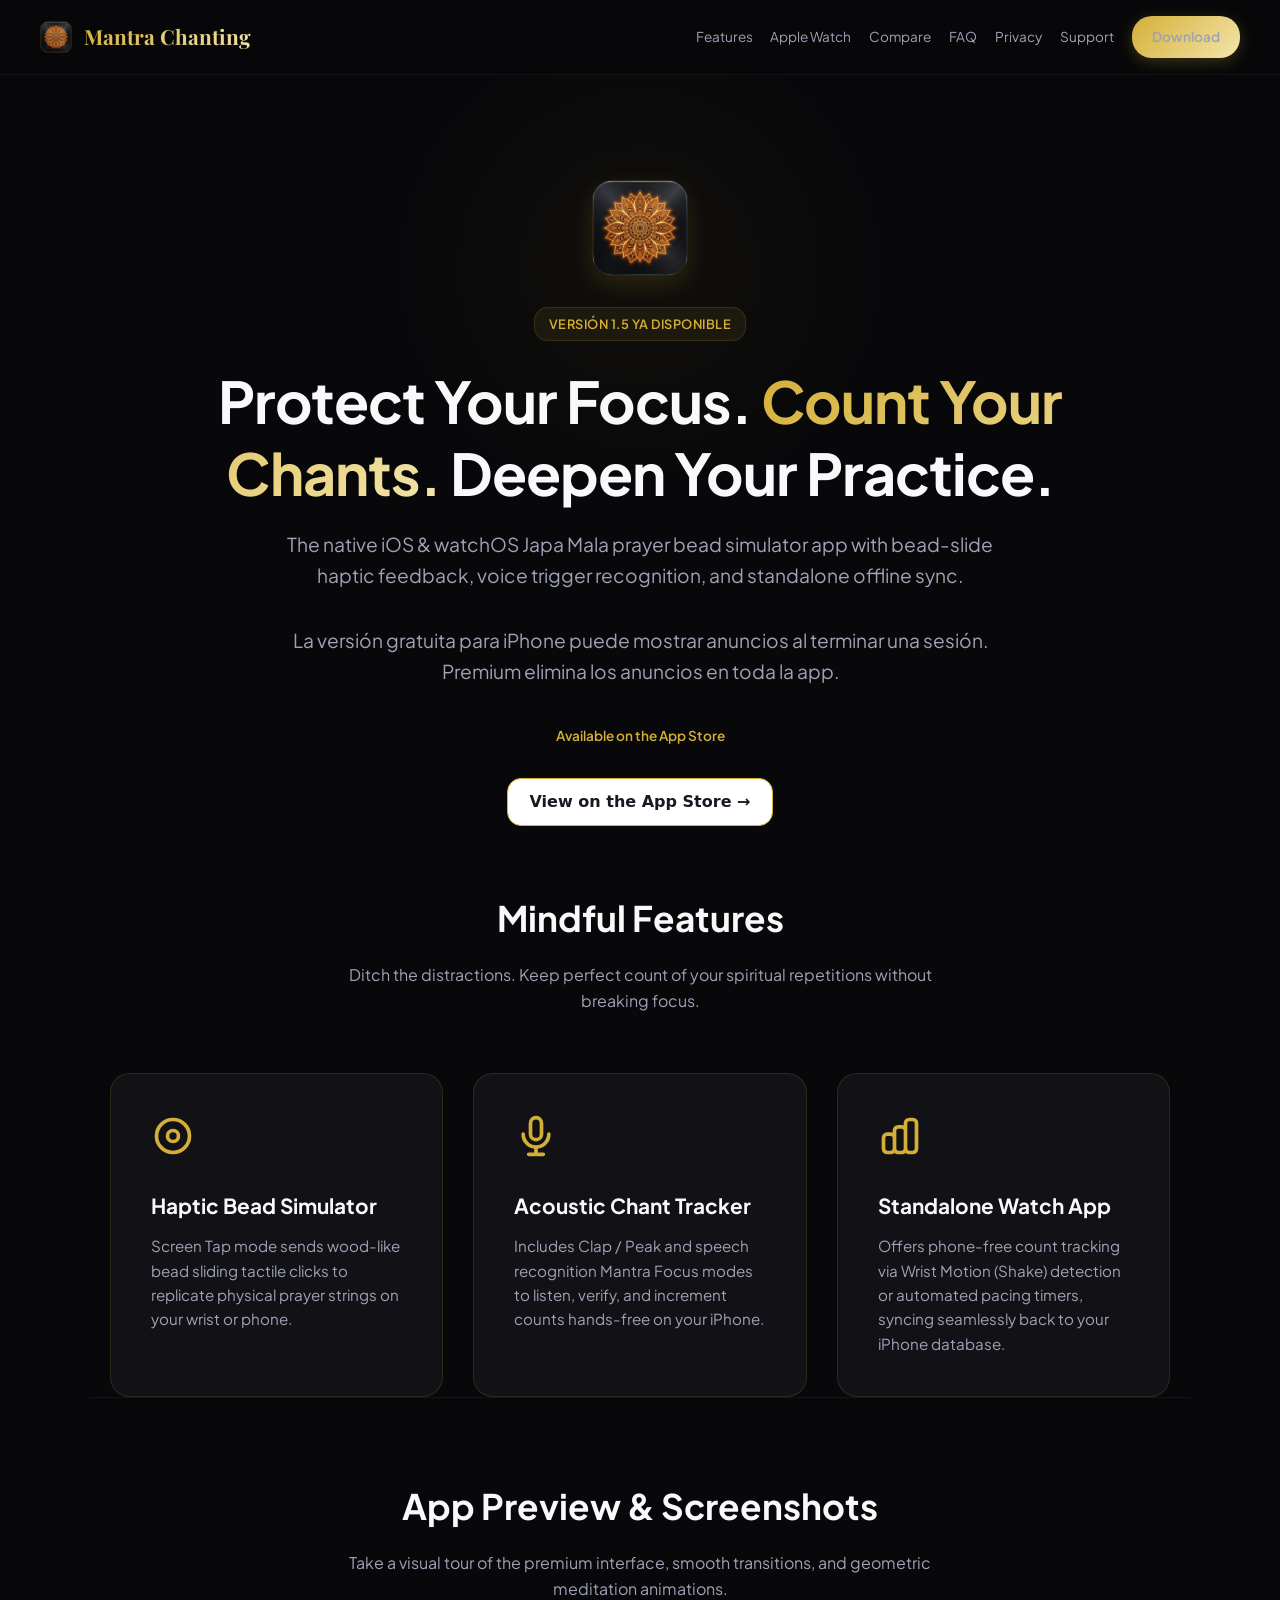
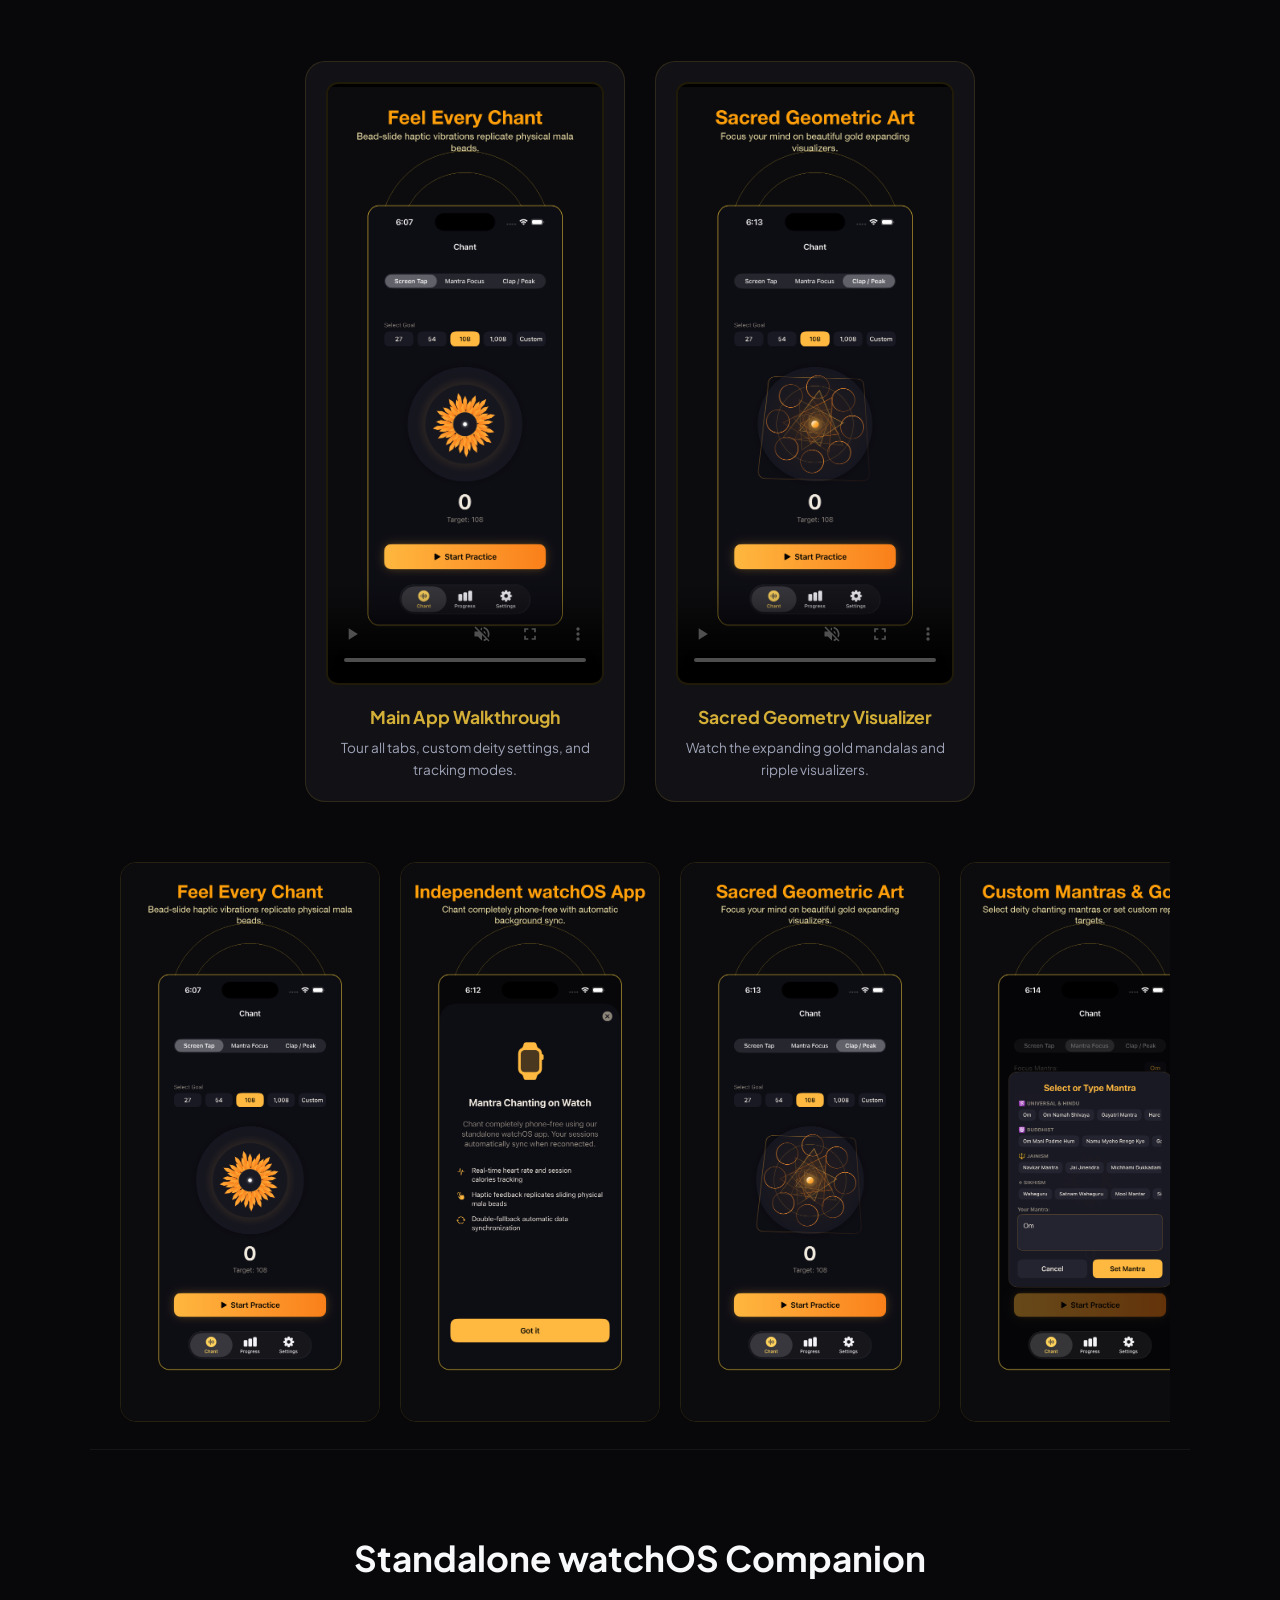
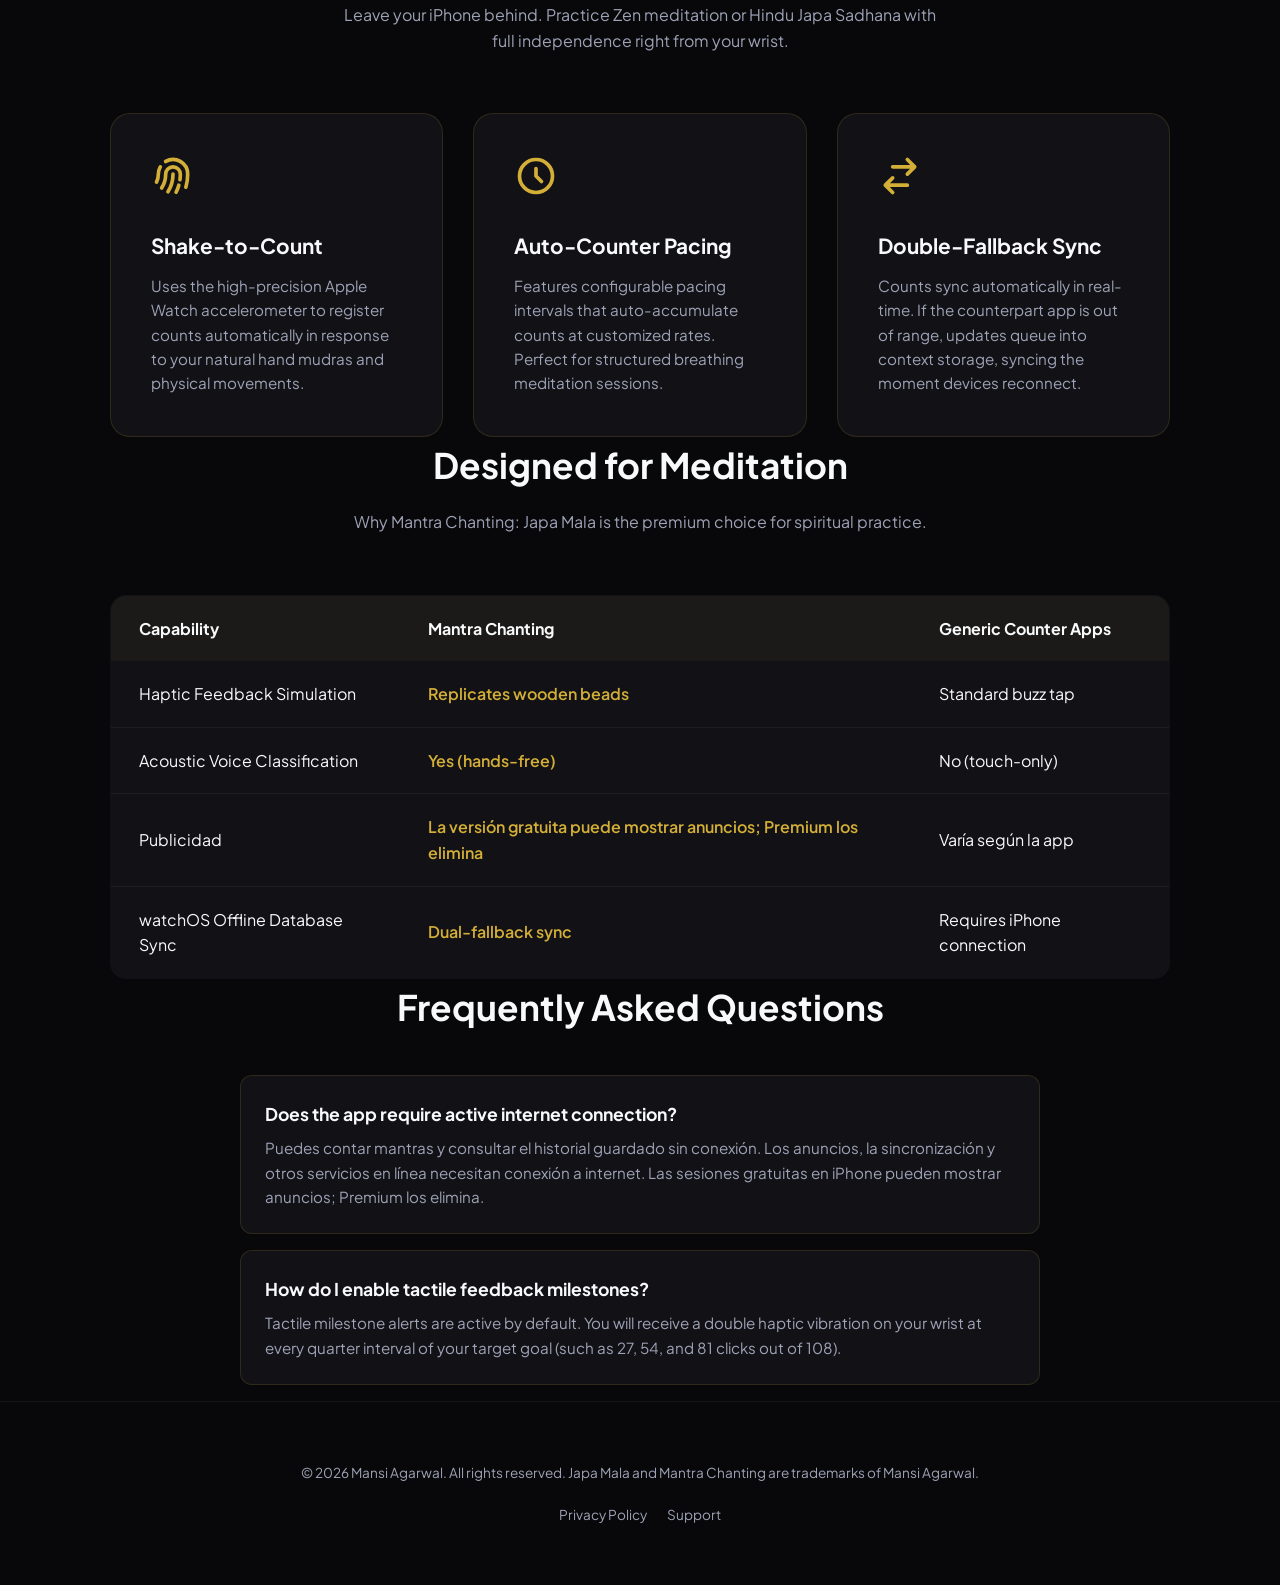
==== commit fe73194c: "Clarify free-tier ads and Premium benefits across marketing" ====
--- a/es/index.html
+++ b/es/index.html
@@ -75,7 +75,7 @@
       "name": "Does the app require active internet connection?",
       "acceptedAnswer": {
         "@type": "Answer",
-        "text": "No. Mantra Chanting is designed to operate completely offline. Your logs are persisted locally and synced securely to your Apple iCloud container when a connection is available."
+        "text": "Puedes contar mantras y consultar el historial guardado sin conexión. Los anuncios, la sincronización y otros servicios en línea necesitan conexión a internet. Las sesiones gratuitas en iPhone pueden mostrar anuncios; Premium los elimina."
       }
     },
     {
@@ -119,6 +119,7 @@
 <span class="badge">Versión 1.5 ya disponible</span>
 <h1 class="hero-title">Protect Your Focus. <span class="highlight">Count Your Chants.</span> Deepen Your Practice.</h1>
 <p class="hero-subtitle">The native iOS &amp; watchOS Japa Mala prayer bead simulator app with bead-slide haptic feedback, voice trigger recognition, and standalone offline sync.</p>
+                <p class="hero-subtitle">La versión gratuita para iPhone puede mostrar anuncios al terminar una sesión. Premium elimina los anuncios en toda la app.</p>
 <div style="margin-bottom: 30px;">
 <span class="rating-badge">Available on the App Store</span>
 </div>
@@ -161,7 +162,7 @@
 <!-- Video Players -->
 <div class="video-showcase" style="display: flex; gap: 30px; justify-content: center; margin-bottom: 60px; flex-wrap: wrap;">
 <div class="video-card" style="flex: 1; min-width: 280px; max-width: 320px; text-align: center; background: var(--surface-color); border: 1px solid var(--border-color); padding: 20px; border-radius: 20px;">
-<video controls="" height="auto" muted="" playsinline="" poster="assets/screenshots/01_feel_every_chant.png" preload="auto" style="border-radius: 12px; border: 2px solid var(--border-color); aspect-ratio: 886 / 1920; background: #000;" width="100%">
+<video controls="" height="auto" muted="" playsinline="" poster="../assets/screenshots/01_feel_every_chant.png" preload="auto" style="border-radius: 12px; border: 2px solid var(--border-color); aspect-ratio: 886 / 1920; background: #000;" width="100%">
 <source src="../assets/app_preview_draft.mp4" type="video/mp4"/>
                         Your browser does not support the video tag.
                     </video>
@@ -169,7 +170,7 @@
 <p style="font-size: 0.85rem; color: var(--text-secondary); margin-top: 6px;">Tour all tabs, custom deity settings, and tracking modes.</p>
 </div>
 <div class="video-card" style="flex: 1; min-width: 280px; max-width: 320px; text-align: center; background: var(--surface-color); border: 1px solid var(--border-color); padding: 20px; border-radius: 20px;">
-<video controls="" height="auto" muted="" playsinline="" poster="assets/screenshots/03_sacred_geometry_art.png" preload="auto" style="border-radius: 12px; border: 2px solid var(--border-color); aspect-ratio: 886 / 1920; background: #000;" width="100%">
+<video controls="" height="auto" muted="" playsinline="" poster="../assets/screenshots/03_sacred_geometry_art.png" preload="auto" style="border-radius: 12px; border: 2px solid var(--border-color); aspect-ratio: 886 / 1920; background: #000;" width="100%">
 <source src="../assets/app_preview_animation.mp4" type="video/mp4"/>
                         Your browser does not support the video tag.
                     </video>
@@ -199,9 +200,6 @@
 <img alt="Sound &amp; Vocal Counting Screen" decoding="async" height="2778" loading="lazy" src="../assets/screenshots/06_sound_vocal_counting.png" style="width: 100%; border-radius: 16px; border: 1px solid var(--border-color);" width="1284"/>
 </div>
 <div class="screenshot-item" style="width: 260px;">
-<img alt="Offline Privacy Screen" decoding="async" height="2778" loading="lazy" src="../assets/screenshots/07_offline_privacy.png" style="width: 100%; border-radius: 16px; border: 1px solid var(--border-color);" width="1284"/>
-</div>
-<div class="screenshot-item" style="width: 260px;">
 <img alt="Progress Insights Screen" decoding="async" height="2778" loading="lazy" src="../assets/screenshots/08_progress_insights.png" style="width: 100%; border-radius: 16px; border: 1px solid var(--border-color);" width="1284"/>
 </div>
 </div>
@@ -258,9 +256,9 @@
 <td>No (touch-only)</td>
 </tr>
 <tr>
-<td>100% Ads &amp; Tracker-Free</td>
-<td class="premium-option">Guaranteed</td>
-<td>Third-party ad analytics</td>
+<td>Publicidad</td>
+<td class="premium-option">La versión gratuita puede mostrar anuncios; Premium los elimina</td>
+<td>Varía según la app</td>
 </tr>
 <tr>
 <td>watchOS Offline Database Sync</td>
@@ -276,7 +274,7 @@
 <div class="faq-list">
 <div class="faq-item">
 <h3>Does the app require active internet connection?</h3>
-<p>No. Mantra Chanting is designed to operate completely offline. Your logs are persisted locally and synced securely to your Apple iCloud container when a connection is available.</p>
+<p>Puedes contar mantras y consultar el historial guardado sin conexión. Los anuncios, la sincronización y otros servicios en línea necesitan conexión a internet. Las sesiones gratuitas en iPhone pueden mostrar anuncios; Premium los elimina.</p>
 </div>
 <div class="faq-item">
 <h3>How do I enable tactile feedback milestones?</h3>
--- a/site-polish.css
+++ b/site-polish.css
@@ -3,3 +3,8 @@
 
 .studio-store-link{display:inline-flex!important;align-items:center;justify-content:center;gap:10px;min-height:48px;padding:12px 22px!important;border:1px solid var(--studio-accent)!important;border-radius:14px;background:#fff!important;color:#171922!important;font:700 1rem/1.4 system-ui,sans-serif;text-decoration:none!important}.studio-menu{display:contents}.studio-menu>summary{display:none}.hero [class*="animate"],.hero h1,.hero p,.hero-content,.hero-visual,.hero-badge,.hero-title,.hero-description,.hero-buttons,.hero-stats{opacity:1!important;animation:none!important}.hero-bg-glow{max-width:95vw;pointer-events:none}.ambient-glow-sun,.ambient-glow-moon{max-width:90vw;left:auto!important;right:0!important;pointer-events:none}
 @media(max-width:700px){.studio-menu{display:block;width:100%;margin-top:8px}.studio-menu>summary{display:block;list-style:none;padding:10px 16px;border:1px solid currentColor;border-radius:12px;width:max-content;margin-left:auto;font-weight:700;min-height:44px}.studio-menu>summary::-webkit-details-marker{display:none}.studio-menu[open] .nav-links,.studio-menu[open] .nav-menu{display:flex!important;flex-wrap:wrap;justify-content:flex-start;gap:12px 20px;padding:20px 0;width:100%}.studio-menu:not([open]) .nav-links,.studio-menu:not([open]) .nav-menu{display:none!important}.hero h1,.hero-section h1{font-size:clamp(2rem,8.5vw,2.6rem)!important;line-height:1.12!important}.hero-section{padding-top:48px!important}.studio-menu a{padding:6px 0}.bento-grid,.features-grid{grid-template-columns:minmax(0,1fr)!important}.bento-card,.bento-card.span-2,.feature-card{grid-column:auto!important;min-width:0!important}.hero-bg-glow{left:0!important;right:0!important;transform:none!important}.hero{overflow:clip}.hero-visual{min-width:0}}
+
+/* Mantra website review: consistent gold links, editorial guides and quiet demo. */
+body{color-scheme:dark}a{color:#e5ca7c;text-underline-offset:4px}a:hover{color:#fff0bc}p{overflow-wrap:break-word}.nav-container{gap:24px}.nav-links{gap:clamp(10px,1.4vw,22px);flex-wrap:wrap;justify-content:flex-end}.nav-links a{font-size:.85rem}.nav-brand{white-space:nowrap}.hero-section{padding-bottom:64px}.studio-app-summary{border-radius:20px}.studio-app-summary p+p{margin-top:16px}.android-coming-soon{background:linear-gradient(135deg,#1c1a13,#111115)}.android-coming-soon dd{color:#c1c0ca}.studio-eyebrow{font-size:.76rem;letter-spacing:.14em;margin-bottom:12px}.studio-release h2{font-family:'Playfair Display',Georgia,serif;font-size:clamp(1.6rem,3vw,2.2rem);margin-bottom:18px}.studio-release p+p{margin-top:16px}.practice-guides{max-width:1100px;width:calc(100% - 48px);margin:96px auto;padding:0}.guides-heading{display:flex;align-items:end;justify-content:space-between;gap:24px}.guides-heading h2{font-family:'Playfair Display',Georgia,serif;font-size:clamp(1.9rem,3.6vw,2.7rem);font-weight:600;line-height:1.2;max-width:650px}.guides-browse{display:inline-flex;gap:16px;align-items:center;white-space:nowrap;min-height:48px;font-size:.88rem;font-weight:600;text-decoration:none;border-bottom:1px solid #766334}.guides-intro{color:#b8b7c3;max-width:620px;margin:22px 0 32px;line-height:1.8}.practice-guide-grid{display:grid;grid-template-columns:repeat(3,minmax(0,1fr));gap:20px}.practice-guide{display:flex;flex-direction:column;align-items:start;min-width:0;min-height:285px;padding:28px;background:linear-gradient(145deg,#1a1915,#121216);border:1px solid #393323;border-radius:18px;text-decoration:none;color:#f8f9fa;transition:border-color .2s,transform .2s}.practice-guide:hover{border-color:#c9a74b;transform:translateY(-4px);color:#fff}.guide-category{font-size:.67rem;letter-spacing:.12em;color:#d9bd6e;font-weight:700}.practice-guide h3{font-family:'Playfair Display',Georgia,serif;font-size:1.5rem;line-height:1.35;margin:24px 0 14px;font-weight:600}.practice-guide p{color:#b8b7c3;font-size:.92rem;line-height:1.75;margin-bottom:28px}.guide-action{display:flex;width:100%;align-items:center;justify-content:space-between;gap:12px;margin-top:auto;color:#e5ca7c;font-size:.82rem;font-weight:600}.counter-demo{width:calc(100% - 48px)!important;max-width:1100px!important;padding:48px 28px!important;background:radial-gradient(ellipse at top,#292213,#121216 75%)!important;border:1px solid #4b3d20!important;border-radius:24px!important;font-family:inherit!important}.counter-demo h2{font-family:'Playfair Display',Georgia,serif;color:#f2deac!important;font-size:clamp(1.5rem,3vw,2rem)!important}.counter-demo a{background:#e5ca7c!important}.counter-demo #mala-bead{flex-shrink:0}.legal-content ul{padding-left:24px;margin:20px 0}.legal-content a{color:#e5ca7c}.guides-container .guide-card a{color:#e5ca7c!important}.guides-container .guide-card h2{line-height:1.4}.guides-container .guide-card p{margin:16px 0}.guides-container .app-cta-banner{background:#1c1912;border-color:#514225}
+@media(max-width:1000px){.navbar{padding:16px 24px}.nav-container{flex-wrap:wrap}.nav-links{justify-content:flex-start}.hero-section{padding-top:180px}.practice-guide-grid{gap:14px}.practice-guide{padding:22px}}
+@media(max-width:700px){.guides-heading{align-items:start;flex-direction:column;gap:18px}.practice-guides{width:calc(100% - 40px);margin:64px auto}.practice-guide-grid{grid-template-columns:1fr;gap:16px}.practice-guide{min-height:0;padding:26px}.practice-guide h3{margin-top:18px}.guide-action{padding-top:8px}.guides-intro{margin:20px 0 26px}.counter-demo{width:calc(100% - 40px)!important;padding:32px 20px!important}.navbar{padding:14px 20px}.hero-section{padding-top:40px}.nav-brand{font-size:1.15rem}.studio-app-summary{margin-bottom:48px}}
